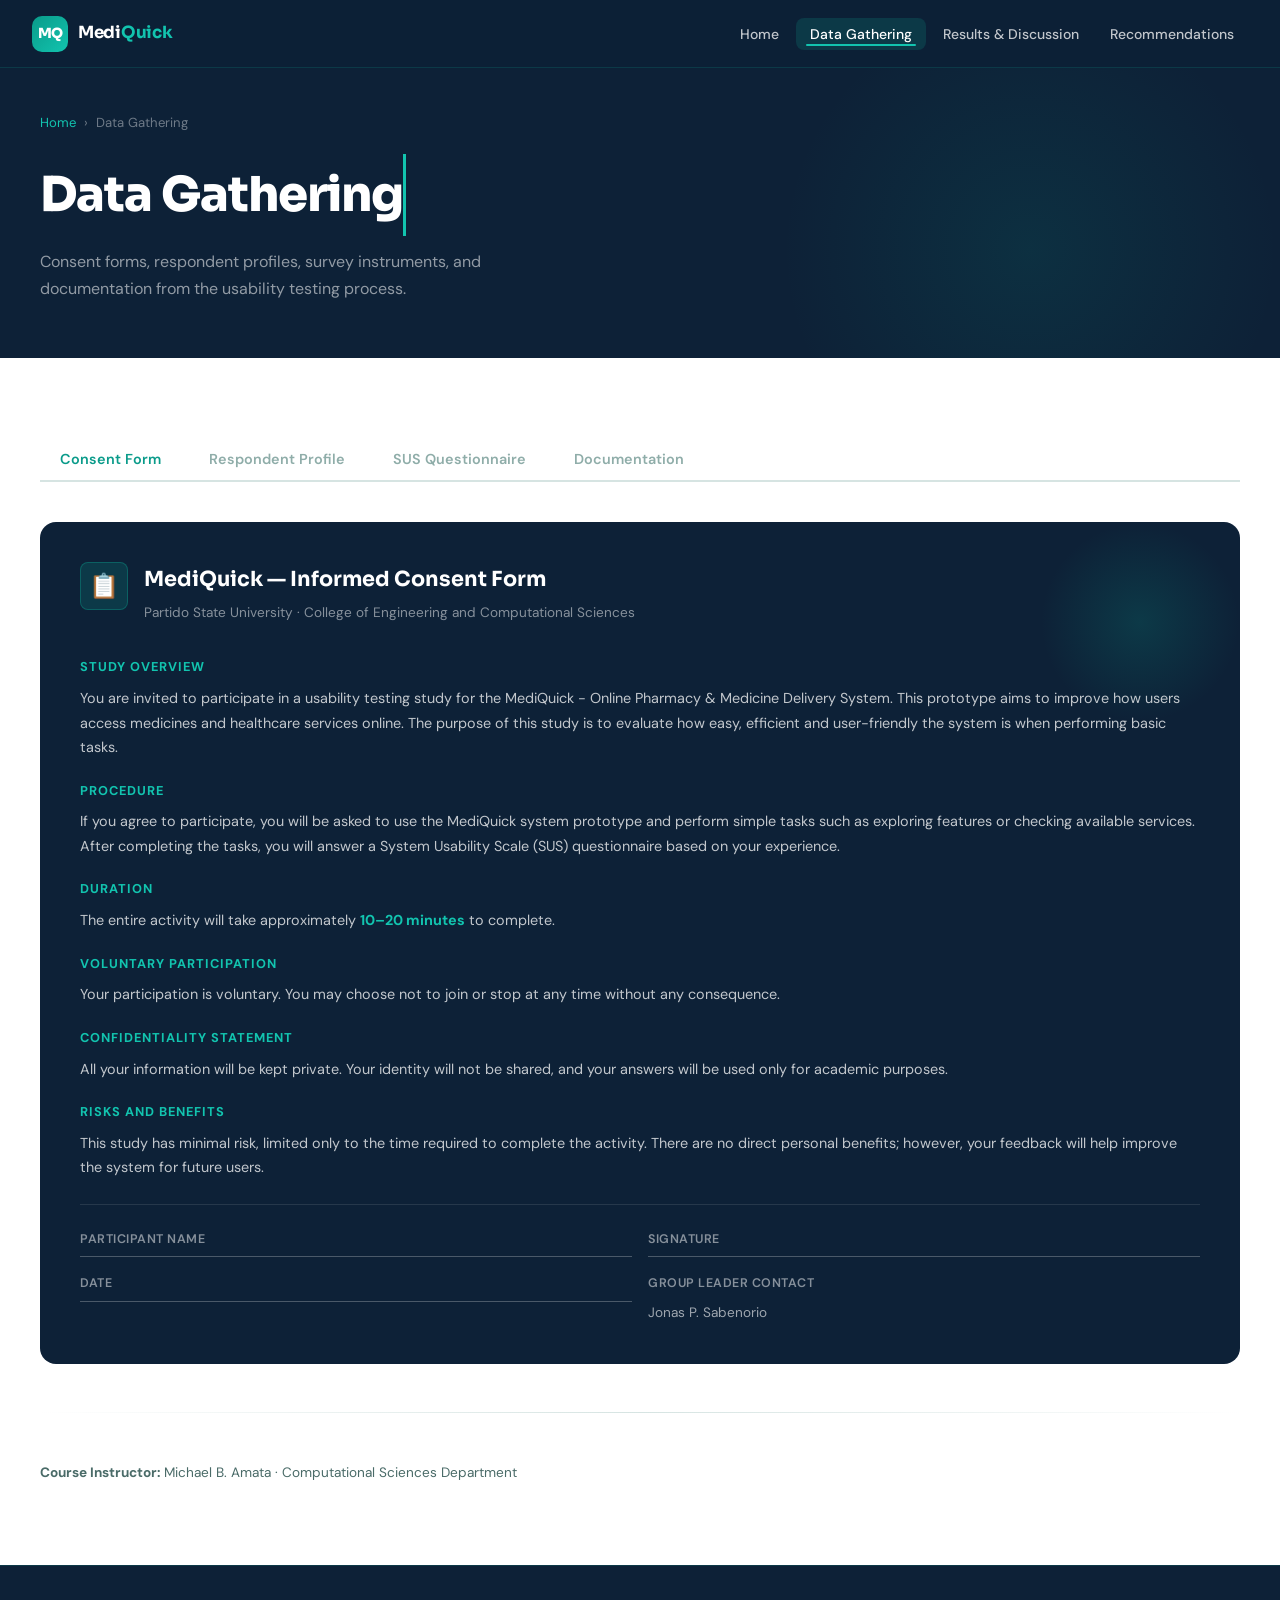
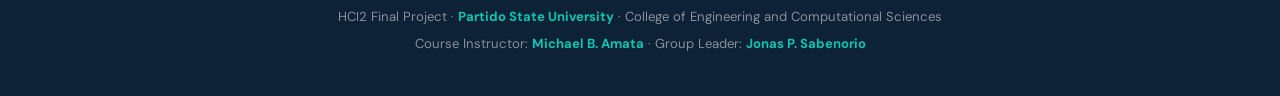
==== pages/data-gathering.html @ 3477e6f1 "file draft" ====
<!DOCTYPE html>
<html lang="en">
<head>
  <meta charset="UTF-8" />
  <meta name="viewport" content="width=device-width, initial-scale=1.0" />
  <title>Data Gathering — MediQuick HCI2 Report</title>
  <link rel="stylesheet" href="../assets/css/style.css" />
  <link rel="stylesheet" href="../assets/css/animations.css" />
  <style>
    .page-hero {
      background: var(--navy);
      padding: 7rem 2rem 3.5rem;
      position: relative;
      overflow: hidden;
    }
    .page-hero::after {
      content: '';
      position: absolute;
      top: 0; right: 0;
      width: 500px; height: 500px;
      background: radial-gradient(circle, rgba(10,155,138,0.12), transparent 70%);
    }
    .page-hero-inner {
      position: relative;
      z-index: 1;
      max-width: 1200px;
      margin: 0 auto;
    }
    .breadcrumb {
      display: flex;
      align-items: center;
      gap: 0.5rem;
      font-size: 0.82rem;
      color: rgba(255,255,255,0.4);
      margin-bottom: 1.25rem;
    }
    .breadcrumb a { color: var(--teal-light); text-decoration: none; }
    .breadcrumb a:hover { opacity: 0.8; }
    .page-hero h1 {
      font-family: 'Sora', sans-serif;
      font-size: clamp(2rem, 4vw, 3rem);
      font-weight: 800;
      color: white;
      letter-spacing: -1px;
      margin-bottom: 0.75rem;
    }
    .page-hero p { color: rgba(255,255,255,0.55); max-width: 540px; font-size: 1rem; }

    .open-ended-list { list-style: none; }
    .open-ended-list li {
      background: var(--gray-100);
      border-radius: var(--radius-sm);
      padding: 1rem 1.25rem;
      margin-bottom: 0.75rem;
      font-weight: 500;
      color: var(--gray-800);
      border-left: 3px solid var(--teal);
      font-size: 0.9rem;
    }

    .doc-card {
      background: white;
      border: 1px solid var(--gray-200);
      border-radius: var(--radius);
      padding: 1.5rem;
      display: flex;
      align-items: center;
      gap: 1rem;
      margin-bottom: 0.75rem;
      transition: var(--transition);
      text-decoration: none;
      color: inherit;
    }
    .doc-card:hover { box-shadow: var(--shadow); border-color: rgba(10,155,138,0.2); }
    .doc-icon {
      width: 46px; height: 46px;
      background: var(--gray-100);
      border-radius: var(--radius-sm);
      display: flex;
      align-items: center;
      justify-content: center;
      font-size: 1.4rem;
      flex-shrink: 0;
    }
    .doc-title { font-weight: 700; font-size: 0.9rem; color: var(--navy); }
    .doc-meta { font-size: 0.78rem; color: var(--gray-400); margin-top: 2px; }

    .photo-grid {
      display: grid;
      grid-template-columns: repeat(auto-fill, minmax(180px, 1fr));
      gap: 1rem;
    }
    .photo-placeholder {
      aspect-ratio: 4/3;
      background: var(--gray-100);
      border-radius: var(--radius-sm);
      border: 2px dashed var(--gray-200);
      display: flex;
      flex-direction: column;
      align-items: center;
      justify-content: center;
      gap: 0.5rem;
      color: var(--gray-400);
      font-size: 0.78rem;
      text-align: center;
      padding: 1rem;
    }
    .photo-placeholder span { font-size: 1.5rem; }
  </style>
</head>
<body>

<nav class="navbar">
  <a class="nav-brand" href="../index.html">
    <div class="nav-logo">MQ</div>
    <span class="nav-title">Medi<span>Quick</span></span>
  </a>
  <ul class="nav-links" id="navLinks">
    <li><a href="../index.html">Home</a></li>
    <li><a href="data-gathering.html" class="active">Data Gathering</a></li>
    <li><a href="results.html">Results & Discussion</a></li>
    <li><a href="recommendations.html">Recommendations</a></li>
  </ul>
  <button class="hamburger" id="hamburger"><span></span><span></span><span></span></button>
</nav>

<div class="page-hero">
  <div class="page-hero-inner">
    <div class="breadcrumb">
      <a href="../index.html">Home</a>
      <span>›</span>
      <span>Data Gathering</span>
    </div>
    <h1>Data Gathering</h1>
    <p>Consent forms, respondent profiles, survey instruments, and documentation from the usability testing process.</p>
  </div>
</div>

<section class="section section-alt">
  <div class="container">
    <!-- TABS -->
    <div class="tab-nav">
      <button class="tab-btn active" data-tab="tab-consent">Consent Form</button>
      <button class="tab-btn" data-tab="tab-respondents">Respondent Profile</button>
      <button class="tab-btn" data-tab="tab-sus">SUS Questionnaire</button>
      <button class="tab-btn" data-tab="tab-docs">Documentation</button>
    </div>

    <!-- TAB: Consent Form -->
    <div id="tab-consent" class="tab-panel active">
      <div class="consent-box fade-up">
        <div class="consent-header">
          <div class="consent-icon">📋</div>
          <div>
            <div class="consent-title">MediQuick — Informed Consent Form</div>
            <div class="consent-subtitle">Partido State University · College of Engineering and Computational Sciences</div>
          </div>
        </div>

        <div class="consent-section">
          <div class="consent-section-title">Study Overview</div>
          <p>You are invited to participate in a usability testing study for the MediQuick - Online Pharmacy & Medicine Delivery System. This prototype aims to improve how users access medicines and healthcare services online. The purpose of this study is to evaluate how easy, efficient and user-friendly the system is when performing basic tasks.</p>
        </div>

        <div class="consent-section">
          <div class="consent-section-title">Procedure</div>
          <p>If you agree to participate, you will be asked to use the MediQuick system prototype and perform simple tasks such as exploring features or checking available services. After completing the tasks, you will answer a System Usability Scale (SUS) questionnaire based on your experience.</p>
        </div>

        <div class="consent-section">
          <div class="consent-section-title">Duration</div>
          <p>The entire activity will take approximately <strong style="color:var(--teal-light)">10–20 minutes</strong> to complete.</p>
        </div>

        <div class="consent-section">
          <div class="consent-section-title">Voluntary Participation</div>
          <p>Your participation is voluntary. You may choose not to join or stop at any time without any consequence.</p>
        </div>

        <div class="consent-section">
          <div class="consent-section-title">Confidentiality Statement</div>
          <p>All your information will be kept private. Your identity will not be shared, and your answers will be used only for academic purposes.</p>
        </div>

        <div class="consent-section">
          <div class="consent-section-title">Risks and Benefits</div>
          <p>This study has minimal risk, limited only to the time required to complete the activity. There are no direct personal benefits; however, your feedback will help improve the system for future users.</p>
        </div>

        <div class="consent-fields">
          <div class="consent-field">
            <label>Participant Name</label>
            <div class="field-line"></div>
          </div>
          <div class="consent-field">
            <label>Signature</label>
            <div class="field-line"></div>
          </div>
          <div class="consent-field">
            <label>Date</label>
            <div class="field-line"></div>
          </div>
          <div class="consent-field">
            <label>Group Leader Contact</label>
            <div style="color:rgba(255,255,255,0.6);font-size:0.85rem;margin-top:4px;">Jonas P. Sabenorio</div>
          </div>
        </div>
      </div>

      <div class="divider"></div>
      <p style="font-size:0.85rem;color:var(--gray-600);">
        <strong>Course Instructor:</strong> Michael B. Amata · Computational Sciences Department
      </p>
    </div>

    <!-- TAB: Respondent Profile -->
    <div id="tab-respondents" class="tab-panel">
      <div class="section-eyebrow">Demographics</div>
      <h3 class="section-title" style="font-size:1.8rem;margin-bottom:1.5rem;">Respondent Profile Summary</h3>

      <div class="profile-grid fade-up" style="margin-bottom:2.5rem;">
        <div class="profile-stat">
          <div class="profile-stat-num">5</div>
          <div class="profile-stat-label">Total Respondents</div>
        </div>
        <div class="profile-stat">
          <div class="profile-stat-num">10–20</div>
          <div class="profile-stat-label">Avg. Session (mins)</div>
        </div>
        <div class="profile-stat">
          <div class="profile-stat-num">BSCS</div>
          <div class="profile-stat-label">Primary Program</div>
        </div>
        <div class="profile-stat">
          <div class="profile-stat-num">2nd–3rd</div>
          <div class="profile-stat-label">Year Level Range</div>
        </div>
      </div>

      <div style="background:var(--gray-100);border-radius:var(--radius);padding:1.5rem;font-size:0.88rem;color:var(--gray-600);">
        <strong style="color:var(--navy);display:block;margin-bottom:0.5rem;">ℹ️ Note to Group</strong>
        Replace the summary statistics above with your actual respondent data. Add a table or chart here showing the age range, gender distribution, year level, and course/program breakdown of your actual respondents.
      </div>
    </div>

    <!-- TAB: SUS -->
    <div id="tab-sus" class="tab-panel">
      <div class="section-eyebrow">Survey Instrument</div>
      <h3 class="section-title" style="font-size:1.8rem;margin-bottom:0.5rem;">System Usability Scale (SUS)</h3>
      <p style="color:var(--gray-600);margin-bottom:2rem;font-size:0.92rem;">The following questionnaire measures the usability of the prototype. Participants indicate their level of agreement with each statement based on their experience.</p>

      <div style="overflow-x:auto;" class="fade-up">
        <table class="sus-table">
          <thead>
            <tr>
              <th style="text-align:left;">Statement</th>
              <th>Strongly<br>Disagree</th>
              <th>Disagree</th>
              <th>Neutral</th>
              <th>Agree</th>
              <th>Strongly<br>Agree</th>
            </tr>
          </thead>
          <tbody>
            <tr>
              <td>1. I think that I would like to use this system frequently.</td>
              <td><div class="radio-circle"></div></td>
              <td><div class="radio-circle"></div></td>
              <td><div class="radio-circle"></div></td>
              <td><div class="radio-circle"></div></td>
              <td><div class="radio-circle"></div></td>
            </tr>
            <tr>
              <td>2. I found the system unnecessarily complex.</td>
              <td><div class="radio-circle"></div></td>
              <td><div class="radio-circle"></div></td>
              <td><div class="radio-circle"></div></td>
              <td><div class="radio-circle"></div></td>
              <td><div class="radio-circle"></div></td>
            </tr>
            <tr>
              <td>3. I thought the system was easy to use.</td>
              <td><div class="radio-circle"></div></td>
              <td><div class="radio-circle"></div></td>
              <td><div class="radio-circle"></div></td>
              <td><div class="radio-circle"></div></td>
              <td><div class="radio-circle"></div></td>
            </tr>
            <tr>
              <td>4. I think that I would need the support of a technical person to use this system.</td>
              <td><div class="radio-circle"></div></td>
              <td><div class="radio-circle"></div></td>
              <td><div class="radio-circle"></div></td>
              <td><div class="radio-circle"></div></td>
              <td><div class="radio-circle"></div></td>
            </tr>
            <tr>
              <td>5. I found the various functions in this system were well integrated.</td>
              <td><div class="radio-circle"></div></td>
              <td><div class="radio-circle"></div></td>
              <td><div class="radio-circle"></div></td>
              <td><div class="radio-circle"></div></td>
              <td><div class="radio-circle"></div></td>
            </tr>
            <tr>
              <td>6. I thought there was too much inconsistency in this system.</td>
              <td><div class="radio-circle"></div></td>
              <td><div class="radio-circle"></div></td>
              <td><div class="radio-circle"></div></td>
              <td><div class="radio-circle"></div></td>
              <td><div class="radio-circle"></div></td>
            </tr>
            <tr>
              <td>7. I would imagine that most people would learn to use this system very quickly.</td>
              <td><div class="radio-circle"></div></td>
              <td><div class="radio-circle"></div></td>
              <td><div class="radio-circle"></div></td>
              <td><div class="radio-circle"></div></td>
              <td><div class="radio-circle"></div></td>
            </tr>
            <tr>
              <td>8. I found the system very cumbersome to use.</td>
              <td><div class="radio-circle"></div></td>
              <td><div class="radio-circle"></div></td>
              <td><div class="radio-circle"></div></td>
              <td><div class="radio-circle"></div></td>
              <td><div class="radio-circle"></div></td>
            </tr>
            <tr>
              <td>9. I felt very confident using the system.</td>
              <td><div class="radio-circle"></div></td>
              <td><div class="radio-circle"></div></td>
              <td><div class="radio-circle"></div></td>
              <td><div class="radio-circle"></div></td>
              <td><div class="radio-circle"></div></td>
            </tr>
            <tr>
              <td>10. I needed to learn a lot of things before I could get going with this system.</td>
              <td><div class="radio-circle"></div></td>
              <td><div class="radio-circle"></div></td>
              <td><div class="radio-circle"></div></td>
              <td><div class="radio-circle"></div></td>
              <td><div class="radio-circle"></div></td>
            </tr>
          </tbody>
        </table>
      </div>

      <div class="divider"></div>

      <h4 style="font-family:'Sora',sans-serif;font-weight:700;color:var(--navy);margin-bottom:1rem;">Part IV — Open-Ended Questions</h4>
      <ul class="open-ended-list">
        <li>1. What improvements or suggestions can you recommend to enhance the usability of the system?</li>
        <li>2. What did you like most and least about your experience using the system?</li>
      </ul>
    </div>

    <!-- TAB: Documentation -->
    <div id="tab-docs" class="tab-panel">
      <div class="section-eyebrow">Supporting Files</div>
      <h3 class="section-title" style="font-size:1.8rem;margin-bottom:1.5rem;">Documentation & Evidence</h3>

      <h4 style="font-family:'Sora',sans-serif;font-size:1rem;font-weight:700;color:var(--navy);margin-bottom:1rem;">Attached Documents</h4>

      <div class="doc-card fade-up">
        <div class="doc-icon">📄</div>
        <div>
          <div class="doc-title">Heuristic Evaluation Workbook — Member 1 (Jonas Sabenorio)</div>
          <div class="doc-meta">PDF · Heuristic Evaluation · Replace with actual file link</div>
        </div>
      </div>
      <div class="doc-card fade-up">
        <div class="doc-icon">📄</div>
        <div>
          <div class="doc-title">Heuristic Evaluation Workbook — Member 2</div>
          <div class="doc-meta">PDF · Heuristic Evaluation · Replace with actual file link</div>
        </div>
      </div>
      <div class="doc-card fade-up">
        <div class="doc-icon">📄</div>
        <div>
          <div class="doc-title">Heuristic Evaluation Workbook — Member 3</div>
          <div class="doc-meta">PDF · Heuristic Evaluation · Replace with actual file link</div>
        </div>
      </div>
      <div class="doc-card fade-up">
        <div class="doc-icon">📋</div>
        <div>
          <div class="doc-title">Consent Form (Signed Copies)</div>
          <div class="doc-meta">PDF · Consent Documentation</div>
        </div>
      </div>
      <div class="doc-card fade-up">
        <div class="doc-icon">📊</div>
        <div>
          <div class="doc-title">SUS Questionnaire Responses — All Respondents</div>
          <div class="doc-meta">PDF/Spreadsheet · Usability Testing Data</div>
        </div>
      </div>

      <div class="divider"></div>

      <h4 style="font-family:'Sora',sans-serif;font-size:1rem;font-weight:700;color:var(--navy);margin-bottom:1rem;">📸 Photos During Testing</h4>
      <div class="photo-grid">
        <div class="photo-placeholder"><span>📷</span>Add testing photo here</div>
        <div class="photo-placeholder"><span>📷</span>Add testing photo here</div>
        <div class="photo-placeholder"><span>📷</span>Add testing photo here</div>
        <div class="photo-placeholder"><span>📷</span>Add testing photo here</div>
        <div class="photo-placeholder"><span>📷</span>Add testing photo here</div>
        <div class="photo-placeholder"><span>📷</span>Add testing photo here</div>
      </div>
    </div>

  </div>
</section>

<footer>
  <p>HCI2 Final Project · <strong>Partido State University</strong> · College of Engineering and Computational Sciences</p>
  <p style="margin-top:0.35rem;">Course Instructor: <strong>Michael B. Amata</strong> · Group Leader: <strong>Jonas P. Sabenorio</strong></p>
</footer>

<script src="../assets/js/main.js"></script>
<script src="../assets/js/animations.js"></script>
</body>
</html>
---- assets/css/style.css ----
@import url('https://fonts.googleapis.com/css2?family=Sora:wght@300;400;500;600;700;800&family=DM+Sans:ital,wght@0,300;0,400;0,500;1,300&display=swap');

:root {
  --teal: #0A9B8A;
  --teal-light: #12C4AF;
  --teal-dark: #067366;
  --navy: #0D2137;
  --navy-mid: #122840;
  --cream: #F4F9F8;
  --white: #FFFFFF;
  --gray-100: #EEF4F3;
  --gray-200: #D6E4E2;
  --gray-400: #8FADA9;
  --gray-600: #4A6B68;
  --gray-800: #243D3B;
  --accent: #FF6B6B;
  --accent-gold: #F0B429;
  --radius: 16px;
  --radius-sm: 8px;
  --shadow: 0 4px 24px rgba(10, 155, 138, 0.12);
  --shadow-lg: 0 12px 48px rgba(10, 155, 138, 0.18);
  --transition: all 0.3s cubic-bezier(0.4, 0, 0.2, 1);
}

*, *::before, *::after { box-sizing: border-box; margin: 0; padding: 0; }

html { scroll-behavior: smooth; }

body {
  font-family: 'DM Sans', sans-serif;
  background: var(--cream);
  color: var(--gray-800);
  line-height: 1.7;
  font-size: 16px;
  overflow-x: hidden;
}

/* ── NAVBAR ── */
.navbar {
  position: fixed;
  top: 0; left: 0; right: 0;
  z-index: 1000;
  background: rgba(13, 33, 55, 0.96);
  backdrop-filter: blur(12px);
  -webkit-backdrop-filter: blur(12px);
  border-bottom: 1px solid rgba(10, 155, 138, 0.2);
  padding: 0 2rem;
  height: 68px;
  display: flex;
  align-items: center;
  justify-content: space-between;
}

.nav-brand {
  display: flex;
  align-items: center;
  gap: 10px;
  text-decoration: none;
}

.nav-logo {
  width: 36px; height: 36px;
  background: linear-gradient(135deg, var(--teal), var(--teal-light));
  border-radius: 10px;
  display: flex;
  align-items: center;
  justify-content: center;
  font-family: 'Sora', sans-serif;
  font-weight: 800;
  font-size: 14px;
  color: white;
  letter-spacing: -0.5px;
}

.nav-title {
  font-family: 'Sora', sans-serif;
  font-weight: 700;
  font-size: 1.05rem;
  color: white;
  letter-spacing: -0.3px;
}

.nav-title span { color: var(--teal-light); }

.nav-links {
  display: flex;
  align-items: center;
  gap: 0.25rem;
  list-style: none;
}

.nav-links a {
  color: rgba(255,255,255,0.75);
  text-decoration: none;
  font-size: 0.875rem;
  font-weight: 500;
  padding: 0.45rem 0.85rem;
  border-radius: var(--radius-sm);
  transition: var(--transition);
  white-space: nowrap;
}

.nav-links a:hover,
.nav-links a.active {
  color: white;
  background: rgba(10, 155, 138, 0.2);
}

.hamburger {
  display: none;
  flex-direction: column;
  gap: 5px;
  cursor: pointer;
  background: none;
  border: none;
  padding: 4px;
}

.hamburger span {
  display: block;
  width: 24px;
  height: 2px;
  background: white;
  border-radius: 2px;
  transition: var(--transition);
}

/* ── HERO ── */
.hero {
  min-height: 100vh;
  background: var(--navy);
  position: relative;
  display: flex;
  align-items: center;
  overflow: hidden;
  padding: 8rem 2rem 4rem;
}

.hero-bg {
  position: absolute;
  inset: 0;
  background:
    radial-gradient(ellipse 60% 50% at 70% 40%, rgba(10,155,138,0.18) 0%, transparent 60%),
    radial-gradient(ellipse 40% 40% at 20% 80%, rgba(18,196,175,0.1) 0%, transparent 50%);
}

.hero-grid {
  position: absolute;
  inset: 0;
  background-image:
    linear-gradient(rgba(10,155,138,0.06) 1px, transparent 1px),
    linear-gradient(90deg, rgba(10,155,138,0.06) 1px, transparent 1px);
  background-size: 48px 48px;
}

.hero-container {
  position: relative;
  max-width: 1200px;
  margin: 0 auto;
  width: 100%;
  display: grid;
  grid-template-columns: 1fr 1fr;
  gap: 4rem;
  align-items: center;
}

.hero-badge {
  display: inline-flex;
  align-items: center;
  gap: 6px;
  background: rgba(10,155,138,0.15);
  border: 1px solid rgba(10,155,138,0.35);
  border-radius: 999px;
  padding: 6px 14px;
  font-size: 0.78rem;
  font-weight: 600;
  color: var(--teal-light);
  letter-spacing: 0.5px;
  text-transform: uppercase;
  margin-bottom: 1.5rem;
}

.hero-badge::before {
  content: '';
  width: 6px; height: 6px;
  background: var(--teal-light);
  border-radius: 50%;
  animation: blink 2s ease-in-out infinite;
}

@keyframes blink {
  0%, 100% { opacity: 1; }
  50% { opacity: 0.3; }
}

.hero h1 {
  font-family: 'Sora', sans-serif;
  font-size: clamp(2.2rem, 4vw, 3.4rem);
  font-weight: 800;
  color: white;
  line-height: 1.1;
  letter-spacing: -1.5px;
  margin-bottom: 1.25rem;
}

.hero h1 .highlight {
  background: linear-gradient(135deg, var(--teal-light), #4DE8D9);
  -webkit-background-clip: text;
  -webkit-text-fill-color: transparent;
  background-clip: text;
}

.hero-desc {
  color: rgba(255,255,255,0.65);
  font-size: 1.05rem;
  max-width: 480px;
  margin-bottom: 2rem;
  font-weight: 300;
}

.hero-tags {
  display: flex;
  flex-wrap: wrap;
  gap: 0.5rem;
}

.hero-tag {
  background: rgba(255,255,255,0.08);
  border: 1px solid rgba(255,255,255,0.12);
  border-radius: var(--radius-sm);
  padding: 5px 12px;
  font-size: 0.8rem;
  color: rgba(255,255,255,0.7);
  font-weight: 500;
}

.hero-card {
  background: rgba(255,255,255,0.05);
  border: 1px solid rgba(10,155,138,0.25);
  border-radius: var(--radius);
  padding: 2rem;
  backdrop-filter: blur(8px);
}

.hero-card-label {
  font-size: 0.7rem;
  text-transform: uppercase;
  letter-spacing: 1.5px;
  color: var(--teal-light);
  font-weight: 700;
  margin-bottom: 1.5rem;
}

.member-grid {
  display: grid;
  grid-template-columns: 1fr 1fr;
  gap: 1rem;
}

.member-item {
  display: flex;
  align-items: center;
  gap: 10px;
}

.member-avatar {
  width: 40px; height: 40px;
  border-radius: 50%;
  background: linear-gradient(135deg, var(--teal-dark), var(--teal-light));
  display: flex;
  align-items: center;
  justify-content: center;
  font-family: 'Sora', sans-serif;
  font-weight: 700;
  font-size: 0.85rem;
  color: white;
  flex-shrink: 0;
}

.member-info { flex: 1; min-width: 0; }

.member-name {
  font-size: 0.82rem;
  font-weight: 600;
  color: white;
  white-space: nowrap;
  overflow: hidden;
  text-overflow: ellipsis;
}

.member-role {
  font-size: 0.72rem;
  color: rgba(255,255,255,0.45);
}

.hero-prototype {
  margin-top: 1.5rem;
  padding-top: 1.5rem;
  border-top: 1px solid rgba(255,255,255,0.1);
  display: flex;
  align-items: center;
  justify-content: space-between;
}

.proto-label {
  font-size: 0.75rem;
  color: rgba(255,255,255,0.45);
}

.proto-link {
  display: flex;
  align-items: center;
  gap: 5px;
  color: var(--teal-light);
  font-size: 0.82rem;
  font-weight: 600;
  text-decoration: none;
  transition: var(--transition);
}

.proto-link:hover { opacity: 0.8; }

/* ── SECTIONS ── */
.section {
  padding: 5rem 2rem;
}

.section-alt {
  background: white;
}

.container {
  max-width: 1200px;
  margin: 0 auto;
}

.section-eyebrow {
  font-size: 0.72rem;
  text-transform: uppercase;
  letter-spacing: 2px;
  font-weight: 700;
  color: var(--teal);
  margin-bottom: 0.75rem;
}

.section-title {
  font-family: 'Sora', sans-serif;
  font-size: clamp(1.8rem, 3vw, 2.6rem);
  font-weight: 800;
  color: var(--navy);
  letter-spacing: -1px;
  line-height: 1.15;
  margin-bottom: 1rem;
}

.section-desc {
  color: var(--gray-600);
  max-width: 560px;
  margin-bottom: 3rem;
  font-size: 1rem;
}

/* ── CARDS ── */
.card {
  background: white;
  border: 1px solid var(--gray-200);
  border-radius: var(--radius);
  padding: 1.75rem;
  transition: var(--transition);
}

.card:hover {
  box-shadow: var(--shadow);
  border-color: rgba(10,155,138,0.2);
  transform: translateY(-2px);
}

.card-dark {
  background: var(--navy);
  border-color: rgba(10,155,138,0.2);
  color: white;
}

/* ── DATA GATHERING PAGE ── */
.tab-nav {
  display: flex;
  gap: 0.5rem;
  margin-bottom: 2.5rem;
  border-bottom: 2px solid var(--gray-200);
  overflow-x: auto;
  padding-bottom: 0;
}

.tab-btn {
  padding: 0.75rem 1.25rem;
  border: none;
  background: none;
  font-family: 'DM Sans', sans-serif;
  font-size: 0.9rem;
  font-weight: 600;
  color: var(--gray-400);
  cursor: pointer;
  border-bottom: 2px solid transparent;
  margin-bottom: -2px;
  transition: var(--transition);
  white-space: nowrap;
}

.tab-btn.active {
  color: var(--teal);
  border-bottom-color: var(--teal);
}

.tab-panel { display: none; }
.tab-panel.active { display: block; }

/* consent form styles */
.consent-box {
  background: var(--navy);
  border-radius: var(--radius);
  padding: 2.5rem;
  color: white;
  position: relative;
  overflow: hidden;
}

.consent-box::before {
  content: '';
  position: absolute;
  top: 0; right: 0;
  width: 200px; height: 200px;
  background: radial-gradient(circle, rgba(10,155,138,0.2), transparent 70%);
}

.consent-header {
  display: flex;
  align-items: flex-start;
  gap: 1rem;
  margin-bottom: 2rem;
}

.consent-icon {
  width: 48px; height: 48px;
  background: rgba(10,155,138,0.2);
  border: 1px solid rgba(10,155,138,0.4);
  border-radius: var(--radius-sm);
  display: flex;
  align-items: center;
  justify-content: center;
  font-size: 1.5rem;
  flex-shrink: 0;
}

.consent-title {
  font-family: 'Sora', sans-serif;
  font-size: 1.3rem;
  font-weight: 700;
  margin-bottom: 0.25rem;
}

.consent-subtitle {
  font-size: 0.85rem;
  color: rgba(255,255,255,0.5);
}

.consent-section {
  margin-bottom: 1.25rem;
}

.consent-section-title {
  font-weight: 700;
  font-size: 0.8rem;
  text-transform: uppercase;
  letter-spacing: 1px;
  color: var(--teal-light);
  margin-bottom: 0.5rem;
}

.consent-section p {
  font-size: 0.9rem;
  color: rgba(255,255,255,0.75);
  line-height: 1.7;
}

.consent-fields {
  display: grid;
  grid-template-columns: 1fr 1fr;
  gap: 1rem;
  margin-top: 1.5rem;
  padding-top: 1.5rem;
  border-top: 1px solid rgba(255,255,255,0.1);
}

.consent-field label {
  display: block;
  font-size: 0.78rem;
  font-weight: 600;
  color: rgba(255,255,255,0.5);
  margin-bottom: 0.4rem;
  text-transform: uppercase;
  letter-spacing: 0.5px;
}

.consent-field .field-line {
  height: 1px;
  background: rgba(255,255,255,0.25);
  width: 100%;
}

/* SUS questionnaire */
.sus-table {
  width: 100%;
  border-collapse: collapse;
  margin-top: 1.5rem;
  font-size: 0.9rem;
}

.sus-table thead tr {
  background: var(--navy);
  color: white;
}

.sus-table th {
  padding: 0.9rem 1rem;
  font-family: 'Sora', sans-serif;
  font-size: 0.78rem;
  font-weight: 700;
  text-align: center;
}

.sus-table th:first-child { text-align: left; }

.sus-table td {
  padding: 0.9rem 1rem;
  border-bottom: 1px solid var(--gray-100);
  vertical-align: middle;
  text-align: center;
}

.sus-table td:first-child {
  text-align: left;
  color: var(--gray-800);
  font-weight: 500;
  width: 50%;
}

.sus-table tr:hover td { background: var(--gray-100); }

.radio-circle {
  width: 18px; height: 18px;
  border: 2px solid var(--gray-200);
  border-radius: 50%;
  margin: 0 auto;
}

/* respondent profile */
.profile-grid {
  display: grid;
  grid-template-columns: repeat(auto-fit, minmax(180px, 1fr));
  gap: 1.25rem;
}

.profile-stat {
  background: var(--gray-100);
  border-radius: var(--radius-sm);
  padding: 1.5rem;
  text-align: center;
}

.profile-stat-num {
  font-family: 'Sora', sans-serif;
  font-size: 2.2rem;
  font-weight: 800;
  color: var(--teal);
  line-height: 1;
  margin-bottom: 0.4rem;
}

.profile-stat-label {
  font-size: 0.82rem;
  color: var(--gray-600);
  font-weight: 500;
}

/* ── RESULTS / HEURISTICS ── */
.heuristic-grid {
  display: grid;
  grid-template-columns: repeat(auto-fit, minmax(300px, 1fr));
  gap: 1.25rem;
}

.heuristic-card {
  background: white;
  border: 1px solid var(--gray-200);
  border-radius: var(--radius);
  padding: 1.5rem;
  position: relative;
  overflow: hidden;
  transition: var(--transition);
}

.heuristic-card:hover {
  border-color: var(--teal);
  box-shadow: var(--shadow);
  transform: translateY(-2px);
}

.heuristic-num {
  font-family: 'Sora', sans-serif;
  font-size: 3rem;
  font-weight: 800;
  color: rgba(10,155,138,0.1);
  position: absolute;
  top: 0.5rem; right: 1rem;
  line-height: 1;
}

.severity-badge {
  display: inline-block;
  padding: 3px 10px;
  border-radius: 999px;
  font-size: 0.72rem;
  font-weight: 700;
  text-transform: uppercase;
  letter-spacing: 0.5px;
  margin-bottom: 0.75rem;
}

.severity-high { background: #FFE8E8; color: #C0392B; }
.severity-medium { background: #FFF3CD; color: #B7791F; }
.severity-low { background: #E8F8F5; color: var(--teal-dark); }

.heuristic-title {
  font-family: 'Sora', sans-serif;
  font-size: 0.95rem;
  font-weight: 700;
  color: var(--navy);
  margin-bottom: 0.5rem;
}

.heuristic-desc {
  font-size: 0.85rem;
  color: var(--gray-600);
  margin-bottom: 1rem;
  line-height: 1.6;
}

.heuristic-rec {
  background: var(--gray-100);
  border-left: 3px solid var(--teal);
  padding: 0.75rem 1rem;
  border-radius: 0 var(--radius-sm) var(--radius-sm) 0;
  font-size: 0.82rem;
  color: var(--gray-800);
}

.heuristic-rec strong {
  display: block;
  font-size: 0.72rem;
  text-transform: uppercase;
  letter-spacing: 0.5px;
  color: var(--teal);
  margin-bottom: 0.25rem;
}

/* SUS score display */
.score-display {
  background: var(--navy);
  border-radius: var(--radius);
  padding: 2.5rem;
  display: flex;
  align-items: center;
  gap: 3rem;
  flex-wrap: wrap;
  margin-bottom: 2rem;
}

.score-circle {
  width: 140px; height: 140px;
  border-radius: 50%;
  background: conic-gradient(var(--teal-light) 0% 77.5%, rgba(255,255,255,0.1) 77.5% 100%);
  display: flex;
  align-items: center;
  justify-content: center;
  position: relative;
  flex-shrink: 0;
}

.score-circle::after {
  content: '';
  width: 110px; height: 110px;
  background: var(--navy);
  border-radius: 50%;
  position: absolute;
}

.score-value {
  position: relative;
  z-index: 1;
  text-align: center;
}

.score-num {
  font-family: 'Sora', sans-serif;
  font-size: 2rem;
  font-weight: 800;
  color: white;
  line-height: 1;
}

.score-unit {
  font-size: 0.7rem;
  color: rgba(255,255,255,0.5);
}

.score-info { flex: 1; }

.score-grade {
  font-family: 'Sora', sans-serif;
  font-size: 1.6rem;
  font-weight: 800;
  color: var(--teal-light);
  margin-bottom: 0.5rem;
}

.score-detail {
  color: rgba(255,255,255,0.6);
  font-size: 0.9rem;
  margin-bottom: 1rem;
}

.score-breakdown {
  display: flex;
  gap: 1.5rem;
  flex-wrap: wrap;
}

.score-item { text-align: center; }

.score-item-val {
  font-family: 'Sora', sans-serif;
  font-size: 1.3rem;
  font-weight: 700;
  color: white;
}

.score-item-label {
  font-size: 0.72rem;
  color: rgba(255,255,255,0.45);
}

/* recommendation cards */
.rec-grid {
  display: grid;
  grid-template-columns: repeat(auto-fit, minmax(260px, 1fr));
  gap: 1.25rem;
}

.rec-card {
  background: white;
  border: 1px solid var(--gray-200);
  border-radius: var(--radius);
  padding: 1.5rem;
  border-top: 3px solid var(--teal);
  transition: var(--transition);
}

.rec-card:hover {
  box-shadow: var(--shadow);
  transform: translateY(-2px);
}

.rec-icon {
  font-size: 1.75rem;
  margin-bottom: 0.75rem;
}

.rec-title {
  font-family: 'Sora', sans-serif;
  font-size: 0.95rem;
  font-weight: 700;
  color: var(--navy);
  margin-bottom: 0.5rem;
}

.rec-desc {
  font-size: 0.85rem;
  color: var(--gray-600);
  line-height: 1.6;
}

/* ── FOOTER ── */
footer {
  background: var(--navy);
  color: rgba(255,255,255,0.5);
  text-align: center;
  padding: 2.5rem 2rem;
  font-size: 0.82rem;
  border-top: 1px solid rgba(10,155,138,0.2);
}

footer strong { color: var(--teal-light); }

/* ── DIVIDER ── */
.divider {
  height: 1px;
  background: linear-gradient(90deg, transparent, var(--gray-200), transparent);
  margin: 3rem 0;
}

/* ── ANIMATIONS ── */
.fade-up {
  opacity: 0;
  transform: translateY(24px);
  transition: opacity 0.6s ease, transform 0.6s ease;
}

.fade-up.visible {
  opacity: 1;
  transform: translateY(0);
}

/* ── RESPONSIVE ── */
@media (max-width: 768px) {
  .nav-links { display: none; }
  .nav-links.open {
    display: flex;
    flex-direction: column;
    position: absolute;
    top: 68px; left: 0; right: 0;
    background: var(--navy-mid);
    padding: 1rem;
    border-bottom: 1px solid rgba(10,155,138,0.2);
  }
  .hamburger { display: flex; }
  .hero-container { grid-template-columns: 1fr; gap: 2rem; }
  .hero-card { display: none; }
  .member-grid { grid-template-columns: 1fr; }
  .consent-fields { grid-template-columns: 1fr; }
  .score-display { flex-direction: column; gap: 1.5rem; }
}
---- assets/css/animations.css ----
/* ============================================================
   MEDIQUICK — animations.css
   Add <link rel="stylesheet" href="assets/css/animations.css">
   (or ../assets/css/animations.css from /pages/) AFTER style.css
   ============================================================ */

/* ── 1. KEYFRAME LIBRARY ────────────────────────────────────── */

@keyframes fadeUp {
  from { opacity: 0; transform: translateY(32px); }
  to   { opacity: 1; transform: translateY(0); }
}

@keyframes fadeDown {
  from { opacity: 0; transform: translateY(-24px); }
  to   { opacity: 1; transform: translateY(0); }
}

@keyframes fadeIn {
  from { opacity: 0; }
  to   { opacity: 1; }
}

@keyframes scaleIn {
  from { opacity: 0; transform: scale(0.88); }
  to   { opacity: 1; transform: scale(1); }
}

@keyframes slideInLeft {
  from { opacity: 0; transform: translateX(-40px); }
  to   { opacity: 1; transform: translateX(0); }
}

@keyframes slideInRight {
  from { opacity: 0; transform: translateX(40px); }
  to   { opacity: 1; transform: translateX(0); }
}

@keyframes floatY {
  0%, 100% { transform: translateY(0); }
  50%       { transform: translateY(-10px); }
}

@keyframes pulseGlow {
  0%, 100% { box-shadow: 0 0 0 0 rgba(10,155,138,0); }
  50%       { box-shadow: 0 0 0 10px rgba(10,155,138,0.15); }
}

@keyframes spinSlow {
  from { transform: rotate(0deg); }
  to   { transform: rotate(360deg); }
}

@keyframes blink {
  0%, 100% { opacity: 1; }
  50%       { opacity: 0.25; }
}

@keyframes shimmer {
  0%   { background-position: -400px 0; }
  100% { background-position: 400px 0; }
}

@keyframes borderPulse {
  0%, 100% { border-color: rgba(10,155,138,0.2); }
  50%       { border-color: rgba(10,155,138,0.6); }
}

@keyframes countUp {
  from { opacity: 0; transform: translateY(12px); }
  to   { opacity: 1; transform: translateY(0); }
}

@keyframes dashDraw {
  from { stroke-dashoffset: 1000; }
  to   { stroke-dashoffset: 0; }
}

@keyframes navSlideDown {
  from { opacity: 0; transform: translateY(-100%); }
  to   { opacity: 1; transform: translateY(0); }
}

@keyframes ripple {
  0%   { transform: scale(0); opacity: 0.5; }
  100% { transform: scale(3); opacity: 0; }
}

@keyframes progressFill {
  from { width: 0%; }
  to   { width: var(--target-width, 100%); }
}

@keyframes tabIndicatorSlide {
  from { opacity: 0; transform: scaleX(0); }
  to   { opacity: 1; transform: scaleX(1); }
}

@keyframes heroTextReveal {
  from { opacity: 0; transform: translateY(20px) skewY(1deg); }
  to   { opacity: 1; transform: translateY(0) skewY(0deg); }
}

@keyframes cardFlip {
  0%   { transform: perspective(600px) rotateY(15deg) scale(0.96); opacity: 0; }
  100% { transform: perspective(600px) rotateY(0deg) scale(1);    opacity: 1; }
}

@keyframes timelineDotPop {
  0%   { transform: scale(0); opacity: 0; }
  70%  { transform: scale(1.3); opacity: 1; }
  100% { transform: scale(1); }
}

@keyframes gradientShift {
  0%, 100% { background-position: 0% 50%; }
  50%       { background-position: 100% 50%; }
}


/* ── 2. SCROLL-TRIGGERED ENTRANCE CLASSES ───────────────────── */
/* Applied by JS when element enters viewport */

.anim-fade-up {
  opacity: 0;
  transform: translateY(32px);
  transition: opacity 0.65s cubic-bezier(0.22,1,0.36,1),
              transform 0.65s cubic-bezier(0.22,1,0.36,1);
}
.anim-fade-up.is-visible {
  opacity: 1;
  transform: translateY(0);
}

.anim-fade-down {
  opacity: 0;
  transform: translateY(-24px);
  transition: opacity 0.6s ease, transform 0.6s ease;
}
.anim-fade-down.is-visible { opacity: 1; transform: translateY(0); }

.anim-fade-in {
  opacity: 0;
  transition: opacity 0.7s ease;
}
.anim-fade-in.is-visible { opacity: 1; }

.anim-scale-in {
  opacity: 0;
  transform: scale(0.9);
  transition: opacity 0.5s ease, transform 0.5s cubic-bezier(0.34,1.56,0.64,1);
}
.anim-scale-in.is-visible { opacity: 1; transform: scale(1); }

.anim-slide-left {
  opacity: 0;
  transform: translateX(-40px);
  transition: opacity 0.6s ease, transform 0.6s cubic-bezier(0.22,1,0.36,1);
}
.anim-slide-left.is-visible { opacity: 1; transform: translateX(0); }

.anim-slide-right {
  opacity: 0;
  transform: translateX(40px);
  transition: opacity 0.6s ease, transform 0.6s cubic-bezier(0.22,1,0.36,1);
}
.anim-slide-right.is-visible { opacity: 1; transform: translateX(0); }

.anim-flip-in {
  opacity: 0;
  transform: perspective(600px) rotateY(15deg) scale(0.96);
  transition: opacity 0.6s ease, transform 0.6s cubic-bezier(0.22,1,0.36,1);
}
.anim-flip-in.is-visible { opacity: 1; transform: perspective(600px) rotateY(0deg) scale(1); }

/* Stagger delay helpers — add alongside any anim- class */
.delay-100 { transition-delay: 0.1s !important; }
.delay-200 { transition-delay: 0.2s !important; }
.delay-300 { transition-delay: 0.3s !important; }
.delay-400 { transition-delay: 0.4s !important; }
.delay-500 { transition-delay: 0.5s !important; }
.delay-600 { transition-delay: 0.6s !important; }
.delay-700 { transition-delay: 0.7s !important; }
.delay-800 { transition-delay: 0.8s !important; }


/* ── 3. NAVBAR ANIMATION ────────────────────────────────────── */

.navbar {
  animation: navSlideDown 0.5s cubic-bezier(0.22,1,0.36,1) both;
}

.nav-brand {
  animation: fadeIn 0.6s 0.3s ease both;
}

.nav-links li {
  animation: fadeDown 0.4s ease both;
}
.nav-links li:nth-child(1) { animation-delay: 0.35s; }
.nav-links li:nth-child(2) { animation-delay: 0.42s; }
.nav-links li:nth-child(3) { animation-delay: 0.49s; }
.nav-links li:nth-child(4) { animation-delay: 0.56s; }

/* nav link hover underline sweep */
.nav-links a {
  position: relative;
  overflow: hidden;
}
.nav-links a::after {
  content: '';
  position: absolute;
  bottom: 4px; left: 50%; right: 50%;
  height: 2px;
  background: var(--teal-light);
  border-radius: 2px;
  transition: left 0.25s ease, right 0.25s ease;
}
.nav-links a:hover::after,
.nav-links a.active::after {
  left: 10px;
  right: 10px;
}


/* ── 4. HERO SECTION ────────────────────────────────────────── */

.hero-badge {
  animation: fadeIn 0.6s 0.4s ease both;
}

.hero h1 {
  animation: heroTextReveal 0.8s 0.55s cubic-bezier(0.22,1,0.36,1) both;
}

.hero-desc {
  animation: fadeUp 0.7s 0.75s ease both;
}

.hero-tags {
  animation: fadeUp 0.7s 0.9s ease both;
}

.hero-card {
  animation: slideInRight 0.8s 0.6s cubic-bezier(0.22,1,0.36,1) both;
}

/* floating effect on hero card */
.hero-card {
  animation: slideInRight 0.8s 0.6s cubic-bezier(0.22,1,0.36,1) both,
             floatY 5s 1.5s ease-in-out infinite;
}

/* member avatar pulse on hover */
.member-avatar {
  transition: transform 0.3s cubic-bezier(0.34,1.56,0.64,1),
              box-shadow 0.3s ease;
}
.member-avatar:hover {
  transform: scale(1.15);
  box-shadow: 0 0 0 6px rgba(10,155,138,0.2);
}

/* hero background grid parallax hint */
.hero-grid {
  animation: fadeIn 1.2s 0.2s ease both;
}

/* blink dot already defined in keyframes, used in .hero-badge::before via style.css */


/* ── 5. CARDS ───────────────────────────────────────────────── */

/* Generic card hover lift & glow */
.card {
  transition: transform 0.3s cubic-bezier(0.22,1,0.36,1),
              box-shadow 0.3s ease,
              border-color 0.3s ease;
}
.card:hover {
  transform: translateY(-5px);
  box-shadow: 0 12px 36px rgba(10,155,138,0.16);
}

/* Heuristic cards — flip entrance */
.heuristic-card {
  transition: transform 0.35s cubic-bezier(0.22,1,0.36,1),
              box-shadow 0.35s ease,
              border-color 0.35s ease;
}
.heuristic-card:hover {
  transform: translateY(-6px) scale(1.01);
  box-shadow: 0 16px 40px rgba(10,155,138,0.18);
  border-color: var(--teal);
}

/* heuristic number morphs on hover */
.heuristic-card:hover .heuristic-num {
  color: rgba(10,155,138,0.22);
  transition: color 0.3s ease;
}

/* rec cards */
.rec-card {
  transition: transform 0.3s cubic-bezier(0.22,1,0.36,1),
              box-shadow 0.3s ease;
}
.rec-card:hover {
  transform: translateY(-5px);
  box-shadow: 0 12px 32px rgba(10,155,138,0.14);
}

/* design cards */
.design-card {
  transition: transform 0.3s cubic-bezier(0.22,1,0.36,1),
              box-shadow 0.3s ease;
}
.design-card:hover {
  transform: translateY(-5px) scale(1.01);
  box-shadow: 0 14px 38px rgba(10,155,138,0.16);
}

/* issue items */
.issue-item {
  transition: transform 0.3s ease, box-shadow 0.3s ease, border-color 0.3s ease;
}
.issue-item:hover {
  transform: translateX(5px);
  border-color: rgba(10,155,138,0.3);
  box-shadow: 0 4px 20px rgba(10,155,138,0.1);
}

/* doc cards */
.doc-card {
  transition: transform 0.3s ease, box-shadow 0.3s ease, border-color 0.3s ease;
}
.doc-card:hover {
  transform: translateX(4px);
  border-color: rgba(10,155,138,0.3);
  box-shadow: var(--shadow);
}

/* timeline cards */
.timeline-card {
  transition: transform 0.3s ease, box-shadow 0.3s ease, border-color 0.3s ease;
}
.timeline-card:hover {
  transform: translateX(6px);
  border-color: rgba(10,155,138,0.25);
  box-shadow: 0 6px 24px rgba(10,155,138,0.1);
}


/* ── 6. BUTTONS & INTERACTIVE ELEMENTS ──────────────────────── */

/* ripple effect base — JS adds .ripple-container class */
.ripple-container {
  position: relative;
  overflow: hidden;
}
.ripple-wave {
  position: absolute;
  border-radius: 50%;
  background: rgba(255,255,255,0.3);
  transform: scale(0);
  animation: ripple 0.6s linear;
  pointer-events: none;
}

/* proto link arrow bounce */
.proto-link svg,
.proto-link::after {
  transition: transform 0.25s ease;
}
.proto-link:hover {
  letter-spacing: 0.5px;
  transition: letter-spacing 0.2s ease, opacity 0.2s ease;
}

/* nav brand logo spin-on-hover */
.nav-logo {
  transition: transform 0.5s cubic-bezier(0.34,1.56,0.64,1);
}
.nav-logo:hover {
  transform: rotate(15deg) scale(1.1);
}

/* tab buttons */
.tab-btn {
  transition: color 0.25s ease, background 0.25s ease;
  position: relative;
}
.tab-btn::after {
  content: '';
  position: absolute;
  bottom: -2px; left: 0; right: 100%;
  height: 2px;
  background: var(--teal);
  transition: right 0.3s cubic-bezier(0.22,1,0.36,1);
  border-radius: 2px;
}
.tab-btn.active::after { right: 0; }
.tab-btn:hover { color: var(--teal); }


/* ── 7. SUS BAR CHART ANIMATION ─────────────────────────────── */

.sus-bar-fill {
  width: 0%;
  transition: width 1.2s cubic-bezier(0.22,1,0.36,1);
}

/* JS triggers .animated class when bar enters viewport */
.sus-bar-fill.animated {
  width: var(--target-width, 0%);
}

/* bar track shimmer while loading */
.sus-bar-track {
  position: relative;
  overflow: hidden;
}
.sus-bar-track::after {
  content: '';
  position: absolute;
  inset: 0;
  background: linear-gradient(90deg, transparent 0%, rgba(255,255,255,0.4) 50%, transparent 100%);
  background-size: 400px 100%;
  animation: shimmer 2s infinite;
  pointer-events: none;
  opacity: 0;
  transition: opacity 0.3s ease;
}
/* hide shimmer once bar is animated */
.sus-bar-fill.animated ~ .sus-bar-track::after { opacity: 0; }


/* ── 8. SCORE CIRCLE ANIMATION ──────────────────────────────── */

.score-circle {
  animation: scaleIn 0.7s 0.2s cubic-bezier(0.34,1.56,0.64,1) both;
}

.score-num {
  animation: countUp 0.5s 0.6s ease both;
}

/* rotating border glow on score circle */
.score-circle::before {
  content: '';
  position: absolute;
  inset: -3px;
  border-radius: 50%;
  background: conic-gradient(var(--teal-light) 0% 77.5%, transparent 77.5%);
  animation: spinSlow 8s linear infinite;
  opacity: 0.25;
}


/* ── 9. CONSENT BOX ─────────────────────────────────────────── */

.consent-box {
  animation: scaleIn 0.6s cubic-bezier(0.22,1,0.36,1) both;
}

/* pulsing border on consent box */
.consent-box {
  animation: scaleIn 0.6s cubic-bezier(0.22,1,0.36,1) both,
             borderPulse 4s 1s ease-in-out infinite;
}

.consent-section {
  opacity: 0;
  transform: translateX(-12px);
  transition: opacity 0.5s ease, transform 0.5s ease;
}
.consent-section.is-visible {
  opacity: 1;
  transform: translateX(0);
}


/* ── 10. TIMELINE DOTS ──────────────────────────────────────── */

.timeline-dot {
  transition: background 0.3s ease, transform 0.3s cubic-bezier(0.34,1.56,0.64,1),
              border-color 0.3s ease;
}
.timeline-item:hover .timeline-dot {
  background: var(--teal) !important;
  transform: scale(1.4);
  border-color: var(--teal-light);
}

/* stagger dots appearing */
.timeline-item {
  opacity: 0;
  transform: translateX(-20px);
  transition: opacity 0.5s ease, transform 0.5s cubic-bezier(0.22,1,0.36,1);
}
.timeline-item.is-visible { opacity: 1; transform: translateX(0); }


/* ── 11. SEVERITY BADGES ────────────────────────────────────── */

.severity-badge {
  transition: transform 0.2s ease, box-shadow 0.2s ease;
}
.severity-badge:hover {
  transform: scale(1.08);
  box-shadow: 0 2px 10px rgba(0,0,0,0.1);
}


/* ── 12. PROFILE STATS ──────────────────────────────────────── */

.profile-stat {
  transition: transform 0.3s cubic-bezier(0.34,1.56,0.64,1), box-shadow 0.3s ease;
}
.profile-stat:hover {
  transform: translateY(-4px) scale(1.03);
  box-shadow: var(--shadow);
}

.profile-stat-num {
  display: inline-block;
  animation: countUp 0.6s ease both;
}


/* ── 13. PHOTO PLACEHOLDERS ─────────────────────────────────── */

.photo-placeholder {
  transition: background 0.3s ease, border-color 0.3s ease, transform 0.3s ease;
}
.photo-placeholder:hover {
  background: var(--gray-200);
  border-color: var(--teal);
  transform: scale(1.03);
}
.photo-placeholder span {
  display: inline-block;
  transition: transform 0.3s cubic-bezier(0.34,1.56,0.64,1);
}
.photo-placeholder:hover span {
  transform: scale(1.3) rotate(8deg);
}


/* ── 14. HERO BACKGROUND GRID PULSE ─────────────────────────── */

.hero-bg {
  animation: gradientShift 8s ease infinite;
  background-size: 200% 200%;
}


/* ── 15. PAGE HERO (inner pages) ────────────────────────────── */

.page-hero h1 {
  animation: heroTextReveal 0.75s 0.4s cubic-bezier(0.22,1,0.36,1) both;
}
.page-hero p {
  animation: fadeUp 0.6s 0.6s ease both;
}
.breadcrumb {
  animation: fadeIn 0.5s 0.25s ease both;
}


/* ── 16. FOOTER ENTRANCE ────────────────────────────────────── */

footer {
  opacity: 0;
  animation: fadeIn 0.6s ease forwards;
  animation-play-state: paused;
}
footer.is-visible { animation-play-state: running; }


/* ── 17. SUS TABLE ROWS ─────────────────────────────────────── */

.sus-table tbody tr {
  transition: background 0.2s ease, transform 0.2s ease;
}
.sus-table tbody tr:hover {
  background: var(--gray-100);
  transform: scale(1.005);
}
.sus-table tbody tr td:first-child {
  transition: color 0.2s ease;
}
.sus-table tbody tr:hover td:first-child {
  color: var(--teal-dark);
}

/* radio circles pulse on row hover */
.radio-circle {
  transition: border-color 0.2s ease, background 0.2s ease, transform 0.2s ease;
}
.sus-table tbody tr:hover .radio-circle {
  border-color: var(--teal);
  transform: scale(1.15);
}


/* ── 18. SUMMARY TABLE ROWS ─────────────────────────────────── */

.summary-table tbody tr {
  transition: background 0.2s ease;
}
.summary-table tbody tr:hover td {
  background: rgba(10,155,138,0.04);
}
.priority-dot {
  transition: transform 0.2s ease;
}
.summary-table tbody tr:hover .priority-dot {
  transform: scale(1.5);
}


/* ── 19. SECTION EYEBROW ANIMATION ──────────────────────────── */

.section-eyebrow {
  position: relative;
  display: inline-block;
}
.section-eyebrow::after {
  content: '';
  position: absolute;
  left: 0; bottom: -3px;
  width: 0; height: 2px;
  background: var(--teal);
  border-radius: 2px;
  transition: width 0.5s cubic-bezier(0.22,1,0.36,1);
}
.section-eyebrow.is-visible::after { width: 100%; }


/* ── 20. BEFORE/AFTER BOX REVEAL ───────────────────────────── */

.ba-box {
  transition: transform 0.3s ease, box-shadow 0.3s ease;
}
.ba-box:hover {
  transform: scale(1.03);
  box-shadow: 0 4px 16px rgba(0,0,0,0.08);
}


/* ── 21. OPEN-ENDED LIST ITEMS ──────────────────────────────── */

.open-ended-list li {
  transition: transform 0.25s ease, box-shadow 0.25s ease, border-color 0.25s ease;
}
.open-ended-list li:hover {
  transform: translateX(6px);
  box-shadow: 0 4px 14px rgba(10,155,138,0.1);
  border-left-color: var(--teal-dark);
}


/* ── 22. SCORE BREAKDOWN ITEMS ──────────────────────────────── */

.score-item {
  transition: transform 0.3s cubic-bezier(0.34,1.56,0.64,1);
}
.score-item:hover { transform: translateY(-4px) scale(1.05); }


/* ── 23. CALLOUT BOX ────────────────────────────────────────── */

.callout {
  border-left-width: 4px;
  transition: border-color 0.4s ease, transform 0.3s ease;
  animation: fadeUp 0.6s ease both;
}
.callout:hover {
  border-color: var(--teal-light);
  transform: translateX(4px);
}


/* ── REDUCED MOTION OVERRIDE ────────────────────────────────── */
@media (prefers-reduced-motion: reduce) {
  *,
  *::before,
  *::after {
    animation-duration: 0.01ms !important;
    animation-iteration-count: 1 !important;
    transition-duration: 0.01ms !important;
  }
}
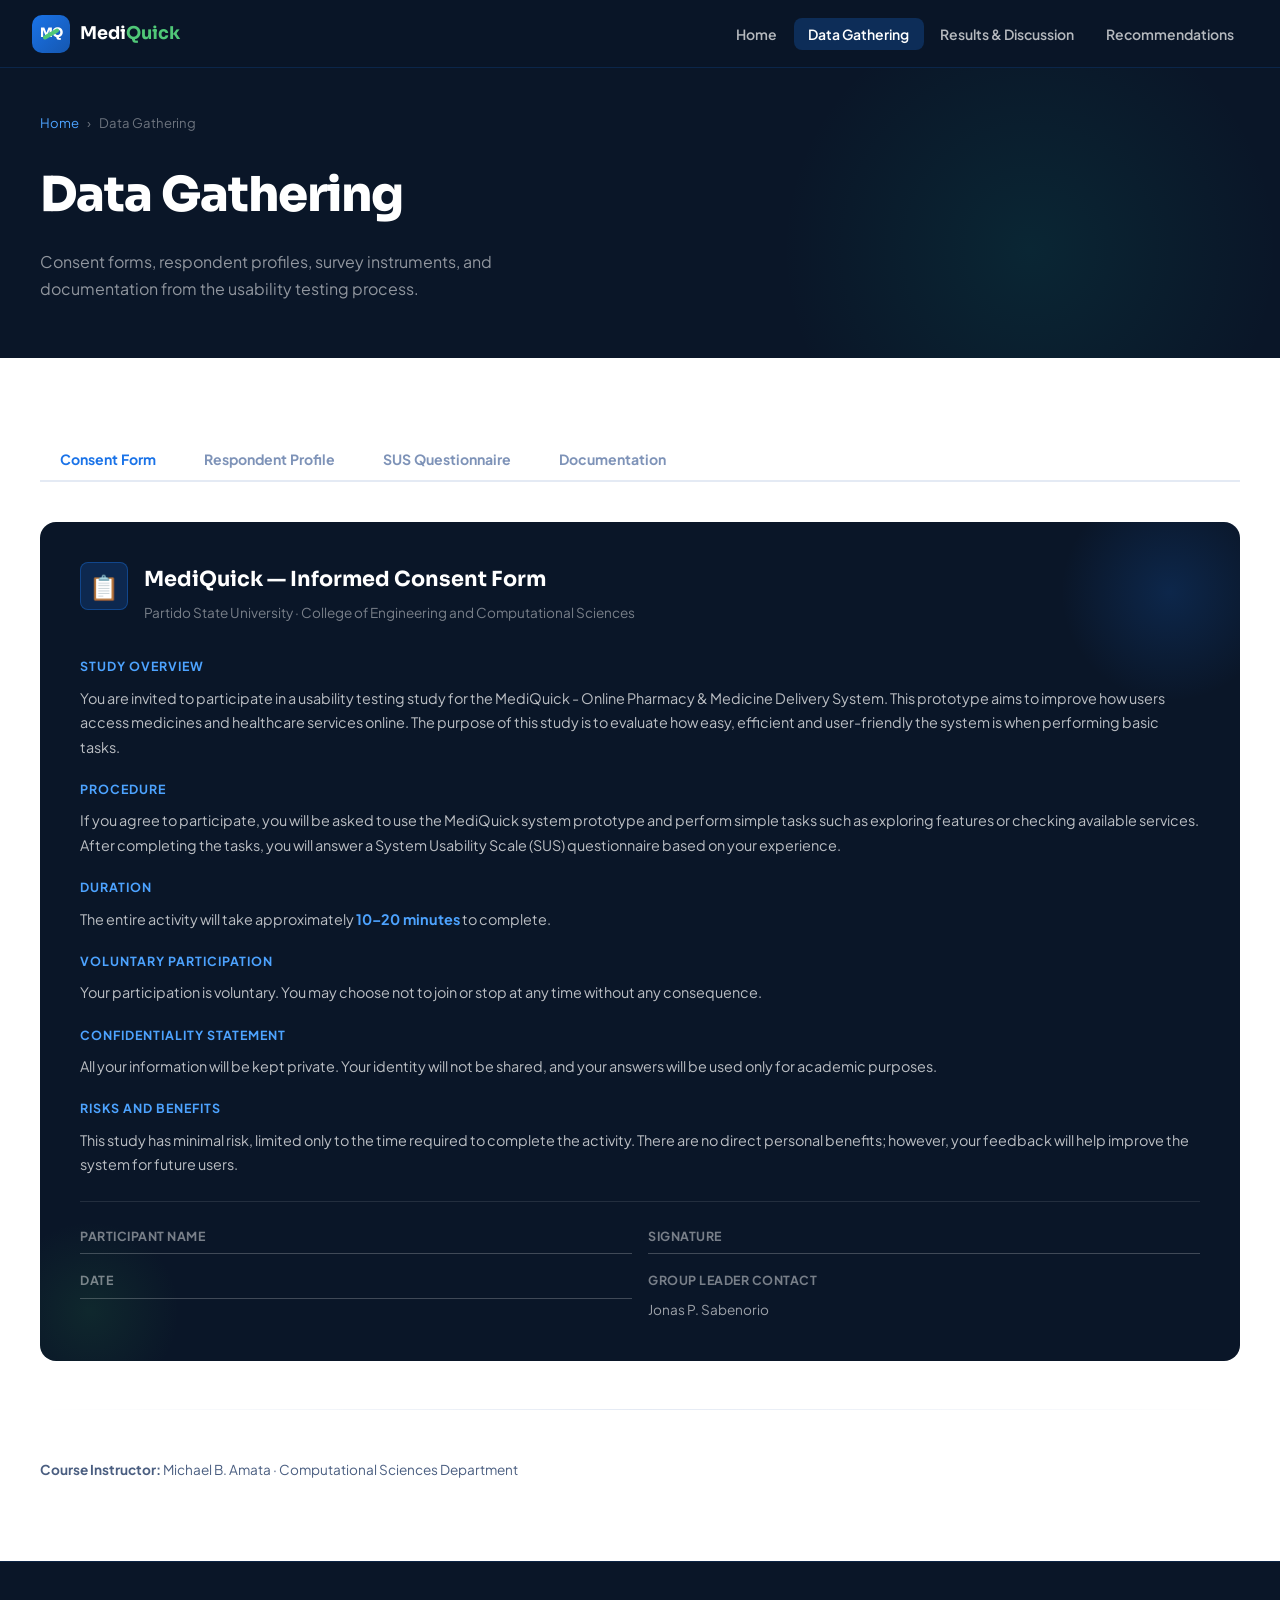
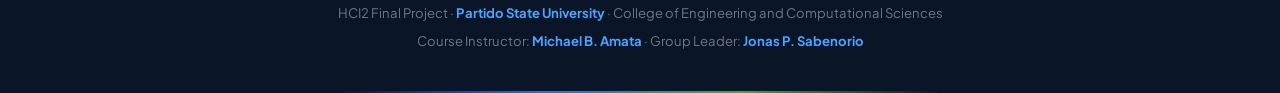
==== commit c731fd38: "overall improvement" ====
--- a/pages/data-gathering.html
+++ b/pages/data-gathering.html
@@ -34,7 +34,7 @@
       color: rgba(255,255,255,0.4);
       margin-bottom: 1.25rem;
     }
-    .breadcrumb a { color: var(--teal-light); text-decoration: none; }
+    .breadcrumb a { color: var(--blue-light); text-decoration: none; }
     .breadcrumb a:hover { opacity: 0.8; }
     .page-hero h1 {
       font-family: 'Sora', sans-serif;
@@ -54,7 +54,7 @@
       margin-bottom: 0.75rem;
       font-weight: 500;
       color: var(--gray-800);
-      border-left: 3px solid var(--teal);
+      border-left: 3px solid var(--blue);
       font-size: 0.9rem;
     }
 
@@ -113,7 +113,7 @@
 <nav class="navbar">
   <a class="nav-brand" href="../index.html">
     <div class="nav-logo">MQ</div>
-    <span class="nav-title">Medi<span>Quick</span></span>
+    <span class="nav-title">Medi<span class="green">Quick</span></span>
   </a>
   <ul class="nav-links" id="navLinks">
     <li><a href="../index.html">Home</a></li>
@@ -169,7 +169,7 @@
 
         <div class="consent-section">
           <div class="consent-section-title">Duration</div>
-          <p>The entire activity will take approximately <strong style="color:var(--teal-light)">10–20 minutes</strong> to complete.</p>
+          <p>The entire activity will take approximately <strong style="color:var(--blue-light)">10–20 minutes</strong> to complete.</p>
         </div>
 
         <div class="consent-section">
--- a/assets/css/style.css
+++ b/assets/css/style.css
@@ -1,841 +1,307 @@
-@import url('https://fonts.googleapis.com/css2?family=Sora:wght@300;400;500;600;700;800&family=DM+Sans:ital,wght@0,300;0,400;0,500;1,300&display=swap');
+@import url('https://fonts.googleapis.com/css2?family=Plus+Jakarta+Sans:ital,wght@0,300;0,400;0,500;0,600;0,700;0,800;1,400&family=Sora:wght@600;700;800&display=swap');
 
 :root {
-  --teal: #0A9B8A;
-  --teal-light: #12C4AF;
-  --teal-dark: #067366;
-  --navy: #0D2137;
-  --navy-mid: #122840;
-  --cream: #F4F9F8;
-  --white: #FFFFFF;
-  --gray-100: #EEF4F3;
-  --gray-200: #D6E4E2;
-  --gray-400: #8FADA9;
-  --gray-600: #4A6B68;
-  --gray-800: #243D3B;
-  --accent: #FF6B6B;
-  --accent-gold: #F0B429;
-  --radius: 16px;
-  --radius-sm: 8px;
-  --shadow: 0 4px 24px rgba(10, 155, 138, 0.12);
-  --shadow-lg: 0 12px 48px rgba(10, 155, 138, 0.18);
-  --transition: all 0.3s cubic-bezier(0.4, 0, 0.2, 1);
+  --blue:        #1A73E8;
+  --blue-dark:   #1557B0;
+  --blue-light:  #4DA3FF;
+  --blue-pale:   #EBF3FF;
+
+  --green:       #34A853;
+  --green-dark:  #1E7A38;
+  --green-light: #50C878;
+  --green-pale:  #E8F5EC;
+
+  --navy:        #0A1628;
+  --navy-mid:    #0E1F3D;
+  --navy-card:   #112244;
+  --white:       #FFFFFF;
+  --surface:     #F7F9FC;
+
+  --gray-50:     #F0F4FA;
+  --gray-100:    #E4EAF4;
+  --gray-200:    #C8D3E8;
+  --gray-400:    #7E93B8;
+  --gray-600:    #4A5E80;
+  --gray-800:    #1C2B45;
+
+  --accent-red:  #E53935;
+  --accent-gold: #F9A825;
+
+  --radius:      16px;
+  --radius-sm:   8px;
+  --shadow:      0 4px 24px rgba(26,115,232,0.10);
+  --shadow-lg:   0 12px 48px rgba(26,115,232,0.16);
+  --transition:  all 0.3s cubic-bezier(0.4, 0, 0.2, 1);
 }
 
 *, *::before, *::after { box-sizing: border-box; margin: 0; padding: 0; }
-
 html { scroll-behavior: smooth; }
-
-body {
-  font-family: 'DM Sans', sans-serif;
-  background: var(--cream);
-  color: var(--gray-800);
-  line-height: 1.7;
-  font-size: 16px;
-  overflow-x: hidden;
-}
-
-/* ── NAVBAR ── */
-.navbar {
-  position: fixed;
-  top: 0; left: 0; right: 0;
-  z-index: 1000;
-  background: rgba(13, 33, 55, 0.96);
-  backdrop-filter: blur(12px);
-  -webkit-backdrop-filter: blur(12px);
-  border-bottom: 1px solid rgba(10, 155, 138, 0.2);
-  padding: 0 2rem;
-  height: 68px;
-  display: flex;
-  align-items: center;
-  justify-content: space-between;
-}
-
-.nav-brand {
-  display: flex;
-  align-items: center;
-  gap: 10px;
-  text-decoration: none;
-}
-
-.nav-logo {
-  width: 36px; height: 36px;
-  background: linear-gradient(135deg, var(--teal), var(--teal-light));
-  border-radius: 10px;
-  display: flex;
-  align-items: center;
-  justify-content: center;
-  font-family: 'Sora', sans-serif;
-  font-weight: 800;
-  font-size: 14px;
-  color: white;
-  letter-spacing: -0.5px;
-}
-
-.nav-title {
-  font-family: 'Sora', sans-serif;
-  font-weight: 700;
-  font-size: 1.05rem;
-  color: white;
-  letter-spacing: -0.3px;
-}
-
-.nav-title span { color: var(--teal-light); }
-
-.nav-links {
-  display: flex;
-  align-items: center;
-  gap: 0.25rem;
-  list-style: none;
-}
-
-.nav-links a {
-  color: rgba(255,255,255,0.75);
-  text-decoration: none;
-  font-size: 0.875rem;
-  font-weight: 500;
-  padding: 0.45rem 0.85rem;
-  border-radius: var(--radius-sm);
-  transition: var(--transition);
-  white-space: nowrap;
-}
-
-.nav-links a:hover,
-.nav-links a.active {
-  color: white;
-  background: rgba(10, 155, 138, 0.2);
-}
-
-.hamburger {
-  display: none;
-  flex-direction: column;
-  gap: 5px;
-  cursor: pointer;
-  background: none;
-  border: none;
-  padding: 4px;
-}
-
-.hamburger span {
-  display: block;
-  width: 24px;
-  height: 2px;
-  background: white;
-  border-radius: 2px;
-  transition: var(--transition);
-}
-
-/* ── HERO ── */
-.hero {
-  min-height: 100vh;
-  background: var(--navy);
-  position: relative;
-  display: flex;
-  align-items: center;
-  overflow: hidden;
-  padding: 8rem 2rem 4rem;
-}
-
-.hero-bg {
-  position: absolute;
-  inset: 0;
-  background:
-    radial-gradient(ellipse 60% 50% at 70% 40%, rgba(10,155,138,0.18) 0%, transparent 60%),
-    radial-gradient(ellipse 40% 40% at 20% 80%, rgba(18,196,175,0.1) 0%, transparent 50%);
-}
-
-.hero-grid {
-  position: absolute;
-  inset: 0;
-  background-image:
-    linear-gradient(rgba(10,155,138,0.06) 1px, transparent 1px),
-    linear-gradient(90deg, rgba(10,155,138,0.06) 1px, transparent 1px);
-  background-size: 48px 48px;
-}
-
-.hero-container {
-  position: relative;
-  max-width: 1200px;
-  margin: 0 auto;
-  width: 100%;
-  display: grid;
-  grid-template-columns: 1fr 1fr;
-  gap: 4rem;
-  align-items: center;
-}
-
-.hero-badge {
-  display: inline-flex;
-  align-items: center;
-  gap: 6px;
-  background: rgba(10,155,138,0.15);
-  border: 1px solid rgba(10,155,138,0.35);
-  border-radius: 999px;
-  padding: 6px 14px;
-  font-size: 0.78rem;
-  font-weight: 600;
-  color: var(--teal-light);
-  letter-spacing: 0.5px;
-  text-transform: uppercase;
-  margin-bottom: 1.5rem;
-}
-
-.hero-badge::before {
-  content: '';
-  width: 6px; height: 6px;
-  background: var(--teal-light);
-  border-radius: 50%;
-  animation: blink 2s ease-in-out infinite;
-}
-
-@keyframes blink {
-  0%, 100% { opacity: 1; }
-  50% { opacity: 0.3; }
-}
-
-.hero h1 {
-  font-family: 'Sora', sans-serif;
-  font-size: clamp(2.2rem, 4vw, 3.4rem);
-  font-weight: 800;
-  color: white;
-  line-height: 1.1;
-  letter-spacing: -1.5px;
-  margin-bottom: 1.25rem;
-}
-
-.hero h1 .highlight {
-  background: linear-gradient(135deg, var(--teal-light), #4DE8D9);
-  -webkit-background-clip: text;
-  -webkit-text-fill-color: transparent;
-  background-clip: text;
-}
-
-.hero-desc {
-  color: rgba(255,255,255,0.65);
-  font-size: 1.05rem;
-  max-width: 480px;
-  margin-bottom: 2rem;
-  font-weight: 300;
-}
-
-.hero-tags {
-  display: flex;
-  flex-wrap: wrap;
-  gap: 0.5rem;
-}
-
-.hero-tag {
-  background: rgba(255,255,255,0.08);
-  border: 1px solid rgba(255,255,255,0.12);
-  border-radius: var(--radius-sm);
-  padding: 5px 12px;
-  font-size: 0.8rem;
-  color: rgba(255,255,255,0.7);
-  font-weight: 500;
-}
-
-.hero-card {
-  background: rgba(255,255,255,0.05);
-  border: 1px solid rgba(10,155,138,0.25);
-  border-radius: var(--radius);
-  padding: 2rem;
-  backdrop-filter: blur(8px);
-}
-
-.hero-card-label {
-  font-size: 0.7rem;
-  text-transform: uppercase;
-  letter-spacing: 1.5px;
-  color: var(--teal-light);
-  font-weight: 700;
-  margin-bottom: 1.5rem;
-}
-
-.member-grid {
-  display: grid;
-  grid-template-columns: 1fr 1fr;
-  gap: 1rem;
-}
-
-.member-item {
-  display: flex;
-  align-items: center;
-  gap: 10px;
-}
-
-.member-avatar {
-  width: 40px; height: 40px;
-  border-radius: 50%;
-  background: linear-gradient(135deg, var(--teal-dark), var(--teal-light));
-  display: flex;
-  align-items: center;
-  justify-content: center;
-  font-family: 'Sora', sans-serif;
-  font-weight: 700;
-  font-size: 0.85rem;
-  color: white;
-  flex-shrink: 0;
-}
-
+body { font-family: 'Plus Jakarta Sans', sans-serif; background: var(--surface); color: var(--gray-800); line-height: 1.7; font-size: 16px; overflow-x: hidden; }
+
+/* NAVBAR */
+.navbar { position: fixed; top: 0; left: 0; right: 0; z-index: 1000; background: rgba(10,22,40,0.97); backdrop-filter: blur(16px); -webkit-backdrop-filter: blur(16px); border-bottom: 1px solid rgba(26,115,232,0.18); padding: 0 2rem; height: 68px; display: flex; align-items: center; justify-content: space-between; }
+.nav-brand { display: flex; align-items: center; gap: 10px; text-decoration: none; }
+.nav-logo { width: 38px; height: 38px; background: linear-gradient(135deg, var(--blue), var(--blue-dark)); border-radius: 10px; display: flex; align-items: center; justify-content: center; font-family: 'Sora', sans-serif; font-weight: 800; font-size: 13px; color: white; letter-spacing: -0.5px; position: relative; overflow: hidden; }
+.nav-logo::after { content: ''; position: absolute; width: 18px; height: 4px; background: var(--green-light); border-radius: 2px; transform: rotate(-30deg); }
+.nav-title { font-family: 'Sora', sans-serif; font-weight: 700; font-size: 1.1rem; color: white; }
+.nav-title .green { color: var(--green-light); }
+.nav-links { display: flex; align-items: center; gap: 0.15rem; list-style: none; }
+.nav-links a { color: rgba(255,255,255,0.7); text-decoration: none; font-size: 0.875rem; font-weight: 600; padding: 0.45rem 0.9rem; border-radius: var(--radius-sm); transition: var(--transition); white-space: nowrap; }
+.nav-links a:hover { color: white; background: rgba(26,115,232,0.18); }
+.nav-links a.active { color: white; background: rgba(26,115,232,0.25); }
+.hamburger { display: none; flex-direction: column; gap: 5px; cursor: pointer; background: none; border: none; padding: 4px; }
+.hamburger span { display: block; width: 24px; height: 2px; background: white; border-radius: 2px; transition: var(--transition); }
+
+/* HERO */
+.hero { min-height: 100vh; background: var(--navy); position: relative; display: flex; align-items: center; overflow: hidden; padding: 8rem 2rem 6rem; }
+.hero-bg { position: absolute; inset: 0; background: radial-gradient(ellipse 55% 60% at 75% 35%, rgba(26,115,232,0.20) 0%, transparent 65%), radial-gradient(ellipse 40% 40% at 15% 75%, rgba(52,168,83,0.14) 0%, transparent 55%); }
+.hero-grid { position: absolute; inset: 0; background-image: linear-gradient(rgba(26,115,232,0.05) 1px, transparent 1px), linear-gradient(90deg, rgba(26,115,232,0.05) 1px, transparent 1px); background-size: 52px 52px; }
+.hero-container { position: relative; max-width: 1200px; margin: 0 auto; width: 100%; display: grid; grid-template-columns: 1fr 1fr; gap: 4rem; align-items: center; }
+.hero-badge { display: inline-flex; align-items: center; gap: 6px; background: rgba(52,168,83,0.14); border: 1px solid rgba(52,168,83,0.35); border-radius: 999px; padding: 6px 16px; font-size: 0.78rem; font-weight: 700; color: var(--green-light); letter-spacing: 0.5px; text-transform: uppercase; margin-bottom: 1.5rem; }
+.hero-badge::before { content: ''; width: 6px; height: 6px; background: var(--green-light); border-radius: 50%; animation: blink 2s ease-in-out infinite; }
+@keyframes blink { 0%, 100% { opacity: 1; } 50% { opacity: 0.3; } }
+.hero h1 { font-family: 'Sora', sans-serif; font-size: clamp(2.2rem, 4vw, 3.5rem); font-weight: 800; color: white; line-height: 1.1; letter-spacing: -1.5px; margin-bottom: 1.25rem; }
+.hero h1 .highlight-blue { background: linear-gradient(135deg, var(--blue-light), #81C1FF); -webkit-background-clip: text; -webkit-text-fill-color: transparent; background-clip: text; }
+.hero h1 .highlight-green { background: linear-gradient(135deg, var(--green-light), #7DEFA0); -webkit-background-clip: text; -webkit-text-fill-color: transparent; background-clip: text; }
+.hero-desc { color: rgba(255,255,255,0.62); font-size: 1.05rem; max-width: 480px; margin-bottom: 2rem; line-height: 1.75; }
+.hero-cta-row { display: flex; gap: 0.75rem; flex-wrap: wrap; margin-bottom: 2rem; }
+.btn-primary { display: inline-flex; align-items: center; gap: 8px; background: linear-gradient(135deg, var(--blue), var(--blue-dark)); color: white; padding: 0.7rem 1.5rem; border-radius: var(--radius-sm); font-weight: 700; font-size: 0.9rem; text-decoration: none; transition: var(--transition); box-shadow: 0 4px 16px rgba(26,115,232,0.35); }
+.btn-primary:hover { transform: translateY(-2px); box-shadow: 0 8px 24px rgba(26,115,232,0.45); }
+.btn-secondary { display: inline-flex; align-items: center; gap: 8px; background: rgba(255,255,255,0.07); border: 1px solid rgba(255,255,255,0.15); color: rgba(255,255,255,0.85); padding: 0.7rem 1.5rem; border-radius: var(--radius-sm); font-weight: 600; font-size: 0.9rem; text-decoration: none; transition: var(--transition); }
+.btn-secondary:hover { background: rgba(255,255,255,0.12); color: white; }
+.hero-tags { display: flex; flex-wrap: wrap; gap: 0.5rem; }
+.hero-tag { background: rgba(255,255,255,0.07); border: 1px solid rgba(255,255,255,0.11); border-radius: var(--radius-sm); padding: 5px 12px; font-size: 0.78rem; color: rgba(255,255,255,0.65); font-weight: 500; }
+
+/* Hero card */
+.hero-card { background: rgba(255,255,255,0.04); border: 1px solid rgba(26,115,232,0.22); border-radius: var(--radius); padding: 2rem; backdrop-filter: blur(10px); }
+.hero-card-label { font-size: 0.68rem; text-transform: uppercase; letter-spacing: 2px; color: var(--blue-light); font-weight: 700; margin-bottom: 1.5rem; }
+.member-grid { display: grid; grid-template-columns: 1fr 1fr; gap: 1rem; }
+.member-item { display: flex; align-items: center; gap: 10px; }
+.member-avatar { width: 40px; height: 40px; border-radius: 50%; background: linear-gradient(135deg, var(--blue-dark), var(--blue-light)); display: flex; align-items: center; justify-content: center; font-family: 'Sora', sans-serif; font-weight: 700; font-size: 0.85rem; color: white; flex-shrink: 0; }
+.member-avatar.green { background: linear-gradient(135deg, var(--green-dark), var(--green-light)); }
 .member-info { flex: 1; min-width: 0; }
-
-.member-name {
-  font-size: 0.82rem;
-  font-weight: 600;
-  color: white;
-  white-space: nowrap;
-  overflow: hidden;
-  text-overflow: ellipsis;
-}
-
-.member-role {
-  font-size: 0.72rem;
-  color: rgba(255,255,255,0.45);
-}
-
-.hero-prototype {
-  margin-top: 1.5rem;
-  padding-top: 1.5rem;
-  border-top: 1px solid rgba(255,255,255,0.1);
-  display: flex;
-  align-items: center;
-  justify-content: space-between;
-}
-
-.proto-label {
-  font-size: 0.75rem;
-  color: rgba(255,255,255,0.45);
-}
-
-.proto-link {
-  display: flex;
-  align-items: center;
-  gap: 5px;
-  color: var(--teal-light);
-  font-size: 0.82rem;
-  font-weight: 600;
-  text-decoration: none;
-  transition: var(--transition);
-}
-
+.member-name { font-size: 0.82rem; font-weight: 700; color: white; white-space: nowrap; overflow: hidden; text-overflow: ellipsis; }
+.member-role { font-size: 0.72rem; color: rgba(255,255,255,0.42); }
+.hero-prototype { margin-top: 1.5rem; padding-top: 1.5rem; border-top: 1px solid rgba(255,255,255,0.08); display: flex; align-items: center; justify-content: space-between; }
+.proto-label { font-size: 0.75rem; color: rgba(255,255,255,0.38); }
+.proto-link { display: flex; align-items: center; gap: 5px; color: var(--green-light); font-size: 0.82rem; font-weight: 700; text-decoration: none; transition: var(--transition); }
 .proto-link:hover { opacity: 0.8; }
 
-/* ── SECTIONS ── */
-.section {
-  padding: 5rem 2rem;
-}
-
-.section-alt {
-  background: white;
-}
-
-.container {
-  max-width: 1200px;
-  margin: 0 auto;
-}
-
-.section-eyebrow {
-  font-size: 0.72rem;
-  text-transform: uppercase;
-  letter-spacing: 2px;
-  font-weight: 700;
-  color: var(--teal);
-  margin-bottom: 0.75rem;
-}
-
-.section-title {
-  font-family: 'Sora', sans-serif;
-  font-size: clamp(1.8rem, 3vw, 2.6rem);
-  font-weight: 800;
-  color: var(--navy);
-  letter-spacing: -1px;
-  line-height: 1.15;
-  margin-bottom: 1rem;
-}
-
-.section-desc {
-  color: var(--gray-600);
-  max-width: 560px;
-  margin-bottom: 3rem;
-  font-size: 1rem;
-}
-
-/* ── CARDS ── */
-.card {
-  background: white;
-  border: 1px solid var(--gray-200);
-  border-radius: var(--radius);
-  padding: 1.75rem;
-  transition: var(--transition);
-}
-
-.card:hover {
-  box-shadow: var(--shadow);
-  border-color: rgba(10,155,138,0.2);
-  transform: translateY(-2px);
-}
-
-.card-dark {
-  background: var(--navy);
-  border-color: rgba(10,155,138,0.2);
-  color: white;
-}
-
-/* ── DATA GATHERING PAGE ── */
-.tab-nav {
-  display: flex;
-  gap: 0.5rem;
-  margin-bottom: 2.5rem;
-  border-bottom: 2px solid var(--gray-200);
-  overflow-x: auto;
-  padding-bottom: 0;
-}
-
-.tab-btn {
-  padding: 0.75rem 1.25rem;
-  border: none;
-  background: none;
-  font-family: 'DM Sans', sans-serif;
-  font-size: 0.9rem;
-  font-weight: 600;
-  color: var(--gray-400);
-  cursor: pointer;
-  border-bottom: 2px solid transparent;
-  margin-bottom: -2px;
-  transition: var(--transition);
-  white-space: nowrap;
-}
-
-.tab-btn.active {
-  color: var(--teal);
-  border-bottom-color: var(--teal);
-}
-
+/* SECTIONS */
+.section { padding: 5rem 2rem; }
+.section-alt { background: white; }
+.container { max-width: 1200px; margin: 0 auto; }
+.section-eyebrow { font-size: 0.7rem; text-transform: uppercase; letter-spacing: 2.5px; font-weight: 800; color: var(--blue); margin-bottom: 0.65rem; display: flex; align-items: center; gap: 8px; }
+.section-eyebrow::before { content: ''; display: inline-block; width: 20px; height: 2px; background: linear-gradient(90deg, var(--blue), var(--green)); border-radius: 2px; }
+.section-title { font-family: 'Sora', sans-serif; font-size: clamp(1.8rem, 3vw, 2.6rem); font-weight: 800; color: var(--navy); letter-spacing: -1px; line-height: 1.15; margin-bottom: 1rem; }
+.section-desc { color: var(--gray-600); max-width: 560px; margin-bottom: 3rem; font-size: 0.97rem; line-height: 1.75; }
+
+/* CARDS */
+.card { background: white; border: 1px solid var(--gray-100); border-radius: var(--radius); padding: 1.75rem; transition: var(--transition); }
+.card:hover { box-shadow: var(--shadow); border-color: rgba(26,115,232,0.2); transform: translateY(-2px); }
+
+/* TABS */
+.tab-nav { display: flex; gap: 0.5rem; margin-bottom: 2.5rem; border-bottom: 2px solid var(--gray-100); overflow-x: auto; }
+.tab-btn { padding: 0.75rem 1.25rem; border: none; background: none; font-family: 'Plus Jakarta Sans', sans-serif; font-size: 0.88rem; font-weight: 700; color: var(--gray-400); cursor: pointer; border-bottom: 2px solid transparent; margin-bottom: -2px; transition: var(--transition); white-space: nowrap; }
+.tab-btn.active { color: var(--blue); border-bottom-color: var(--blue); }
 .tab-panel { display: none; }
 .tab-panel.active { display: block; }
 
-/* consent form styles */
-.consent-box {
-  background: var(--navy);
-  border-radius: var(--radius);
-  padding: 2.5rem;
-  color: white;
-  position: relative;
-  overflow: hidden;
-}
-
-.consent-box::before {
-  content: '';
-  position: absolute;
-  top: 0; right: 0;
-  width: 200px; height: 200px;
-  background: radial-gradient(circle, rgba(10,155,138,0.2), transparent 70%);
-}
-
-.consent-header {
-  display: flex;
-  align-items: flex-start;
-  gap: 1rem;
-  margin-bottom: 2rem;
-}
-
-.consent-icon {
-  width: 48px; height: 48px;
-  background: rgba(10,155,138,0.2);
-  border: 1px solid rgba(10,155,138,0.4);
-  border-radius: var(--radius-sm);
-  display: flex;
-  align-items: center;
-  justify-content: center;
-  font-size: 1.5rem;
-  flex-shrink: 0;
-}
-
-.consent-title {
-  font-family: 'Sora', sans-serif;
-  font-size: 1.3rem;
-  font-weight: 700;
-  margin-bottom: 0.25rem;
-}
-
-.consent-subtitle {
-  font-size: 0.85rem;
-  color: rgba(255,255,255,0.5);
-}
-
-.consent-section {
-  margin-bottom: 1.25rem;
-}
-
-.consent-section-title {
-  font-weight: 700;
-  font-size: 0.8rem;
-  text-transform: uppercase;
-  letter-spacing: 1px;
-  color: var(--teal-light);
-  margin-bottom: 0.5rem;
-}
-
-.consent-section p {
-  font-size: 0.9rem;
-  color: rgba(255,255,255,0.75);
-  line-height: 1.7;
-}
-
-.consent-fields {
-  display: grid;
-  grid-template-columns: 1fr 1fr;
-  gap: 1rem;
-  margin-top: 1.5rem;
-  padding-top: 1.5rem;
-  border-top: 1px solid rgba(255,255,255,0.1);
-}
-
-.consent-field label {
-  display: block;
-  font-size: 0.78rem;
-  font-weight: 600;
-  color: rgba(255,255,255,0.5);
-  margin-bottom: 0.4rem;
-  text-transform: uppercase;
-  letter-spacing: 0.5px;
-}
-
-.consent-field .field-line {
-  height: 1px;
-  background: rgba(255,255,255,0.25);
-  width: 100%;
-}
-
-/* SUS questionnaire */
-.sus-table {
-  width: 100%;
-  border-collapse: collapse;
-  margin-top: 1.5rem;
-  font-size: 0.9rem;
-}
-
-.sus-table thead tr {
-  background: var(--navy);
-  color: white;
-}
-
-.sus-table th {
-  padding: 0.9rem 1rem;
-  font-family: 'Sora', sans-serif;
-  font-size: 0.78rem;
-  font-weight: 700;
-  text-align: center;
-}
-
+/* CONSENT */
+.consent-box { background: var(--navy); border-radius: var(--radius); padding: 2.5rem; color: white; position: relative; overflow: hidden; }
+.consent-box::before { content: ''; position: absolute; top: -40px; right: -40px; width: 220px; height: 220px; background: radial-gradient(circle, rgba(26,115,232,0.18), transparent 70%); }
+.consent-box::after { content: ''; position: absolute; bottom: -40px; left: -40px; width: 180px; height: 180px; background: radial-gradient(circle, rgba(52,168,83,0.12), transparent 70%); }
+.consent-header { display: flex; align-items: flex-start; gap: 1rem; margin-bottom: 2rem; position: relative; z-index: 1; }
+.consent-icon { width: 48px; height: 48px; background: rgba(26,115,232,0.2); border: 1px solid rgba(26,115,232,0.4); border-radius: var(--radius-sm); display: flex; align-items: center; justify-content: center; font-size: 1.5rem; flex-shrink: 0; }
+.consent-title { font-family: 'Sora', sans-serif; font-size: 1.3rem; font-weight: 700; margin-bottom: 0.25rem; }
+.consent-subtitle { font-size: 0.85rem; color: rgba(255,255,255,0.45); }
+.consent-section { margin-bottom: 1.25rem; position: relative; z-index: 1; }
+.consent-section-title { font-weight: 700; font-size: 0.78rem; text-transform: uppercase; letter-spacing: 1px; color: var(--blue-light); margin-bottom: 0.5rem; }
+.consent-section p { font-size: 0.9rem; color: rgba(255,255,255,0.72); line-height: 1.7; }
+.consent-fields { display: grid; grid-template-columns: 1fr 1fr; gap: 1rem; margin-top: 1.5rem; padding-top: 1.5rem; border-top: 1px solid rgba(255,255,255,0.1); position: relative; z-index: 1; }
+.consent-field label { display: block; font-size: 0.78rem; font-weight: 700; color: rgba(255,255,255,0.45); margin-bottom: 0.4rem; text-transform: uppercase; letter-spacing: 0.5px; }
+.consent-field .field-line { height: 1px; background: rgba(255,255,255,0.22); width: 100%; }
+
+/* SUS TABLE */
+.sus-table { width: 100%; border-collapse: collapse; margin-top: 1.5rem; font-size: 0.9rem; }
+.sus-table thead tr { background: var(--navy); color: white; }
+.sus-table th { padding: 0.9rem 1rem; font-family: 'Sora', sans-serif; font-size: 0.78rem; font-weight: 700; text-align: center; }
 .sus-table th:first-child { text-align: left; }
-
-.sus-table td {
-  padding: 0.9rem 1rem;
-  border-bottom: 1px solid var(--gray-100);
-  vertical-align: middle;
-  text-align: center;
-}
-
-.sus-table td:first-child {
-  text-align: left;
-  color: var(--gray-800);
-  font-weight: 500;
-  width: 50%;
-}
-
-.sus-table tr:hover td { background: var(--gray-100); }
-
-.radio-circle {
-  width: 18px; height: 18px;
-  border: 2px solid var(--gray-200);
-  border-radius: 50%;
-  margin: 0 auto;
-}
-
-/* respondent profile */
-.profile-grid {
-  display: grid;
-  grid-template-columns: repeat(auto-fit, minmax(180px, 1fr));
-  gap: 1.25rem;
-}
-
-.profile-stat {
-  background: var(--gray-100);
-  border-radius: var(--radius-sm);
-  padding: 1.5rem;
-  text-align: center;
-}
-
-.profile-stat-num {
-  font-family: 'Sora', sans-serif;
-  font-size: 2.2rem;
-  font-weight: 800;
-  color: var(--teal);
-  line-height: 1;
-  margin-bottom: 0.4rem;
-}
-
-.profile-stat-label {
-  font-size: 0.82rem;
-  color: var(--gray-600);
-  font-weight: 500;
-}
-
-/* ── RESULTS / HEURISTICS ── */
-.heuristic-grid {
-  display: grid;
-  grid-template-columns: repeat(auto-fit, minmax(300px, 1fr));
-  gap: 1.25rem;
-}
-
-.heuristic-card {
-  background: white;
-  border: 1px solid var(--gray-200);
-  border-radius: var(--radius);
-  padding: 1.5rem;
-  position: relative;
-  overflow: hidden;
-  transition: var(--transition);
-}
-
-.heuristic-card:hover {
-  border-color: var(--teal);
-  box-shadow: var(--shadow);
-  transform: translateY(-2px);
-}
-
-.heuristic-num {
-  font-family: 'Sora', sans-serif;
-  font-size: 3rem;
-  font-weight: 800;
-  color: rgba(10,155,138,0.1);
-  position: absolute;
-  top: 0.5rem; right: 1rem;
-  line-height: 1;
-}
-
-.severity-badge {
-  display: inline-block;
-  padding: 3px 10px;
-  border-radius: 999px;
-  font-size: 0.72rem;
-  font-weight: 700;
-  text-transform: uppercase;
-  letter-spacing: 0.5px;
-  margin-bottom: 0.75rem;
-}
-
-.severity-high { background: #FFE8E8; color: #C0392B; }
-.severity-medium { background: #FFF3CD; color: #B7791F; }
-.severity-low { background: #E8F8F5; color: var(--teal-dark); }
-
-.heuristic-title {
-  font-family: 'Sora', sans-serif;
-  font-size: 0.95rem;
-  font-weight: 700;
-  color: var(--navy);
-  margin-bottom: 0.5rem;
-}
-
-.heuristic-desc {
-  font-size: 0.85rem;
-  color: var(--gray-600);
-  margin-bottom: 1rem;
-  line-height: 1.6;
-}
-
-.heuristic-rec {
-  background: var(--gray-100);
-  border-left: 3px solid var(--teal);
-  padding: 0.75rem 1rem;
-  border-radius: 0 var(--radius-sm) var(--radius-sm) 0;
-  font-size: 0.82rem;
-  color: var(--gray-800);
-}
-
-.heuristic-rec strong {
-  display: block;
-  font-size: 0.72rem;
-  text-transform: uppercase;
-  letter-spacing: 0.5px;
-  color: var(--teal);
-  margin-bottom: 0.25rem;
-}
-
-/* SUS score display */
-.score-display {
-  background: var(--navy);
-  border-radius: var(--radius);
-  padding: 2.5rem;
-  display: flex;
-  align-items: center;
-  gap: 3rem;
-  flex-wrap: wrap;
-  margin-bottom: 2rem;
-}
-
-.score-circle {
-  width: 140px; height: 140px;
-  border-radius: 50%;
-  background: conic-gradient(var(--teal-light) 0% 77.5%, rgba(255,255,255,0.1) 77.5% 100%);
-  display: flex;
-  align-items: center;
-  justify-content: center;
-  position: relative;
-  flex-shrink: 0;
-}
-
-.score-circle::after {
-  content: '';
-  width: 110px; height: 110px;
-  background: var(--navy);
-  border-radius: 50%;
-  position: absolute;
-}
-
-.score-value {
-  position: relative;
-  z-index: 1;
-  text-align: center;
-}
-
-.score-num {
-  font-family: 'Sora', sans-serif;
-  font-size: 2rem;
-  font-weight: 800;
-  color: white;
-  line-height: 1;
-}
-
-.score-unit {
-  font-size: 0.7rem;
-  color: rgba(255,255,255,0.5);
-}
-
-.score-info { flex: 1; }
-
-.score-grade {
-  font-family: 'Sora', sans-serif;
-  font-size: 1.6rem;
-  font-weight: 800;
-  color: var(--teal-light);
-  margin-bottom: 0.5rem;
-}
-
-.score-detail {
-  color: rgba(255,255,255,0.6);
-  font-size: 0.9rem;
-  margin-bottom: 1rem;
-}
-
-.score-breakdown {
-  display: flex;
-  gap: 1.5rem;
-  flex-wrap: wrap;
-}
-
+.sus-table td { padding: 0.9rem 1rem; border-bottom: 1px solid var(--gray-50); vertical-align: middle; text-align: center; }
+.sus-table td:first-child { text-align: left; color: var(--gray-800); font-weight: 500; width: 50%; }
+.sus-table tr:hover td { background: var(--gray-50); }
+.radio-circle { width: 18px; height: 18px; border: 2px solid var(--gray-200); border-radius: 50%; margin: 0 auto; }
+
+/* PROFILE */
+.profile-grid { display: grid; grid-template-columns: repeat(auto-fit, minmax(180px, 1fr)); gap: 1.25rem; }
+.profile-stat { background: linear-gradient(135deg, var(--blue-pale), white); border: 1px solid var(--gray-100); border-radius: var(--radius-sm); padding: 1.5rem; text-align: center; }
+.profile-stat-num { font-family: 'Sora', sans-serif; font-size: 2.2rem; font-weight: 800; color: var(--blue); line-height: 1; margin-bottom: 0.4rem; }
+.profile-stat-label { font-size: 0.82rem; color: var(--gray-600); font-weight: 600; }
+
+/* HEURISTIC CARDS */
+.heuristic-grid { display: grid; grid-template-columns: repeat(auto-fit, minmax(300px, 1fr)); gap: 1.25rem; }
+.heuristic-card { background: white; border: 1px solid var(--gray-100); border-radius: var(--radius); padding: 1.5rem; position: relative; overflow: hidden; transition: var(--transition); }
+.heuristic-card:hover { border-color: var(--blue); box-shadow: var(--shadow); transform: translateY(-2px); }
+.heuristic-card::before { content: ''; position: absolute; top: 0; left: 0; right: 0; height: 3px; background: linear-gradient(90deg, var(--blue), var(--green)); opacity: 0; transition: opacity 0.3s; }
+.heuristic-card:hover::before { opacity: 1; }
+.heuristic-num { font-family: 'Sora', sans-serif; font-size: 3rem; font-weight: 800; color: rgba(26,115,232,0.08); position: absolute; top: 0.5rem; right: 1rem; line-height: 1; }
+.severity-badge { display: inline-block; padding: 3px 10px; border-radius: 999px; font-size: 0.72rem; font-weight: 700; text-transform: uppercase; letter-spacing: 0.5px; margin-bottom: 0.75rem; }
+.severity-high { background: #FFEBEE; color: var(--accent-red); }
+.severity-medium { background: #FFF8E1; color: #E65100; }
+.severity-low { background: var(--green-pale); color: var(--green-dark); }
+.heuristic-title { font-family: 'Sora', sans-serif; font-size: 0.95rem; font-weight: 700; color: var(--navy); margin-bottom: 0.5rem; }
+.heuristic-desc { font-size: 0.85rem; color: var(--gray-600); margin-bottom: 1rem; line-height: 1.65; }
+.heuristic-rec { background: var(--gray-50); border-left: 3px solid var(--blue); padding: 0.75rem 1rem; border-radius: 0 var(--radius-sm) var(--radius-sm) 0; font-size: 0.82rem; color: var(--gray-800); }
+.heuristic-rec strong { display: block; font-size: 0.72rem; text-transform: uppercase; letter-spacing: 0.5px; color: var(--blue); margin-bottom: 0.25rem; }
+
+/* SCORE DISPLAY */
+.score-display { background: var(--navy); border-radius: var(--radius); padding: 2.5rem; display: flex; align-items: center; gap: 3rem; flex-wrap: wrap; margin-bottom: 2rem; position: relative; overflow: hidden; }
+.score-display::before { content: ''; position: absolute; inset: 0; background: radial-gradient(ellipse 50% 60% at 80% 50%, rgba(26,115,232,0.15) 0%, transparent 60%), radial-gradient(ellipse 30% 40% at 10% 80%, rgba(52,168,83,0.10) 0%, transparent 50%); }
+.score-circle { width: 140px; height: 140px; border-radius: 50%; background: conic-gradient(var(--blue-light) 0% 77.5%, rgba(255,255,255,0.08) 77.5% 100%); display: flex; align-items: center; justify-content: center; position: relative; flex-shrink: 0; z-index: 1; }
+.score-circle::after { content: ''; width: 110px; height: 110px; background: var(--navy); border-radius: 50%; position: absolute; }
+.score-value { position: relative; z-index: 1; text-align: center; }
+.score-num { font-family: 'Sora', sans-serif; font-size: 2rem; font-weight: 800; color: white; line-height: 1; }
+.score-unit { font-size: 0.7rem; color: rgba(255,255,255,0.45); }
+.score-info { flex: 1; position: relative; z-index: 1; }
+.score-grade { font-family: 'Sora', sans-serif; font-size: 1.6rem; font-weight: 800; color: var(--green-light); margin-bottom: 0.5rem; }
+.score-detail { color: rgba(255,255,255,0.58); font-size: 0.9rem; margin-bottom: 1rem; line-height: 1.6; }
+.score-breakdown { display: flex; gap: 1.5rem; flex-wrap: wrap; }
 .score-item { text-align: center; }
-
-.score-item-val {
-  font-family: 'Sora', sans-serif;
-  font-size: 1.3rem;
-  font-weight: 700;
-  color: white;
-}
-
-.score-item-label {
-  font-size: 0.72rem;
-  color: rgba(255,255,255,0.45);
-}
-
-/* recommendation cards */
-.rec-grid {
-  display: grid;
-  grid-template-columns: repeat(auto-fit, minmax(260px, 1fr));
-  gap: 1.25rem;
-}
-
-.rec-card {
-  background: white;
-  border: 1px solid var(--gray-200);
-  border-radius: var(--radius);
-  padding: 1.5rem;
-  border-top: 3px solid var(--teal);
-  transition: var(--transition);
-}
-
-.rec-card:hover {
-  box-shadow: var(--shadow);
-  transform: translateY(-2px);
-}
-
-.rec-icon {
-  font-size: 1.75rem;
-  margin-bottom: 0.75rem;
-}
-
-.rec-title {
-  font-family: 'Sora', sans-serif;
-  font-size: 0.95rem;
-  font-weight: 700;
-  color: var(--navy);
-  margin-bottom: 0.5rem;
-}
-
-.rec-desc {
-  font-size: 0.85rem;
-  color: var(--gray-600);
-  line-height: 1.6;
-}
-
-/* ── FOOTER ── */
-footer {
-  background: var(--navy);
-  color: rgba(255,255,255,0.5);
-  text-align: center;
-  padding: 2.5rem 2rem;
-  font-size: 0.82rem;
-  border-top: 1px solid rgba(10,155,138,0.2);
-}
-
-footer strong { color: var(--teal-light); }
-
-/* ── DIVIDER ── */
-.divider {
-  height: 1px;
-  background: linear-gradient(90deg, transparent, var(--gray-200), transparent);
-  margin: 3rem 0;
-}
-
-/* ── ANIMATIONS ── */
-.fade-up {
-  opacity: 0;
-  transform: translateY(24px);
-  transition: opacity 0.6s ease, transform 0.6s ease;
-}
-
-.fade-up.visible {
-  opacity: 1;
-  transform: translateY(0);
-}
-
-/* ── RESPONSIVE ── */
+.score-item-val { font-family: 'Sora', sans-serif; font-size: 1.3rem; font-weight: 700; color: white; }
+.score-item-label { font-size: 0.72rem; color: rgba(255,255,255,0.38); }
+
+/* SUS BAR */
+.sus-bar-wrap { margin-bottom: 2.5rem; }
+.sus-bar-item { margin-bottom: 1.1rem; }
+.sus-bar-label { display: flex; justify-content: space-between; font-size: 0.82rem; font-weight: 600; color: var(--gray-800); margin-bottom: 0.35rem; }
+.sus-bar-label span { color: var(--gray-400); font-weight: 400; }
+.sus-bar-track { height: 8px; background: var(--gray-100); border-radius: 99px; overflow: hidden; }
+.sus-bar-fill { height: 100%; border-radius: 99px; background: linear-gradient(90deg, var(--blue-dark), var(--blue-light)); transition: width 1.2s cubic-bezier(0.4,0,0.2,1); width: 0; }
+.sus-bar-fill.animated { width: var(--target-width); }
+
+/* ISSUE LIST */
+.issue-list { list-style: none; }
+.issue-item { display: flex; gap: 1rem; padding: 1.25rem; border-radius: var(--radius-sm); border: 1px solid var(--gray-100); background: white; margin-bottom: 0.75rem; transition: var(--transition); }
+.issue-item:hover { box-shadow: var(--shadow); border-color: rgba(26,115,232,0.2); }
+.issue-num { width: 32px; height: 32px; background: var(--navy); color: white; border-radius: 50%; display: flex; align-items: center; justify-content: center; font-family: 'Sora', sans-serif; font-size: 0.78rem; font-weight: 700; flex-shrink: 0; }
+.issue-body { flex: 1; }
+.issue-title { font-weight: 700; color: var(--navy); font-size: 0.92rem; margin-bottom: 0.25rem; }
+.issue-desc { font-size: 0.85rem; color: var(--gray-600); line-height: 1.6; }
+.issue-heuristic { display: inline-block; margin-top: 0.4rem; font-size: 0.72rem; font-weight: 700; color: var(--blue-dark); background: var(--blue-pale); padding: 2px 8px; border-radius: 4px; }
+
+.callout { background: linear-gradient(135deg, var(--navy), var(--navy-card)); border-left: 4px solid var(--blue-light); border-radius: 0 var(--radius-sm) var(--radius-sm) 0; padding: 1.25rem 1.5rem; color: rgba(255,255,255,0.82); font-size: 0.9rem; margin: 1.5rem 0; font-style: italic; }
+.prose { color: var(--gray-800); line-height: 1.85; font-size: 0.95rem; }
+.prose p { margin-bottom: 1.1rem; }
+.prose strong { color: var(--navy); }
+.two-col { display: grid; grid-template-columns: 1fr 1fr; gap: 2rem; }
+
+/* RECOMMENDATIONS */
+.rec-grid { display: grid; grid-template-columns: repeat(auto-fit, minmax(260px, 1fr)); gap: 1.25rem; }
+.rec-card { background: white; border: 1px solid var(--gray-100); border-radius: var(--radius); padding: 1.5rem; border-top: 3px solid var(--blue); transition: var(--transition); }
+.rec-card:nth-child(even) { border-top-color: var(--green); }
+.rec-card:hover { box-shadow: var(--shadow); transform: translateY(-2px); }
+.rec-icon { font-size: 1.75rem; margin-bottom: 0.75rem; }
+.rec-title { font-family: 'Sora', sans-serif; font-size: 0.95rem; font-weight: 700; color: var(--navy); margin-bottom: 0.5rem; }
+.rec-desc { font-size: 0.85rem; color: var(--gray-600); line-height: 1.65; }
+
+/* TIMELINE */
+.timeline { position: relative; padding-left: 2rem; }
+.timeline::before { content: ''; position: absolute; left: 0; top: 0; bottom: 0; width: 2px; background: linear-gradient(to bottom, var(--blue), var(--green), rgba(52,168,83,0.1)); }
+.timeline-item { position: relative; margin-bottom: 2rem; padding-left: 1.5rem; }
+.timeline-dot { position: absolute; left: -2.45rem; top: 0.35rem; width: 14px; height: 14px; border-radius: 50%; border: 2px solid var(--blue); background: white; }
+.timeline-dot.filled { background: var(--blue); }
+.timeline-label { font-size: 0.72rem; text-transform: uppercase; letter-spacing: 1px; font-weight: 700; margin-bottom: 0.4rem; }
+.label-immediate { color: var(--accent-red); }
+.label-short { color: var(--accent-gold); }
+.label-long { color: var(--green); }
+.timeline-card { background: white; border: 1px solid var(--gray-100); border-radius: var(--radius); padding: 1.25rem 1.5rem; transition: var(--transition); }
+.timeline-card:hover { box-shadow: var(--shadow); border-color: rgba(26,115,232,0.2); }
+.timeline-title { font-family: 'Sora', sans-serif; font-size: 0.95rem; font-weight: 700; color: var(--navy); margin-bottom: 0.4rem; }
+.timeline-desc { font-size: 0.87rem; color: var(--gray-600); line-height: 1.65; }
+
+/* DESIGN CARDS */
+.design-grid { display: grid; grid-template-columns: repeat(auto-fit, minmax(280px, 1fr)); gap: 1.25rem; }
+.design-card { background: white; border: 1px solid var(--gray-100); border-radius: var(--radius); overflow: hidden; transition: var(--transition); }
+.design-card:hover { box-shadow: var(--shadow); transform: translateY(-2px); }
+.design-card-header { background: var(--navy); padding: 1.25rem 1.5rem; display: flex; align-items: center; gap: 0.75rem; }
+.design-card-icon { width: 40px; height: 40px; background: rgba(26,115,232,0.15); border: 1px solid rgba(26,115,232,0.3); border-radius: var(--radius-sm); display: flex; align-items: center; justify-content: center; font-size: 1.2rem; }
+.design-card-title { font-family: 'Sora', sans-serif; font-weight: 700; color: white; font-size: 0.92rem; }
+.design-card-body { padding: 1.25rem 1.5rem; }
+.design-card-body p { font-size: 0.87rem; color: var(--gray-600); margin-bottom: 0.75rem; line-height: 1.65; }
+.before-after { display: grid; grid-template-columns: 1fr 1fr; gap: 0.5rem; margin-top: 0.75rem; }
+.ba-box { border-radius: var(--radius-sm); padding: 0.65rem 0.75rem; font-size: 0.78rem; }
+.ba-before { background: #FFEBEE; border: 1px solid #FFCDD2; color: #B71C1C; }
+.ba-after { background: var(--green-pale); border: 1px solid #A5D6A7; color: var(--green-dark); }
+.ba-label { font-weight: 700; font-size: 0.68rem; text-transform: uppercase; letter-spacing: 0.5px; margin-bottom: 0.25rem; opacity: 0.7; }
+
+/* SUMMARY TABLE */
+.summary-table { width: 100%; border-collapse: collapse; font-size: 0.88rem; }
+.summary-table th { background: var(--navy); color: white; padding: 0.85rem 1rem; text-align: left; font-family: 'Sora', sans-serif; font-size: 0.78rem; font-weight: 700; }
+.summary-table td { padding: 0.85rem 1rem; border-bottom: 1px solid var(--gray-50); vertical-align: top; color: var(--gray-800); }
+.summary-table tr:hover td { background: var(--gray-50); }
+.priority-dot { display: inline-block; width: 8px; height: 8px; border-radius: 50%; margin-right: 6px; }
+.dot-high { background: var(--accent-red); }
+.dot-medium { background: var(--accent-gold); }
+.dot-low { background: var(--green); }
+
+/* DOC CARDS */
+.doc-card { background: white; border: 1px solid var(--gray-100); border-radius: var(--radius); padding: 1.5rem; display: flex; align-items: center; gap: 1rem; margin-bottom: 0.75rem; transition: var(--transition); text-decoration: none; color: inherit; }
+.doc-card:hover { box-shadow: var(--shadow); border-color: rgba(26,115,232,0.2); }
+.doc-icon { width: 46px; height: 46px; background: var(--blue-pale); border-radius: var(--radius-sm); display: flex; align-items: center; justify-content: center; font-size: 1.4rem; flex-shrink: 0; }
+.doc-title { font-weight: 700; font-size: 0.9rem; color: var(--navy); }
+.doc-meta { font-size: 0.78rem; color: var(--gray-400); margin-top: 2px; }
+
+/* PHOTO GRID */
+.photo-grid { display: grid; grid-template-columns: repeat(auto-fill, minmax(180px, 1fr)); gap: 1rem; }
+.photo-placeholder { aspect-ratio: 4/3; background: var(--gray-50); border-radius: var(--radius-sm); border: 2px dashed var(--gray-200); display: flex; flex-direction: column; align-items: center; justify-content: center; color: var(--gray-400); font-size: 0.78rem; gap: 0.5rem; }
+.photo-placeholder .ph-icon { font-size: 1.5rem; }
+
+/* PAGE HERO */
+.page-hero { background: var(--navy); padding: 7rem 2rem 3.5rem; position: relative; overflow: hidden; }
+.page-hero-inner { position: relative; z-index: 1; max-width: 1200px; margin: 0 auto; }
+.breadcrumb { display: flex; align-items: center; gap: 0.5rem; font-size: 0.82rem; color: rgba(255,255,255,0.35); margin-bottom: 1.25rem; }
+.breadcrumb a { color: var(--blue-light); text-decoration: none; }
+.page-hero h1 { font-family: 'Sora', sans-serif; font-size: clamp(2rem, 4vw, 3rem); font-weight: 800; color: white; letter-spacing: -1px; margin-bottom: 0.75rem; }
+.page-hero p { color: rgba(255,255,255,0.52); max-width: 540px; font-size: 1rem; }
+
+/* OPEN ENDED */
+.open-ended-list { list-style: none; }
+.open-ended-list li { background: var(--gray-50); border-radius: var(--radius-sm); padding: 1rem 1.25rem; margin-bottom: 0.75rem; font-weight: 600; color: var(--gray-800); border-left: 3px solid var(--blue); font-size: 0.9rem; }
+
+/* FOOTER */
+footer { background: var(--navy); color: rgba(255,255,255,0.42); text-align: center; padding: 2.5rem 2rem; font-size: 0.82rem; border-top: 1px solid rgba(26,115,232,0.15); position: relative; overflow: hidden; }
+footer::before { content: ''; position: absolute; bottom: 0; left: 50%; transform: translateX(-50%); width: 600px; height: 2px; background: linear-gradient(90deg, transparent, var(--blue), var(--green), transparent); }
+footer strong { color: var(--blue-light); }
+footer .green { color: var(--green-light); }
+
+/* DIVIDER */
+.divider { height: 1px; background: linear-gradient(90deg, transparent, var(--gray-100), transparent); margin: 3rem 0; }
+
+/* ANIMATIONS */
+.fade-up { opacity: 0; transform: translateY(24px); transition: opacity 0.6s ease, transform 0.6s ease; }
+.fade-up.visible { opacity: 1; transform: translateY(0); }
+.anim-fade-up { opacity: 0; transform: translateY(28px); transition: opacity 0.55s ease, transform 0.55s ease; }
+.anim-fade-down { opacity: 0; transform: translateY(-20px); transition: opacity 0.55s ease, transform 0.55s ease; }
+.anim-fade-in { opacity: 0; transition: opacity 0.6s ease; }
+.anim-scale-in { opacity: 0; transform: scale(0.94); transition: opacity 0.5s ease, transform 0.5s cubic-bezier(0.34,1.56,0.64,1); }
+.anim-slide-left { opacity: 0; transform: translateX(-24px); transition: opacity 0.55s ease, transform 0.55s ease; }
+.anim-slide-right { opacity: 0; transform: translateX(24px); transition: opacity 0.55s ease, transform 0.55s ease; }
+.anim-flip-in { opacity: 0; transform: perspective(600px) rotateX(12deg); transition: opacity 0.5s ease, transform 0.5s ease; }
+.anim-fade-up.is-visible, .anim-fade-down.is-visible, .anim-fade-in.is-visible, .anim-scale-in.is-visible, .anim-slide-left.is-visible, .anim-slide-right.is-visible, .anim-flip-in.is-visible { opacity: 1; transform: none; }
+.ripple-container { position: relative; overflow: hidden; }
+.ripple-wave { position: absolute; border-radius: 50%; background: rgba(26,115,232,0.18); transform: scale(0); animation: ripple 0.6s ease-out; pointer-events: none; }
+@keyframes ripple { to { transform: scale(2.5); opacity: 0; } }
+
+/* RESPONSIVE */
 @media (max-width: 768px) {
   .nav-links { display: none; }
-  .nav-links.open {
-    display: flex;
-    flex-direction: column;
-    position: absolute;
-    top: 68px; left: 0; right: 0;
-    background: var(--navy-mid);
-    padding: 1rem;
-    border-bottom: 1px solid rgba(10,155,138,0.2);
-  }
+  .nav-links.open { display: flex; flex-direction: column; position: absolute; top: 68px; left: 0; right: 0; background: var(--navy-mid); padding: 1rem; border-bottom: 1px solid rgba(26,115,232,0.18); }
   .hamburger { display: flex; }
   .hero-container { grid-template-columns: 1fr; gap: 2rem; }
   .hero-card { display: none; }
   .member-grid { grid-template-columns: 1fr; }
   .consent-fields { grid-template-columns: 1fr; }
   .score-display { flex-direction: column; gap: 1.5rem; }
+  .two-col { grid-template-columns: 1fr; }
+  .before-after { grid-template-columns: 1fr; }
 }
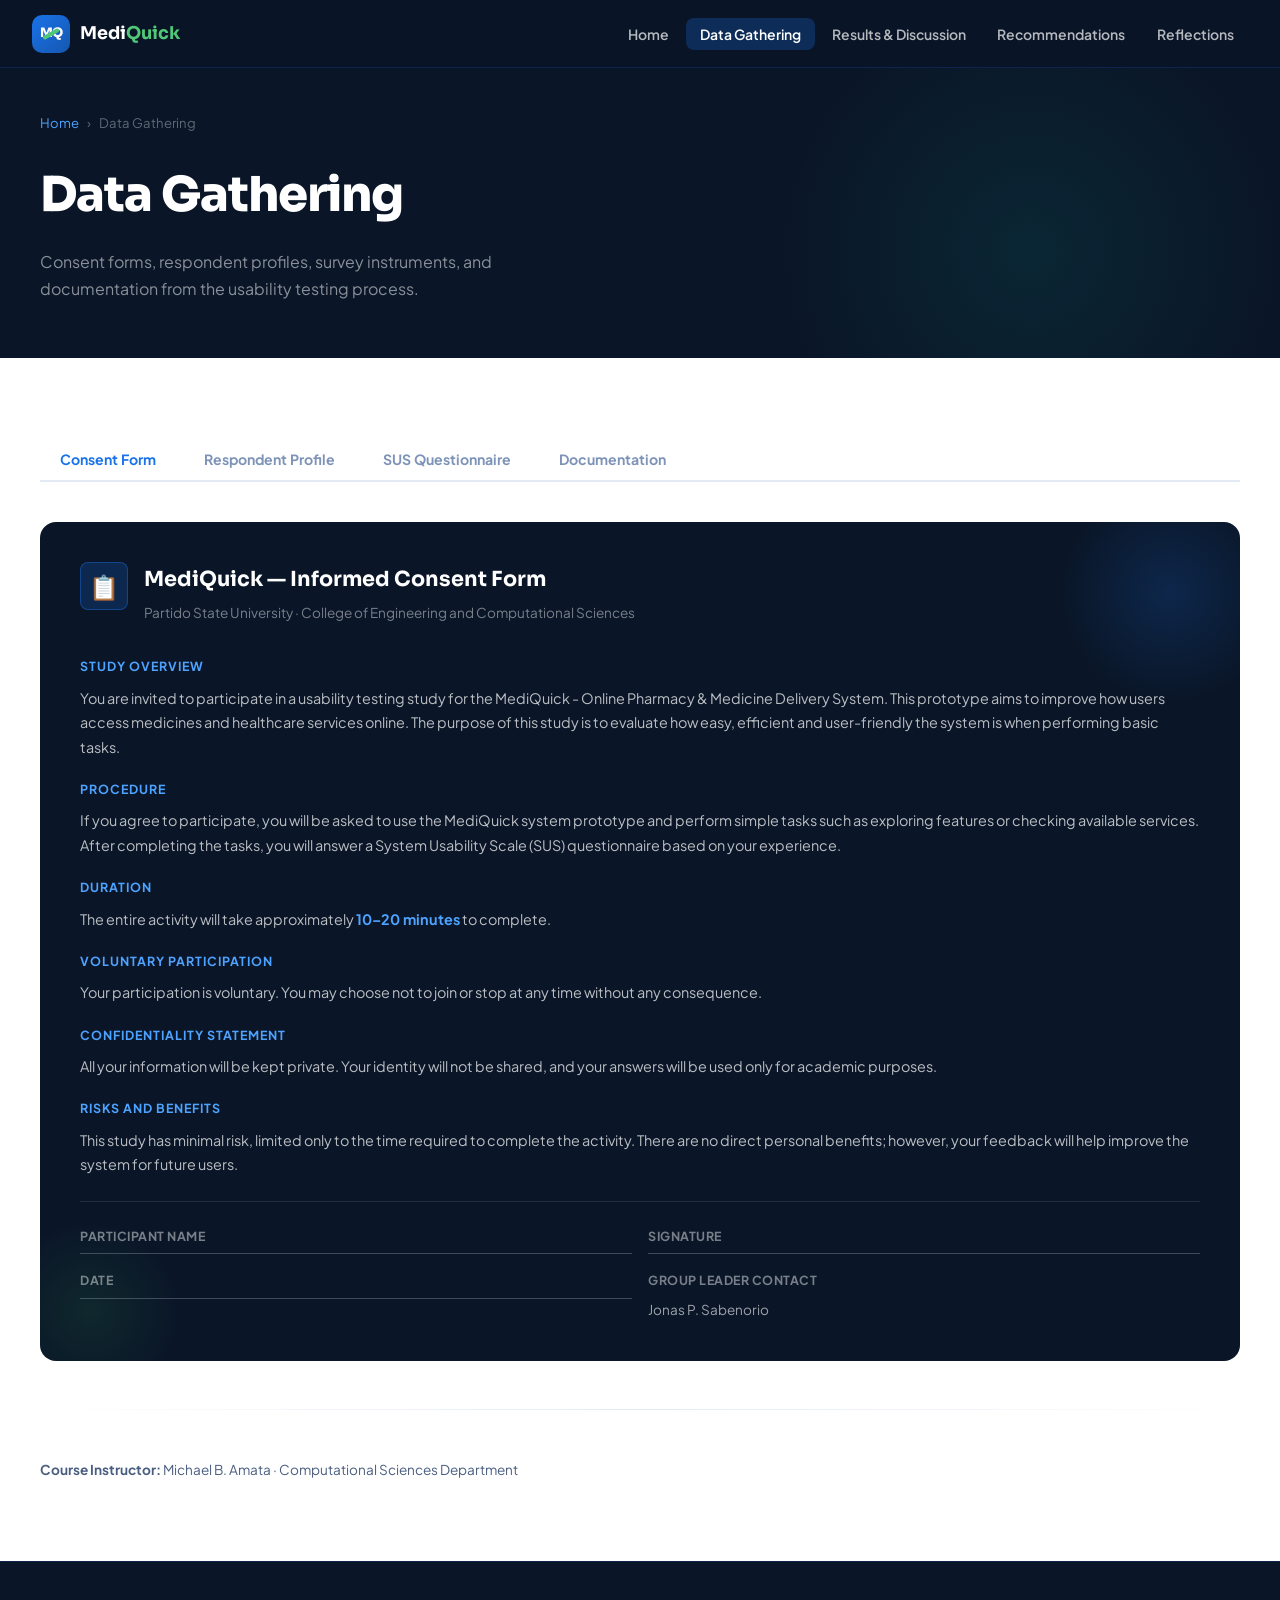
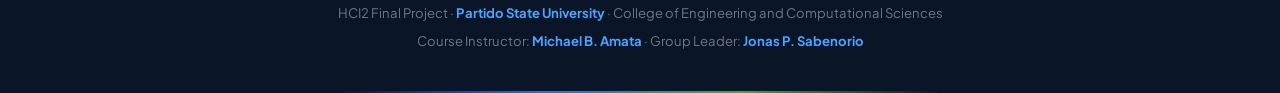
==== commit 7b02f7c9: "Added final pages and assets" ====
--- a/pages/data-gathering.html
+++ b/pages/data-gathering.html
@@ -107,6 +107,1011 @@
     }
     .photo-placeholder span { font-size: 1.5rem; }
   </style>
+<style>
+@import url('https://fonts.googleapis.com/css2?family=Plus+Jakarta+Sans:ital,wght@0,300;0,400;0,500;0,600;0,700;0,800;1,400&family=Sora:wght@600;700;800&display=swap');
+
+:root {
+  --blue:        #1A73E8;
+  --blue-dark:   #1557B0;
+  --blue-light:  #4DA3FF;
+  --blue-pale:   #EBF3FF;
+
+  --green:       #34A853;
+  --green-dark:  #1E7A38;
+  --green-light: #50C878;
+  --green-pale:  #E8F5EC;
+
+  --navy:        #0A1628;
+  --navy-mid:    #0E1F3D;
+  --navy-card:   #112244;
+  --white:       #FFFFFF;
+  --surface:     #F7F9FC;
+
+  --gray-50:     #F0F4FA;
+  --gray-100:    #E4EAF4;
+  --gray-200:    #C8D3E8;
+  --gray-400:    #7E93B8;
+  --gray-600:    #4A5E80;
+  --gray-800:    #1C2B45;
+
+  --accent-red:  #E53935;
+  --accent-gold: #F9A825;
+
+  --radius:      16px;
+  --radius-sm:   8px;
+  --shadow:      0 4px 24px rgba(26,115,232,0.10);
+  --shadow-lg:   0 12px 48px rgba(26,115,232,0.16);
+  --transition:  all 0.3s cubic-bezier(0.4, 0, 0.2, 1);
+}
+
+*, *::before, *::after { box-sizing: border-box; margin: 0; padding: 0; }
+html { scroll-behavior: smooth; }
+body { font-family: 'Plus Jakarta Sans', sans-serif; background: var(--surface); color: var(--gray-800); line-height: 1.7; font-size: 16px; overflow-x: hidden; }
+
+/* NAVBAR */
+.navbar { position: fixed; top: 0; left: 0; right: 0; z-index: 1000; background: rgba(10,22,40,0.97); backdrop-filter: blur(16px); -webkit-backdrop-filter: blur(16px); border-bottom: 1px solid rgba(26,115,232,0.18); padding: 0 2rem; height: 68px; display: flex; align-items: center; justify-content: space-between; }
+.nav-brand { display: flex; align-items: center; gap: 10px; text-decoration: none; }
+.nav-logo { width: 38px; height: 38px; background: linear-gradient(135deg, var(--blue), var(--blue-dark)); border-radius: 10px; display: flex; align-items: center; justify-content: center; font-family: 'Sora', sans-serif; font-weight: 800; font-size: 13px; color: white; letter-spacing: -0.5px; position: relative; overflow: hidden; }
+.nav-logo::after { content: ''; position: absolute; width: 18px; height: 4px; background: var(--green-light); border-radius: 2px; transform: rotate(-30deg); }
+.nav-title { font-family: 'Sora', sans-serif; font-weight: 700; font-size: 1.1rem; color: white; }
+.nav-title .green { color: var(--green-light); }
+.nav-links { display: flex; align-items: center; gap: 0.15rem; list-style: none; }
+.nav-links a { color: rgba(255,255,255,0.7); text-decoration: none; font-size: 0.875rem; font-weight: 600; padding: 0.45rem 0.9rem; border-radius: var(--radius-sm); transition: var(--transition); white-space: nowrap; }
+.nav-links a:hover { color: white; background: rgba(26,115,232,0.18); }
+.nav-links a.active { color: white; background: rgba(26,115,232,0.25); }
+.hamburger { display: none; flex-direction: column; gap: 5px; cursor: pointer; background: none; border: none; padding: 4px; }
+.hamburger span { display: block; width: 24px; height: 2px; background: white; border-radius: 2px; transition: var(--transition); }
+
+/* HERO */
+.hero { min-height: 100vh; background: var(--navy); position: relative; display: flex; align-items: center; overflow: hidden; padding: 8rem 2rem 6rem; }
+.hero-bg { position: absolute; inset: 0; background: radial-gradient(ellipse 55% 60% at 75% 35%, rgba(26,115,232,0.20) 0%, transparent 65%), radial-gradient(ellipse 40% 40% at 15% 75%, rgba(52,168,83,0.14) 0%, transparent 55%); }
+.hero-grid { position: absolute; inset: 0; background-image: linear-gradient(rgba(26,115,232,0.05) 1px, transparent 1px), linear-gradient(90deg, rgba(26,115,232,0.05) 1px, transparent 1px); background-size: 52px 52px; }
+.hero-container { position: relative; max-width: 1200px; margin: 0 auto; width: 100%; display: grid; grid-template-columns: 1fr 1fr; gap: 4rem; align-items: center; }
+.hero-badge { display: inline-flex; align-items: center; gap: 6px; background: rgba(52,168,83,0.14); border: 1px solid rgba(52,168,83,0.35); border-radius: 999px; padding: 6px 16px; font-size: 0.78rem; font-weight: 700; color: var(--green-light); letter-spacing: 0.5px; text-transform: uppercase; margin-bottom: 1.5rem; }
+.hero-badge::before { content: ''; width: 6px; height: 6px; background: var(--green-light); border-radius: 50%; animation: blink 2s ease-in-out infinite; }
+@keyframes blink { 0%, 100% { opacity: 1; } 50% { opacity: 0.3; } }
+.hero h1 { font-family: 'Sora', sans-serif; font-size: clamp(2.2rem, 4vw, 3.5rem); font-weight: 800; color: white; line-height: 1.1; letter-spacing: -1.5px; margin-bottom: 1.25rem; }
+.hero h1 .highlight-blue { background: linear-gradient(135deg, var(--blue-light), #81C1FF); -webkit-background-clip: text; -webkit-text-fill-color: transparent; background-clip: text; }
+.hero h1 .highlight-green { background: linear-gradient(135deg, var(--green-light), #7DEFA0); -webkit-background-clip: text; -webkit-text-fill-color: transparent; background-clip: text; }
+.hero-desc { color: rgba(255,255,255,0.62); font-size: 1.05rem; max-width: 480px; margin-bottom: 2rem; line-height: 1.75; }
+.hero-cta-row { display: flex; gap: 0.75rem; flex-wrap: wrap; margin-bottom: 2rem; }
+.btn-primary { display: inline-flex; align-items: center; gap: 8px; background: linear-gradient(135deg, var(--blue), var(--blue-dark)); color: white; padding: 0.7rem 1.5rem; border-radius: var(--radius-sm); font-weight: 700; font-size: 0.9rem; text-decoration: none; transition: var(--transition); box-shadow: 0 4px 16px rgba(26,115,232,0.35); }
+.btn-primary:hover { transform: translateY(-2px); box-shadow: 0 8px 24px rgba(26,115,232,0.45); }
+.btn-secondary { display: inline-flex; align-items: center; gap: 8px; background: rgba(255,255,255,0.07); border: 1px solid rgba(255,255,255,0.15); color: rgba(255,255,255,0.85); padding: 0.7rem 1.5rem; border-radius: var(--radius-sm); font-weight: 600; font-size: 0.9rem; text-decoration: none; transition: var(--transition); }
+.btn-secondary:hover { background: rgba(255,255,255,0.12); color: white; }
+.hero-tags { display: flex; flex-wrap: wrap; gap: 0.5rem; }
+.hero-tag { background: rgba(255,255,255,0.07); border: 1px solid rgba(255,255,255,0.11); border-radius: var(--radius-sm); padding: 5px 12px; font-size: 0.78rem; color: rgba(255,255,255,0.65); font-weight: 500; }
+
+/* Hero card */
+.hero-card { background: rgba(255,255,255,0.04); border: 1px solid rgba(26,115,232,0.22); border-radius: var(--radius); padding: 2rem; backdrop-filter: blur(10px); }
+.hero-card-label { font-size: 0.68rem; text-transform: uppercase; letter-spacing: 2px; color: var(--blue-light); font-weight: 700; margin-bottom: 1.5rem; }
+.member-grid { display: grid; grid-template-columns: 1fr 1fr; gap: 1rem; }
+.member-item { display: flex; align-items: center; gap: 10px; }
+.member-avatar { width: 40px; height: 40px; border-radius: 50%; background: linear-gradient(135deg, var(--blue-dark), var(--blue-light)); display: flex; align-items: center; justify-content: center; font-family: 'Sora', sans-serif; font-weight: 700; font-size: 0.85rem; color: white; flex-shrink: 0; }
+.member-avatar.green { background: linear-gradient(135deg, var(--green-dark), var(--green-light)); }
+.member-info { flex: 1; min-width: 0; }
+.member-name { font-size: 0.82rem; font-weight: 700; color: white; white-space: nowrap; overflow: hidden; text-overflow: ellipsis; }
+.member-role { font-size: 0.72rem; color: rgba(255,255,255,0.42); }
+.hero-prototype { margin-top: 1.5rem; padding-top: 1.5rem; border-top: 1px solid rgba(255,255,255,0.08); display: flex; align-items: center; justify-content: space-between; }
+.proto-label { font-size: 0.75rem; color: rgba(255,255,255,0.38); }
+.proto-link { display: flex; align-items: center; gap: 5px; color: var(--green-light); font-size: 0.82rem; font-weight: 700; text-decoration: none; transition: var(--transition); }
+.proto-link:hover { opacity: 0.8; }
+
+/* SECTIONS */
+.section { padding: 5rem 2rem; }
+.section-alt { background: white; }
+.container { max-width: 1200px; margin: 0 auto; }
+.section-eyebrow { font-size: 0.7rem; text-transform: uppercase; letter-spacing: 2.5px; font-weight: 800; color: var(--blue); margin-bottom: 0.65rem; display: flex; align-items: center; gap: 8px; }
+.section-eyebrow::before { content: ''; display: inline-block; width: 20px; height: 2px; background: linear-gradient(90deg, var(--blue), var(--green)); border-radius: 2px; }
+.section-title { font-family: 'Sora', sans-serif; font-size: clamp(1.8rem, 3vw, 2.6rem); font-weight: 800; color: var(--navy); letter-spacing: -1px; line-height: 1.15; margin-bottom: 1rem; }
+.section-desc { color: var(--gray-600); max-width: 560px; margin-bottom: 3rem; font-size: 0.97rem; line-height: 1.75; }
+
+/* CARDS */
+.card { background: white; border: 1px solid var(--gray-100); border-radius: var(--radius); padding: 1.75rem; transition: var(--transition); }
+.card:hover { box-shadow: var(--shadow); border-color: rgba(26,115,232,0.2); transform: translateY(-2px); }
+
+/* TABS */
+.tab-nav { display: flex; gap: 0.5rem; margin-bottom: 2.5rem; border-bottom: 2px solid var(--gray-100); overflow-x: auto; }
+.tab-btn { padding: 0.75rem 1.25rem; border: none; background: none; font-family: 'Plus Jakarta Sans', sans-serif; font-size: 0.88rem; font-weight: 700; color: var(--gray-400); cursor: pointer; border-bottom: 2px solid transparent; margin-bottom: -2px; transition: var(--transition); white-space: nowrap; }
+.tab-btn.active { color: var(--blue); border-bottom-color: var(--blue); }
+.tab-panel { display: none; }
+.tab-panel.active { display: block; }
+
+/* CONSENT */
+.consent-box { background: var(--navy); border-radius: var(--radius); padding: 2.5rem; color: white; position: relative; overflow: hidden; }
+.consent-box::before { content: ''; position: absolute; top: -40px; right: -40px; width: 220px; height: 220px; background: radial-gradient(circle, rgba(26,115,232,0.18), transparent 70%); }
+.consent-box::after { content: ''; position: absolute; bottom: -40px; left: -40px; width: 180px; height: 180px; background: radial-gradient(circle, rgba(52,168,83,0.12), transparent 70%); }
+.consent-header { display: flex; align-items: flex-start; gap: 1rem; margin-bottom: 2rem; position: relative; z-index: 1; }
+.consent-icon { width: 48px; height: 48px; background: rgba(26,115,232,0.2); border: 1px solid rgba(26,115,232,0.4); border-radius: var(--radius-sm); display: flex; align-items: center; justify-content: center; font-size: 1.5rem; flex-shrink: 0; }
+.consent-title { font-family: 'Sora', sans-serif; font-size: 1.3rem; font-weight: 700; margin-bottom: 0.25rem; }
+.consent-subtitle { font-size: 0.85rem; color: rgba(255,255,255,0.45); }
+.consent-section { margin-bottom: 1.25rem; position: relative; z-index: 1; }
+.consent-section-title { font-weight: 700; font-size: 0.78rem; text-transform: uppercase; letter-spacing: 1px; color: var(--blue-light); margin-bottom: 0.5rem; }
+.consent-section p { font-size: 0.9rem; color: rgba(255,255,255,0.72); line-height: 1.7; }
+.consent-fields { display: grid; grid-template-columns: 1fr 1fr; gap: 1rem; margin-top: 1.5rem; padding-top: 1.5rem; border-top: 1px solid rgba(255,255,255,0.1); position: relative; z-index: 1; }
+.consent-field label { display: block; font-size: 0.78rem; font-weight: 700; color: rgba(255,255,255,0.45); margin-bottom: 0.4rem; text-transform: uppercase; letter-spacing: 0.5px; }
+.consent-field .field-line { height: 1px; background: rgba(255,255,255,0.22); width: 100%; }
+
+/* SUS TABLE */
+.sus-table { width: 100%; border-collapse: collapse; margin-top: 1.5rem; font-size: 0.9rem; }
+.sus-table thead tr { background: var(--navy); color: white; }
+.sus-table th { padding: 0.9rem 1rem; font-family: 'Sora', sans-serif; font-size: 0.78rem; font-weight: 700; text-align: center; }
+.sus-table th:first-child { text-align: left; }
+.sus-table td { padding: 0.9rem 1rem; border-bottom: 1px solid var(--gray-50); vertical-align: middle; text-align: center; }
+.sus-table td:first-child { text-align: left; color: var(--gray-800); font-weight: 500; width: 50%; }
+.sus-table tr:hover td { background: var(--gray-50); }
+.radio-circle { width: 18px; height: 18px; border: 2px solid var(--gray-200); border-radius: 50%; margin: 0 auto; }
+
+/* PROFILE */
+.profile-grid { display: grid; grid-template-columns: repeat(auto-fit, minmax(180px, 1fr)); gap: 1.25rem; }
+.profile-stat { background: linear-gradient(135deg, var(--blue-pale), white); border: 1px solid var(--gray-100); border-radius: var(--radius-sm); padding: 1.5rem; text-align: center; }
+.profile-stat-num { font-family: 'Sora', sans-serif; font-size: 2.2rem; font-weight: 800; color: var(--blue); line-height: 1; margin-bottom: 0.4rem; }
+.profile-stat-label { font-size: 0.82rem; color: var(--gray-600); font-weight: 600; }
+
+/* HEURISTIC CARDS */
+.heuristic-grid { display: grid; grid-template-columns: repeat(auto-fit, minmax(300px, 1fr)); gap: 1.25rem; }
+.heuristic-card { background: white; border: 1px solid var(--gray-100); border-radius: var(--radius); padding: 1.5rem; position: relative; overflow: hidden; transition: var(--transition); }
+.heuristic-card:hover { border-color: var(--blue); box-shadow: var(--shadow); transform: translateY(-2px); }
+.heuristic-card::before { content: ''; position: absolute; top: 0; left: 0; right: 0; height: 3px; background: linear-gradient(90deg, var(--blue), var(--green)); opacity: 0; transition: opacity 0.3s; }
+.heuristic-card:hover::before { opacity: 1; }
+.heuristic-num { font-family: 'Sora', sans-serif; font-size: 3rem; font-weight: 800; color: rgba(26,115,232,0.08); position: absolute; top: 0.5rem; right: 1rem; line-height: 1; }
+.severity-badge { display: inline-block; padding: 3px 10px; border-radius: 999px; font-size: 0.72rem; font-weight: 700; text-transform: uppercase; letter-spacing: 0.5px; margin-bottom: 0.75rem; }
+.severity-high { background: #FFEBEE; color: var(--accent-red); }
+.severity-medium { background: #FFF8E1; color: #E65100; }
+.severity-low { background: var(--green-pale); color: var(--green-dark); }
+.heuristic-title { font-family: 'Sora', sans-serif; font-size: 0.95rem; font-weight: 700; color: var(--navy); margin-bottom: 0.5rem; }
+.heuristic-desc { font-size: 0.85rem; color: var(--gray-600); margin-bottom: 1rem; line-height: 1.65; }
+.heuristic-rec { background: var(--gray-50); border-left: 3px solid var(--blue); padding: 0.75rem 1rem; border-radius: 0 var(--radius-sm) var(--radius-sm) 0; font-size: 0.82rem; color: var(--gray-800); }
+.heuristic-rec strong { display: block; font-size: 0.72rem; text-transform: uppercase; letter-spacing: 0.5px; color: var(--blue); margin-bottom: 0.25rem; }
+
+/* SCORE DISPLAY */
+.score-display { background: var(--navy); border-radius: var(--radius); padding: 2.5rem; display: flex; align-items: center; gap: 3rem; flex-wrap: wrap; margin-bottom: 2rem; position: relative; overflow: hidden; }
+.score-display::before { content: ''; position: absolute; inset: 0; background: radial-gradient(ellipse 50% 60% at 80% 50%, rgba(26,115,232,0.15) 0%, transparent 60%), radial-gradient(ellipse 30% 40% at 10% 80%, rgba(52,168,83,0.10) 0%, transparent 50%); }
+.score-circle { width: 140px; height: 140px; border-radius: 50%; background: conic-gradient(var(--blue-light) 0% 77.5%, rgba(255,255,255,0.08) 77.5% 100%); display: flex; align-items: center; justify-content: center; position: relative; flex-shrink: 0; z-index: 1; }
+.score-circle::after { content: ''; width: 110px; height: 110px; background: var(--navy); border-radius: 50%; position: absolute; }
+.score-value { position: relative; z-index: 1; text-align: center; }
+.score-num { font-family: 'Sora', sans-serif; font-size: 2rem; font-weight: 800; color: white; line-height: 1; }
+.score-unit { font-size: 0.7rem; color: rgba(255,255,255,0.45); }
+.score-info { flex: 1; position: relative; z-index: 1; }
+.score-grade { font-family: 'Sora', sans-serif; font-size: 1.6rem; font-weight: 800; color: var(--green-light); margin-bottom: 0.5rem; }
+.score-detail { color: rgba(255,255,255,0.58); font-size: 0.9rem; margin-bottom: 1rem; line-height: 1.6; }
+.score-breakdown { display: flex; gap: 1.5rem; flex-wrap: wrap; }
+.score-item { text-align: center; }
+.score-item-val { font-family: 'Sora', sans-serif; font-size: 1.3rem; font-weight: 700; color: white; }
+.score-item-label { font-size: 0.72rem; color: rgba(255,255,255,0.38); }
+
+/* SUS BAR */
+.sus-bar-wrap { margin-bottom: 2.5rem; }
+.sus-bar-item { margin-bottom: 1.1rem; }
+.sus-bar-label { display: flex; justify-content: space-between; font-size: 0.82rem; font-weight: 600; color: var(--gray-800); margin-bottom: 0.35rem; }
+.sus-bar-label span { color: var(--gray-400); font-weight: 400; }
+.sus-bar-track { height: 8px; background: var(--gray-100); border-radius: 99px; overflow: hidden; }
+.sus-bar-fill { height: 100%; border-radius: 99px; background: linear-gradient(90deg, var(--blue-dark), var(--blue-light)); transition: width 1.2s cubic-bezier(0.4,0,0.2,1); width: 0; }
+.sus-bar-fill.animated { width: var(--target-width); }
+
+/* ISSUE LIST */
+.issue-list { list-style: none; }
+.issue-item { display: flex; gap: 1rem; padding: 1.25rem; border-radius: var(--radius-sm); border: 1px solid var(--gray-100); background: white; margin-bottom: 0.75rem; transition: var(--transition); }
+.issue-item:hover { box-shadow: var(--shadow); border-color: rgba(26,115,232,0.2); }
+.issue-num { width: 32px; height: 32px; background: var(--navy); color: white; border-radius: 50%; display: flex; align-items: center; justify-content: center; font-family: 'Sora', sans-serif; font-size: 0.78rem; font-weight: 700; flex-shrink: 0; }
+.issue-body { flex: 1; }
+.issue-title { font-weight: 700; color: var(--navy); font-size: 0.92rem; margin-bottom: 0.25rem; }
+.issue-desc { font-size: 0.85rem; color: var(--gray-600); line-height: 1.6; }
+.issue-heuristic { display: inline-block; margin-top: 0.4rem; font-size: 0.72rem; font-weight: 700; color: var(--blue-dark); background: var(--blue-pale); padding: 2px 8px; border-radius: 4px; }
+
+.callout { background: linear-gradient(135deg, var(--navy), var(--navy-card)); border-left: 4px solid var(--blue-light); border-radius: 0 var(--radius-sm) var(--radius-sm) 0; padding: 1.25rem 1.5rem; color: rgba(255,255,255,0.82); font-size: 0.9rem; margin: 1.5rem 0; font-style: italic; }
+.prose { color: var(--gray-800); line-height: 1.85; font-size: 0.95rem; }
+.prose p { margin-bottom: 1.1rem; }
+.prose strong { color: var(--navy); }
+.two-col { display: grid; grid-template-columns: 1fr 1fr; gap: 2rem; }
+
+/* RECOMMENDATIONS */
+.rec-grid { display: grid; grid-template-columns: repeat(auto-fit, minmax(260px, 1fr)); gap: 1.25rem; }
+.rec-card { background: white; border: 1px solid var(--gray-100); border-radius: var(--radius); padding: 1.5rem; border-top: 3px solid var(--blue); transition: var(--transition); }
+.rec-card:nth-child(even) { border-top-color: var(--green); }
+.rec-card:hover { box-shadow: var(--shadow); transform: translateY(-2px); }
+.rec-icon { font-size: 1.75rem; margin-bottom: 0.75rem; }
+.rec-title { font-family: 'Sora', sans-serif; font-size: 0.95rem; font-weight: 700; color: var(--navy); margin-bottom: 0.5rem; }
+.rec-desc { font-size: 0.85rem; color: var(--gray-600); line-height: 1.65; }
+
+/* TIMELINE */
+.timeline { position: relative; padding-left: 2rem; }
+.timeline::before { content: ''; position: absolute; left: 0; top: 0; bottom: 0; width: 2px; background: linear-gradient(to bottom, var(--blue), var(--green), rgba(52,168,83,0.1)); }
+.timeline-item { position: relative; margin-bottom: 2rem; padding-left: 1.5rem; }
+.timeline-dot { position: absolute; left: -2.45rem; top: 0.35rem; width: 14px; height: 14px; border-radius: 50%; border: 2px solid var(--blue); background: white; }
+.timeline-dot.filled { background: var(--blue); }
+.timeline-label { font-size: 0.72rem; text-transform: uppercase; letter-spacing: 1px; font-weight: 700; margin-bottom: 0.4rem; }
+.label-immediate { color: var(--accent-red); }
+.label-short { color: var(--accent-gold); }
+.label-long { color: var(--green); }
+.timeline-card { background: white; border: 1px solid var(--gray-100); border-radius: var(--radius); padding: 1.25rem 1.5rem; transition: var(--transition); }
+.timeline-card:hover { box-shadow: var(--shadow); border-color: rgba(26,115,232,0.2); }
+.timeline-title { font-family: 'Sora', sans-serif; font-size: 0.95rem; font-weight: 700; color: var(--navy); margin-bottom: 0.4rem; }
+.timeline-desc { font-size: 0.87rem; color: var(--gray-600); line-height: 1.65; }
+
+/* DESIGN CARDS */
+.design-grid { display: grid; grid-template-columns: repeat(auto-fit, minmax(280px, 1fr)); gap: 1.25rem; }
+.design-card { background: white; border: 1px solid var(--gray-100); border-radius: var(--radius); overflow: hidden; transition: var(--transition); }
+.design-card:hover { box-shadow: var(--shadow); transform: translateY(-2px); }
+.design-card-header { background: var(--navy); padding: 1.25rem 1.5rem; display: flex; align-items: center; gap: 0.75rem; }
+.design-card-icon { width: 40px; height: 40px; background: rgba(26,115,232,0.15); border: 1px solid rgba(26,115,232,0.3); border-radius: var(--radius-sm); display: flex; align-items: center; justify-content: center; font-size: 1.2rem; }
+.design-card-title { font-family: 'Sora', sans-serif; font-weight: 700; color: white; font-size: 0.92rem; }
+.design-card-body { padding: 1.25rem 1.5rem; }
+.design-card-body p { font-size: 0.87rem; color: var(--gray-600); margin-bottom: 0.75rem; line-height: 1.65; }
+.before-after { display: grid; grid-template-columns: 1fr 1fr; gap: 0.5rem; margin-top: 0.75rem; }
+.ba-box { border-radius: var(--radius-sm); padding: 0.65rem 0.75rem; font-size: 0.78rem; }
+.ba-before { background: #FFEBEE; border: 1px solid #FFCDD2; color: #B71C1C; }
+.ba-after { background: var(--green-pale); border: 1px solid #A5D6A7; color: var(--green-dark); }
+.ba-label { font-weight: 700; font-size: 0.68rem; text-transform: uppercase; letter-spacing: 0.5px; margin-bottom: 0.25rem; opacity: 0.7; }
+
+/* SUMMARY TABLE */
+.summary-table { width: 100%; border-collapse: collapse; font-size: 0.88rem; }
+.summary-table th { background: var(--navy); color: white; padding: 0.85rem 1rem; text-align: left; font-family: 'Sora', sans-serif; font-size: 0.78rem; font-weight: 700; }
+.summary-table td { padding: 0.85rem 1rem; border-bottom: 1px solid var(--gray-50); vertical-align: top; color: var(--gray-800); }
+.summary-table tr:hover td { background: var(--gray-50); }
+.priority-dot { display: inline-block; width: 8px; height: 8px; border-radius: 50%; margin-right: 6px; }
+.dot-high { background: var(--accent-red); }
+.dot-medium { background: var(--accent-gold); }
+.dot-low { background: var(--green); }
+
+/* DOC CARDS */
+.doc-card { background: white; border: 1px solid var(--gray-100); border-radius: var(--radius); padding: 1.5rem; display: flex; align-items: center; gap: 1rem; margin-bottom: 0.75rem; transition: var(--transition); text-decoration: none; color: inherit; }
+.doc-card:hover { box-shadow: var(--shadow); border-color: rgba(26,115,232,0.2); }
+.doc-icon { width: 46px; height: 46px; background: var(--blue-pale); border-radius: var(--radius-sm); display: flex; align-items: center; justify-content: center; font-size: 1.4rem; flex-shrink: 0; }
+.doc-title { font-weight: 700; font-size: 0.9rem; color: var(--navy); }
+.doc-meta { font-size: 0.78rem; color: var(--gray-400); margin-top: 2px; }
+
+/* PHOTO GRID */
+.photo-grid { display: grid; grid-template-columns: repeat(auto-fill, minmax(180px, 1fr)); gap: 1rem; }
+.photo-placeholder { aspect-ratio: 4/3; background: var(--gray-50); border-radius: var(--radius-sm); border: 2px dashed var(--gray-200); display: flex; flex-direction: column; align-items: center; justify-content: center; color: var(--gray-400); font-size: 0.78rem; gap: 0.5rem; }
+.photo-placeholder .ph-icon { font-size: 1.5rem; }
+
+/* PAGE HERO */
+.page-hero { background: var(--navy); padding: 7rem 2rem 3.5rem; position: relative; overflow: hidden; }
+.page-hero-inner { position: relative; z-index: 1; max-width: 1200px; margin: 0 auto; }
+.breadcrumb { display: flex; align-items: center; gap: 0.5rem; font-size: 0.82rem; color: rgba(255,255,255,0.35); margin-bottom: 1.25rem; }
+.breadcrumb a { color: var(--blue-light); text-decoration: none; }
+.page-hero h1 { font-family: 'Sora', sans-serif; font-size: clamp(2rem, 4vw, 3rem); font-weight: 800; color: white; letter-spacing: -1px; margin-bottom: 0.75rem; }
+.page-hero p { color: rgba(255,255,255,0.52); max-width: 540px; font-size: 1rem; }
+
+/* OPEN ENDED */
+.open-ended-list { list-style: none; }
+.open-ended-list li { background: var(--gray-50); border-radius: var(--radius-sm); padding: 1rem 1.25rem; margin-bottom: 0.75rem; font-weight: 600; color: var(--gray-800); border-left: 3px solid var(--blue); font-size: 0.9rem; }
+
+/* FOOTER */
+footer { background: var(--navy); color: rgba(255,255,255,0.42); text-align: center; padding: 2.5rem 2rem; font-size: 0.82rem; border-top: 1px solid rgba(26,115,232,0.15); position: relative; overflow: hidden; }
+footer::before { content: ''; position: absolute; bottom: 0; left: 50%; transform: translateX(-50%); width: 600px; height: 2px; background: linear-gradient(90deg, transparent, var(--blue), var(--green), transparent); }
+footer strong { color: var(--blue-light); }
+footer .green { color: var(--green-light); }
+
+/* DIVIDER */
+.divider { height: 1px; background: linear-gradient(90deg, transparent, var(--gray-100), transparent); margin: 3rem 0; }
+
+/* ANIMATIONS */
+.fade-up { opacity: 0; transform: translateY(24px); transition: opacity 0.6s ease, transform 0.6s ease; }
+.fade-up.visible { opacity: 1; transform: translateY(0); }
+.anim-fade-up { opacity: 0; transform: translateY(28px); transition: opacity 0.55s ease, transform 0.55s ease; }
+.anim-fade-down { opacity: 0; transform: translateY(-20px); transition: opacity 0.55s ease, transform 0.55s ease; }
+.anim-fade-in { opacity: 0; transition: opacity 0.6s ease; }
+.anim-scale-in { opacity: 0; transform: scale(0.94); transition: opacity 0.5s ease, transform 0.5s cubic-bezier(0.34,1.56,0.64,1); }
+.anim-slide-left { opacity: 0; transform: translateX(-24px); transition: opacity 0.55s ease, transform 0.55s ease; }
+.anim-slide-right { opacity: 0; transform: translateX(24px); transition: opacity 0.55s ease, transform 0.55s ease; }
+.anim-flip-in { opacity: 0; transform: perspective(600px) rotateX(12deg); transition: opacity 0.5s ease, transform 0.5s ease; }
+.anim-fade-up.is-visible, .anim-fade-down.is-visible, .anim-fade-in.is-visible, .anim-scale-in.is-visible, .anim-slide-left.is-visible, .anim-slide-right.is-visible, .anim-flip-in.is-visible { opacity: 1; transform: none; }
+.ripple-container { position: relative; overflow: hidden; }
+.ripple-wave { position: absolute; border-radius: 50%; background: rgba(26,115,232,0.18); transform: scale(0); animation: ripple 0.6s ease-out; pointer-events: none; }
+@keyframes ripple { to { transform: scale(2.5); opacity: 0; } }
+
+/* RESPONSIVE */
+@media (max-width: 768px) {
+  .nav-links { display: none; }
+  .nav-links.open { display: flex; flex-direction: column; position: absolute; top: 68px; left: 0; right: 0; background: var(--navy-mid); padding: 1rem; border-bottom: 1px solid rgba(26,115,232,0.18); }
+  .hamburger { display: flex; }
+  .hero-container { grid-template-columns: 1fr; gap: 2rem; }
+  .hero-card { display: none; }
+  .member-grid { grid-template-columns: 1fr; }
+  .consent-fields { grid-template-columns: 1fr; }
+  .score-display { flex-direction: column; gap: 1.5rem; }
+  .two-col { grid-template-columns: 1fr; }
+  .before-after { grid-template-columns: 1fr; }
+}
+
+/* ============================================================
+   MEDIQUICK — animations.css
+   Add <link rel="stylesheet" href="assets/css/animations.css">
+   (or ../assets/css/animations.css from /pages/) AFTER style.css
+   ============================================================ */
+
+/* ── 1. KEYFRAME LIBRARY ────────────────────────────────────── */
+
+@keyframes fadeUp {
+  from { opacity: 0; transform: translateY(32px); }
+  to   { opacity: 1; transform: translateY(0); }
+}
+
+@keyframes fadeDown {
+  from { opacity: 0; transform: translateY(-24px); }
+  to   { opacity: 1; transform: translateY(0); }
+}
+
+@keyframes fadeIn {
+  from { opacity: 0; }
+  to   { opacity: 1; }
+}
+
+@keyframes scaleIn {
+  from { opacity: 0; transform: scale(0.88); }
+  to   { opacity: 1; transform: scale(1); }
+}
+
+@keyframes slideInLeft {
+  from { opacity: 0; transform: translateX(-40px); }
+  to   { opacity: 1; transform: translateX(0); }
+}
+
+@keyframes slideInRight {
+  from { opacity: 0; transform: translateX(40px); }
+  to   { opacity: 1; transform: translateX(0); }
+}
+
+@keyframes floatY {
+  0%, 100% { transform: translateY(0); }
+  50%       { transform: translateY(-10px); }
+}
+
+@keyframes pulseGlow {
+  0%, 100% { box-shadow: 0 0 0 0 rgba(10,155,138,0); }
+  50%       { box-shadow: 0 0 0 10px rgba(10,155,138,0.15); }
+}
+
+@keyframes spinSlow {
+  from { transform: rotate(0deg); }
+  to   { transform: rotate(360deg); }
+}
+
+@keyframes blink {
+  0%, 100% { opacity: 1; }
+  50%       { opacity: 0.25; }
+}
+
+@keyframes shimmer {
+  0%   { background-position: -400px 0; }
+  100% { background-position: 400px 0; }
+}
+
+@keyframes borderPulse {
+  0%, 100% { border-color: rgba(10,155,138,0.2); }
+  50%       { border-color: rgba(10,155,138,0.6); }
+}
+
+@keyframes countUp {
+  from { opacity: 0; transform: translateY(12px); }
+  to   { opacity: 1; transform: translateY(0); }
+}
+
+@keyframes dashDraw {
+  from { stroke-dashoffset: 1000; }
+  to   { stroke-dashoffset: 0; }
+}
+
+@keyframes navSlideDown {
+  from { opacity: 0; transform: translateY(-100%); }
+  to   { opacity: 1; transform: translateY(0); }
+}
+
+@keyframes ripple {
+  0%   { transform: scale(0); opacity: 0.5; }
+  100% { transform: scale(3); opacity: 0; }
+}
+
+@keyframes progressFill {
+  from { width: 0%; }
+  to   { width: var(--target-width, 100%); }
+}
+
+@keyframes tabIndicatorSlide {
+  from { opacity: 0; transform: scaleX(0); }
+  to   { opacity: 1; transform: scaleX(1); }
+}
+
+@keyframes heroTextReveal {
+  from { opacity: 0; transform: translateY(20px) skewY(1deg); }
+  to   { opacity: 1; transform: translateY(0) skewY(0deg); }
+}
+
+@keyframes cardFlip {
+  0%   { transform: perspective(600px) rotateY(15deg) scale(0.96); opacity: 0; }
+  100% { transform: perspective(600px) rotateY(0deg) scale(1);    opacity: 1; }
+}
+
+@keyframes timelineDotPop {
+  0%   { transform: scale(0); opacity: 0; }
+  70%  { transform: scale(1.3); opacity: 1; }
+  100% { transform: scale(1); }
+}
+
+@keyframes gradientShift {
+  0%, 100% { background-position: 0% 50%; }
+  50%       { background-position: 100% 50%; }
+}
+
+
+/* ── 2. SCROLL-TRIGGERED ENTRANCE CLASSES ───────────────────── */
+/* Applied by JS when element enters viewport */
+
+.anim-fade-up {
+  opacity: 0;
+  transform: translateY(32px);
+  transition: opacity 0.65s cubic-bezier(0.22,1,0.36,1),
+              transform 0.65s cubic-bezier(0.22,1,0.36,1);
+}
+.anim-fade-up.is-visible {
+  opacity: 1;
+  transform: translateY(0);
+}
+
+.anim-fade-down {
+  opacity: 0;
+  transform: translateY(-24px);
+  transition: opacity 0.6s ease, transform 0.6s ease;
+}
+.anim-fade-down.is-visible { opacity: 1; transform: translateY(0); }
+
+.anim-fade-in {
+  opacity: 0;
+  transition: opacity 0.7s ease;
+}
+.anim-fade-in.is-visible { opacity: 1; }
+
+.anim-scale-in {
+  opacity: 0;
+  transform: scale(0.9);
+  transition: opacity 0.5s ease, transform 0.5s cubic-bezier(0.34,1.56,0.64,1);
+}
+.anim-scale-in.is-visible { opacity: 1; transform: scale(1); }
+
+.anim-slide-left {
+  opacity: 0;
+  transform: translateX(-40px);
+  transition: opacity 0.6s ease, transform 0.6s cubic-bezier(0.22,1,0.36,1);
+}
+.anim-slide-left.is-visible { opacity: 1; transform: translateX(0); }
+
+.anim-slide-right {
+  opacity: 0;
+  transform: translateX(40px);
+  transition: opacity 0.6s ease, transform 0.6s cubic-bezier(0.22,1,0.36,1);
+}
+.anim-slide-right.is-visible { opacity: 1; transform: translateX(0); }
+
+.anim-flip-in {
+  opacity: 0;
+  transform: perspective(600px) rotateY(15deg) scale(0.96);
+  transition: opacity 0.6s ease, transform 0.6s cubic-bezier(0.22,1,0.36,1);
+}
+.anim-flip-in.is-visible { opacity: 1; transform: perspective(600px) rotateY(0deg) scale(1); }
+
+/* Stagger delay helpers — add alongside any anim- class */
+.delay-100 { transition-delay: 0.1s !important; }
+.delay-200 { transition-delay: 0.2s !important; }
+.delay-300 { transition-delay: 0.3s !important; }
+.delay-400 { transition-delay: 0.4s !important; }
+.delay-500 { transition-delay: 0.5s !important; }
+.delay-600 { transition-delay: 0.6s !important; }
+.delay-700 { transition-delay: 0.7s !important; }
+.delay-800 { transition-delay: 0.8s !important; }
+
+
+/* ── 3. NAVBAR ANIMATION ────────────────────────────────────── */
+
+.navbar {
+  animation: navSlideDown 0.5s cubic-bezier(0.22,1,0.36,1) both;
+}
+
+.nav-brand {
+  animation: fadeIn 0.6s 0.3s ease both;
+}
+
+.nav-links li {
+  animation: fadeDown 0.4s ease both;
+}
+.nav-links li:nth-child(1) { animation-delay: 0.35s; }
+.nav-links li:nth-child(2) { animation-delay: 0.42s; }
+.nav-links li:nth-child(3) { animation-delay: 0.49s; }
+.nav-links li:nth-child(4) { animation-delay: 0.56s; }
+
+/* nav link hover underline sweep */
+.nav-links a {
+  position: relative;
+  overflow: hidden;
+}
+.nav-links a::after {
+  content: '';
+  position: absolute;
+  bottom: 4px; left: 50%; right: 50%;
+  height: 2px;
+  background: var(--teal-light);
+  border-radius: 2px;
+  transition: left 0.25s ease, right 0.25s ease;
+}
+.nav-links a:hover::after,
+.nav-links a.active::after {
+  left: 10px;
+  right: 10px;
+}
+
+
+/* ── 4. HERO SECTION ────────────────────────────────────────── */
+
+.hero-badge {
+  animation: fadeIn 0.6s 0.4s ease both;
+}
+
+.hero h1 {
+  animation: heroTextReveal 0.8s 0.55s cubic-bezier(0.22,1,0.36,1) both;
+}
+
+.hero-desc {
+  animation: fadeUp 0.7s 0.75s ease both;
+}
+
+.hero-tags {
+  animation: fadeUp 0.7s 0.9s ease both;
+}
+
+.hero-card {
+  animation: slideInRight 0.8s 0.6s cubic-bezier(0.22,1,0.36,1) both;
+}
+
+/* floating effect on hero card */
+.hero-card {
+  animation: slideInRight 0.8s 0.6s cubic-bezier(0.22,1,0.36,1) both,
+             floatY 5s 1.5s ease-in-out infinite;
+}
+
+/* member avatar pulse on hover */
+.member-avatar {
+  transition: transform 0.3s cubic-bezier(0.34,1.56,0.64,1),
+              box-shadow 0.3s ease;
+}
+.member-avatar:hover {
+  transform: scale(1.15);
+  box-shadow: 0 0 0 6px rgba(10,155,138,0.2);
+}
+
+/* hero background grid parallax hint */
+.hero-grid {
+  animation: fadeIn 1.2s 0.2s ease both;
+}
+
+/* blink dot already defined in keyframes, used in .hero-badge::before via style.css */
+
+
+/* ── 5. CARDS ───────────────────────────────────────────────── */
+
+/* Generic card hover lift & glow */
+.card {
+  transition: transform 0.3s cubic-bezier(0.22,1,0.36,1),
+              box-shadow 0.3s ease,
+              border-color 0.3s ease;
+}
+.card:hover {
+  transform: translateY(-5px);
+  box-shadow: 0 12px 36px rgba(10,155,138,0.16);
+}
+
+/* Heuristic cards — flip entrance */
+.heuristic-card {
+  transition: transform 0.35s cubic-bezier(0.22,1,0.36,1),
+              box-shadow 0.35s ease,
+              border-color 0.35s ease;
+}
+.heuristic-card:hover {
+  transform: translateY(-6px) scale(1.01);
+  box-shadow: 0 16px 40px rgba(10,155,138,0.18);
+  border-color: var(--teal);
+}
+
+/* heuristic number morphs on hover */
+.heuristic-card:hover .heuristic-num {
+  color: rgba(10,155,138,0.22);
+  transition: color 0.3s ease;
+}
+
+/* rec cards */
+.rec-card {
+  transition: transform 0.3s cubic-bezier(0.22,1,0.36,1),
+              box-shadow 0.3s ease;
+}
+.rec-card:hover {
+  transform: translateY(-5px);
+  box-shadow: 0 12px 32px rgba(10,155,138,0.14);
+}
+
+/* design cards */
+.design-card {
+  transition: transform 0.3s cubic-bezier(0.22,1,0.36,1),
+              box-shadow 0.3s ease;
+}
+.design-card:hover {
+  transform: translateY(-5px) scale(1.01);
+  box-shadow: 0 14px 38px rgba(10,155,138,0.16);
+}
+
+/* issue items */
+.issue-item {
+  transition: transform 0.3s ease, box-shadow 0.3s ease, border-color 0.3s ease;
+}
+.issue-item:hover {
+  transform: translateX(5px);
+  border-color: rgba(10,155,138,0.3);
+  box-shadow: 0 4px 20px rgba(10,155,138,0.1);
+}
+
+/* doc cards */
+.doc-card {
+  transition: transform 0.3s ease, box-shadow 0.3s ease, border-color 0.3s ease;
+}
+.doc-card:hover {
+  transform: translateX(4px);
+  border-color: rgba(10,155,138,0.3);
+  box-shadow: var(--shadow);
+}
+
+/* timeline cards */
+.timeline-card {
+  transition: transform 0.3s ease, box-shadow 0.3s ease, border-color 0.3s ease;
+}
+.timeline-card:hover {
+  transform: translateX(6px);
+  border-color: rgba(10,155,138,0.25);
+  box-shadow: 0 6px 24px rgba(10,155,138,0.1);
+}
+
+
+/* ── 6. BUTTONS & INTERACTIVE ELEMENTS ──────────────────────── */
+
+/* ripple effect base — JS adds .ripple-container class */
+.ripple-container {
+  position: relative;
+  overflow: hidden;
+}
+.ripple-wave {
+  position: absolute;
+  border-radius: 50%;
+  background: rgba(255,255,255,0.3);
+  transform: scale(0);
+  animation: ripple 0.6s linear;
+  pointer-events: none;
+}
+
+/* proto link arrow bounce */
+.proto-link svg,
+.proto-link::after {
+  transition: transform 0.25s ease;
+}
+.proto-link:hover {
+  letter-spacing: 0.5px;
+  transition: letter-spacing 0.2s ease, opacity 0.2s ease;
+}
+
+/* nav brand logo spin-on-hover */
+.nav-logo {
+  transition: transform 0.5s cubic-bezier(0.34,1.56,0.64,1);
+}
+.nav-logo:hover {
+  transform: rotate(15deg) scale(1.1);
+}
+
+/* tab buttons */
+.tab-btn {
+  transition: color 0.25s ease, background 0.25s ease;
+  position: relative;
+}
+.tab-btn::after {
+  content: '';
+  position: absolute;
+  bottom: -2px; left: 0; right: 100%;
+  height: 2px;
+  background: var(--teal);
+  transition: right 0.3s cubic-bezier(0.22,1,0.36,1);
+  border-radius: 2px;
+}
+.tab-btn.active::after { right: 0; }
+.tab-btn:hover { color: var(--teal); }
+
+
+/* ── 7. SUS BAR CHART ANIMATION ─────────────────────────────── */
+
+.sus-bar-fill {
+  width: 0%;
+  transition: width 1.2s cubic-bezier(0.22,1,0.36,1);
+}
+
+/* JS triggers .animated class when bar enters viewport */
+.sus-bar-fill.animated {
+  width: var(--target-width, 0%);
+}
+
+/* bar track shimmer while loading */
+.sus-bar-track {
+  position: relative;
+  overflow: hidden;
+}
+.sus-bar-track::after {
+  content: '';
+  position: absolute;
+  inset: 0;
+  background: linear-gradient(90deg, transparent 0%, rgba(255,255,255,0.4) 50%, transparent 100%);
+  background-size: 400px 100%;
+  animation: shimmer 2s infinite;
+  pointer-events: none;
+  opacity: 0;
+  transition: opacity 0.3s ease;
+}
+/* hide shimmer once bar is animated */
+.sus-bar-fill.animated ~ .sus-bar-track::after { opacity: 0; }
+
+
+/* ── 8. SCORE CIRCLE ANIMATION ──────────────────────────────── */
+
+.score-circle {
+  animation: scaleIn 0.7s 0.2s cubic-bezier(0.34,1.56,0.64,1) both;
+}
+
+.score-num {
+  animation: countUp 0.5s 0.6s ease both;
+}
+
+/* rotating border glow on score circle */
+.score-circle::before {
+  content: '';
+  position: absolute;
+  inset: -3px;
+  border-radius: 50%;
+  background: conic-gradient(var(--teal-light) 0% 77.5%, transparent 77.5%);
+  animation: spinSlow 8s linear infinite;
+  opacity: 0.25;
+}
+
+
+/* ── 9. CONSENT BOX ─────────────────────────────────────────── */
+
+.consent-box {
+  animation: scaleIn 0.6s cubic-bezier(0.22,1,0.36,1) both;
+}
+
+/* pulsing border on consent box */
+.consent-box {
+  animation: scaleIn 0.6s cubic-bezier(0.22,1,0.36,1) both,
+             borderPulse 4s 1s ease-in-out infinite;
+}
+
+.consent-section {
+  opacity: 0;
+  transform: translateX(-12px);
+  transition: opacity 0.5s ease, transform 0.5s ease;
+}
+.consent-section.is-visible {
+  opacity: 1;
+  transform: translateX(0);
+}
+
+
+/* ── 10. TIMELINE DOTS ──────────────────────────────────────── */
+
+.timeline-dot {
+  transition: background 0.3s ease, transform 0.3s cubic-bezier(0.34,1.56,0.64,1),
+              border-color 0.3s ease;
+}
+.timeline-item:hover .timeline-dot {
+  background: var(--teal) !important;
+  transform: scale(1.4);
+  border-color: var(--teal-light);
+}
+
+/* stagger dots appearing */
+.timeline-item {
+  opacity: 0;
+  transform: translateX(-20px);
+  transition: opacity 0.5s ease, transform 0.5s cubic-bezier(0.22,1,0.36,1);
+}
+.timeline-item.is-visible { opacity: 1; transform: translateX(0); }
+
+
+/* ── 11. SEVERITY BADGES ────────────────────────────────────── */
+
+.severity-badge {
+  transition: transform 0.2s ease, box-shadow 0.2s ease;
+}
+.severity-badge:hover {
+  transform: scale(1.08);
+  box-shadow: 0 2px 10px rgba(0,0,0,0.1);
+}
+
+
+/* ── 12. PROFILE STATS ──────────────────────────────────────── */
+
+.profile-stat {
+  transition: transform 0.3s cubic-bezier(0.34,1.56,0.64,1), box-shadow 0.3s ease;
+}
+.profile-stat:hover {
+  transform: translateY(-4px) scale(1.03);
+  box-shadow: var(--shadow);
+}
+
+.profile-stat-num {
+  display: inline-block;
+  animation: countUp 0.6s ease both;
+}
+
+
+/* ── 13. PHOTO PLACEHOLDERS ─────────────────────────────────── */
+
+.photo-placeholder {
+  transition: background 0.3s ease, border-color 0.3s ease, transform 0.3s ease;
+}
+.photo-placeholder:hover {
+  background: var(--gray-200);
+  border-color: var(--teal);
+  transform: scale(1.03);
+}
+.photo-placeholder span {
+  display: inline-block;
+  transition: transform 0.3s cubic-bezier(0.34,1.56,0.64,1);
+}
+.photo-placeholder:hover span {
+  transform: scale(1.3) rotate(8deg);
+}
+
+
+/* ── 14. HERO BACKGROUND GRID PULSE ─────────────────────────── */
+
+.hero-bg {
+  animation: gradientShift 8s ease infinite;
+  background-size: 200% 200%;
+}
+
+
+/* ── 15. PAGE HERO (inner pages) ────────────────────────────── */
+
+.page-hero h1 {
+  animation: heroTextReveal 0.75s 0.4s cubic-bezier(0.22,1,0.36,1) both;
+}
+.page-hero p {
+  animation: fadeUp 0.6s 0.6s ease both;
+}
+.breadcrumb {
+  animation: fadeIn 0.5s 0.25s ease both;
+}
+
+
+/* ── 16. FOOTER ENTRANCE ────────────────────────────────────── */
+
+footer {
+  opacity: 0;
+  animation: fadeIn 0.6s ease forwards;
+  animation-play-state: paused;
+}
+footer.is-visible { animation-play-state: running; }
+
+
+/* ── 17. SUS TABLE ROWS ─────────────────────────────────────── */
+
+.sus-table tbody tr {
+  transition: background 0.2s ease, transform 0.2s ease;
+}
+.sus-table tbody tr:hover {
+  background: var(--gray-100);
+  transform: scale(1.005);
+}
+.sus-table tbody tr td:first-child {
+  transition: color 0.2s ease;
+}
+.sus-table tbody tr:hover td:first-child {
+  color: var(--teal-dark);
+}
+
+/* radio circles pulse on row hover */
+.radio-circle {
+  transition: border-color 0.2s ease, background 0.2s ease, transform 0.2s ease;
+}
+.sus-table tbody tr:hover .radio-circle {
+  border-color: var(--teal);
+  transform: scale(1.15);
+}
+
+
+/* ── 18. SUMMARY TABLE ROWS ─────────────────────────────────── */
+
+.summary-table tbody tr {
+  transition: background 0.2s ease;
+}
+.summary-table tbody tr:hover td {
+  background: rgba(10,155,138,0.04);
+}
+.priority-dot {
+  transition: transform 0.2s ease;
+}
+.summary-table tbody tr:hover .priority-dot {
+  transform: scale(1.5);
+}
+
+
+/* ── 19. SECTION EYEBROW ANIMATION ──────────────────────────── */
+
+.section-eyebrow {
+  position: relative;
+  display: inline-block;
+}
+.section-eyebrow::after {
+  content: '';
+  position: absolute;
+  left: 0; bottom: -3px;
+  width: 0; height: 2px;
+  background: var(--teal);
+  border-radius: 2px;
+  transition: width 0.5s cubic-bezier(0.22,1,0.36,1);
+}
+.section-eyebrow.is-visible::after { width: 100%; }
+
+
+/* ── 20. BEFORE/AFTER BOX REVEAL ───────────────────────────── */
+
+.ba-box {
+  transition: transform 0.3s ease, box-shadow 0.3s ease;
+}
+.ba-box:hover {
+  transform: scale(1.03);
+  box-shadow: 0 4px 16px rgba(0,0,0,0.08);
+}
+
+
+/* ── 21. OPEN-ENDED LIST ITEMS ──────────────────────────────── */
+
+.open-ended-list li {
+  transition: transform 0.25s ease, box-shadow 0.25s ease, border-color 0.25s ease;
+}
+.open-ended-list li:hover {
+  transform: translateX(6px);
+  box-shadow: 0 4px 14px rgba(10,155,138,0.1);
+  border-left-color: var(--teal-dark);
+}
+
+
+/* ── 22. SCORE BREAKDOWN ITEMS ──────────────────────────────── */
+
+.score-item {
+  transition: transform 0.3s cubic-bezier(0.34,1.56,0.64,1);
+}
+.score-item:hover { transform: translateY(-4px) scale(1.05); }
+
+
+/* ── 23. CALLOUT BOX ────────────────────────────────────────── */
+
+.callout {
+  border-left-width: 4px;
+  transition: border-color 0.4s ease, transform 0.3s ease;
+  animation: fadeUp 0.6s ease both;
+}
+.callout:hover {
+  border-color: var(--teal-light);
+  transform: translateX(4px);
+}
+
+
+/* ── REDUCED MOTION OVERRIDE ────────────────────────────────── */
+@media (prefers-reduced-motion: reduce) {
+  *,
+  *::before,
+  *::after {
+    animation-duration: 0.01ms !important;
+    animation-iteration-count: 1 !important;
+    transition-duration: 0.01ms !important;
+  }
+}
+
+</style>
 </head>
 <body>
 
@@ -120,6 +1125,7 @@
     <li><a href="data-gathering.html" class="active">Data Gathering</a></li>
     <li><a href="results.html">Results & Discussion</a></li>
     <li><a href="recommendations.html">Recommendations</a></li>
+    <li><a href="reflections.html">Reflections</a></li>
   </ul>
   <button class="hamburger" id="hamburger"><span></span><span></span><span></span></button>
 </nav>
@@ -215,32 +1221,419 @@
 
     <!-- TAB: Respondent Profile -->
     <div id="tab-respondents" class="tab-panel">
-      <div class="section-eyebrow">Demographics</div>
-      <h3 class="section-title" style="font-size:1.8rem;margin-bottom:1.5rem;">Respondent Profile Summary</h3>
-
-      <div class="profile-grid fade-up" style="margin-bottom:2.5rem;">
-        <div class="profile-stat">
-          <div class="profile-stat-num">5</div>
-          <div class="profile-stat-label">Total Respondents</div>
+          <div class="section-eyebrow">Respondent Profiles</div>
+        <h2 class="section-title">Course & Year Breakdown</h2>
+        <p class="section-desc">Distribution of 40 respondents by academic program.</p>
+
+        <div style="display:grid;grid-template-columns:repeat(4,1fr);gap:1rem;margin-bottom:2.5rem;">
+          <div class="card" style="text-align:center;padding:1.25rem 0.75rem;">
+            <div style="font-family:Sora,sans-serif;font-size:1.8rem;font-weight:800;color:#1e40af;">13</div>
+            <div style="font-weight:700;color:var(--navy);font-size:0.88rem;margin:4px 0;">BSBA-FM</div>
+            <div style="font-size:0.72rem;color:var(--gray-500);">Business Administration</div>
+          </div>
+          <div class="card" style="text-align:center;padding:1.25rem 0.75rem;">
+            <div style="font-family:Sora,sans-serif;font-size:1.8rem;font-weight:800;color:#166534;">11</div>
+            <div style="font-weight:700;color:var(--navy);font-size:0.88rem;margin:4px 0;">BSBIO</div>
+            <div style="font-size:0.72rem;color:var(--gray-500);">Science in Biology</div>
+          </div>
+          <div class="card" style="text-align:center;padding:1.25rem 0.75rem;">
+            <div style="font-family:Sora,sans-serif;font-size:1.8rem;font-weight:800;color:#5b21b6;">1</div>
+            <div style="font-weight:700;color:var(--navy);font-size:0.88rem;margin:4px 0;">BSED</div>
+            <div style="font-size:0.72rem;color:var(--gray-500);">Secondary Education</div>
+          </div>
+          <div class="card" style="text-align:center;padding:1.25rem 0.75rem;">
+            <div style="font-family:Sora,sans-serif;font-size:1.8rem;font-weight:800;color:#475569;">15</div>
+            <div style="font-weight:700;color:var(--navy);font-size:0.88rem;margin:4px 0;">Others</div>
+            <div style="font-size:0.72rem;color:var(--gray-500);">Not Specified</div>
+          </div>
         </div>
-        <div class="profile-stat">
-          <div class="profile-stat-num">10–20</div>
-          <div class="profile-stat-label">Avg. Session (mins)</div>
+
+        <h3 style="font-family:Sora,sans-serif;font-weight:700;color:var(--navy);font-size:1.15rem;margin-bottom:1.25rem;">All Respondents</h3>
+        <div style="overflow-x:auto;border-radius:var(--radius);border:1px solid var(--gray-100);box-shadow:var(--shadow);">
+          <table style="width:100%;border-collapse:collapse;font-size:0.83rem;">
+            <thead>
+              <tr style="background:var(--navy);color:white;">
+                <th style="padding:11px 12px;">#</th>
+                <th style="padding:11px 12px;text-align:left;">Name</th>
+                <th style="padding:11px 12px;">Age</th>
+                <th style="padding:11px 12px;">Gender</th>
+                <th style="padding:11px 12px;text-align:left;">Course</th>
+                <th style="padding:11px 12px;">Year</th>
+                <th style="padding:11px 12px;">SUS Score</th>
+              </tr>
+            </thead>
+            <tbody>
+              <tr style="background:#f9fafb;">
+          <td style="padding:9px 12px;font-weight:700;color:var(--navy);">1</td>
+          <td style="padding:9px 12px;font-weight:600;color:var(--navy);min-width:170px;">Cianyl Pancho</td>
+          <td style="padding:9px 12px;text-align:center;">19</td>
+          <td style="padding:9px 12px;text-align:center;"><span style="background:#fce7f3;color:#9d174d;padding:2px 8px;border-radius:999px;font-size:0.72rem;font-weight:700;">Female</span></td>
+          <td style="padding:9px 12px;"><span style="background:#dbeafe;color:#1e40af;padding:2px 8px;border-radius:4px;font-size:0.75rem;font-weight:700;">BSBA-FM</span></td>
+          <td style="padding:9px 12px;text-align:center;">1</td>
+          <td style="padding:9px 12px;text-align:center;font-weight:800;color:#f59e0b;">65.0</td>
+        </tr>
+<tr style="background:white;">
+          <td style="padding:9px 12px;font-weight:700;color:var(--navy);">2</td>
+          <td style="padding:9px 12px;font-weight:600;color:var(--navy);min-width:170px;">Denise Ashley R. Totanes</td>
+          <td style="padding:9px 12px;text-align:center;">18</td>
+          <td style="padding:9px 12px;text-align:center;"><span style="background:#fce7f3;color:#9d174d;padding:2px 8px;border-radius:999px;font-size:0.72rem;font-weight:700;">Female</span></td>
+          <td style="padding:9px 12px;"><span style="background:#dbeafe;color:#1e40af;padding:2px 8px;border-radius:4px;font-size:0.75rem;font-weight:700;">BSBA-FM</span></td>
+          <td style="padding:9px 12px;text-align:center;">1</td>
+          <td style="padding:9px 12px;text-align:center;font-weight:800;color:#22c55e;">77.5</td>
+        </tr>
+<tr style="background:#f9fafb;">
+          <td style="padding:9px 12px;font-weight:700;color:var(--navy);">3</td>
+          <td style="padding:9px 12px;font-weight:600;color:var(--navy);min-width:170px;">Ashley F. Palenciana</td>
+          <td style="padding:9px 12px;text-align:center;">18</td>
+          <td style="padding:9px 12px;text-align:center;"><span style="background:#fce7f3;color:#9d174d;padding:2px 8px;border-radius:999px;font-size:0.72rem;font-weight:700;">Female</span></td>
+          <td style="padding:9px 12px;"><span style="background:#dbeafe;color:#1e40af;padding:2px 8px;border-radius:4px;font-size:0.75rem;font-weight:700;">BSBA-FM</span></td>
+          <td style="padding:9px 12px;text-align:center;">1</td>
+          <td style="padding:9px 12px;text-align:center;font-weight:800;color:#f59e0b;">60.0</td>
+        </tr>
+<tr style="background:white;">
+          <td style="padding:9px 12px;font-weight:700;color:var(--navy);">4</td>
+          <td style="padding:9px 12px;font-weight:600;color:var(--navy);min-width:170px;">Cyrus Johair C. Zape</td>
+          <td style="padding:9px 12px;text-align:center;">20</td>
+          <td style="padding:9px 12px;text-align:center;"><span style="background:#dbeafe;color:#1e40af;padding:2px 8px;border-radius:999px;font-size:0.72rem;font-weight:700;">Male</span></td>
+          <td style="padding:9px 12px;"><span style="background:#dbeafe;color:#1e40af;padding:2px 8px;border-radius:4px;font-size:0.75rem;font-weight:700;">BSBA-FM</span></td>
+          <td style="padding:9px 12px;text-align:center;">1</td>
+          <td style="padding:9px 12px;text-align:center;font-weight:800;color:#f59e0b;">65.0</td>
+        </tr>
+<tr style="background:#f9fafb;">
+          <td style="padding:9px 12px;font-weight:700;color:var(--navy);">5</td>
+          <td style="padding:9px 12px;font-weight:600;color:var(--navy);min-width:170px;">Winnie Bo</td>
+          <td style="padding:9px 12px;text-align:center;">19</td>
+          <td style="padding:9px 12px;text-align:center;"><span style="background:#fce7f3;color:#9d174d;padding:2px 8px;border-radius:999px;font-size:0.72rem;font-weight:700;">Female</span></td>
+          <td style="padding:9px 12px;"><span style="background:#dbeafe;color:#1e40af;padding:2px 8px;border-radius:4px;font-size:0.75rem;font-weight:700;">BSBA-FM</span></td>
+          <td style="padding:9px 12px;text-align:center;">1</td>
+          <td style="padding:9px 12px;text-align:center;font-weight:800;color:#f59e0b;">70.0</td>
+        </tr>
+<tr style="background:white;">
+          <td style="padding:9px 12px;font-weight:700;color:var(--navy);">6</td>
+          <td style="padding:9px 12px;font-weight:600;color:var(--navy);min-width:170px;">Shiela A. Jallores</td>
+          <td style="padding:9px 12px;text-align:center;">19</td>
+          <td style="padding:9px 12px;text-align:center;"><span style="background:#fce7f3;color:#9d174d;padding:2px 8px;border-radius:999px;font-size:0.72rem;font-weight:700;">Female</span></td>
+          <td style="padding:9px 12px;"><span style="background:#dbeafe;color:#1e40af;padding:2px 8px;border-radius:4px;font-size:0.75rem;font-weight:700;">BSBA-FM</span></td>
+          <td style="padding:9px 12px;text-align:center;">1</td>
+          <td style="padding:9px 12px;text-align:center;font-weight:800;color:#22c55e;">87.5</td>
+        </tr>
+<tr style="background:#f9fafb;">
+          <td style="padding:9px 12px;font-weight:700;color:var(--navy);">7</td>
+          <td style="padding:9px 12px;font-weight:600;color:var(--navy);min-width:170px;">Jhon Ray P. Saor</td>
+          <td style="padding:9px 12px;text-align:center;">18</td>
+          <td style="padding:9px 12px;text-align:center;"><span style="background:#dbeafe;color:#1e40af;padding:2px 8px;border-radius:999px;font-size:0.72rem;font-weight:700;">Male</span></td>
+          <td style="padding:9px 12px;"><span style="background:#dbeafe;color:#1e40af;padding:2px 8px;border-radius:4px;font-size:0.75rem;font-weight:700;">BSBA-FM</span></td>
+          <td style="padding:9px 12px;text-align:center;">1</td>
+          <td style="padding:9px 12px;text-align:center;font-weight:800;color:#f59e0b;">67.5</td>
+        </tr>
+<tr style="background:white;">
+          <td style="padding:9px 12px;font-weight:700;color:var(--navy);">8</td>
+          <td style="padding:9px 12px;font-weight:600;color:var(--navy);min-width:170px;">Kent R. Debil</td>
+          <td style="padding:9px 12px;text-align:center;">19</td>
+          <td style="padding:9px 12px;text-align:center;"><span style="background:#dbeafe;color:#1e40af;padding:2px 8px;border-radius:999px;font-size:0.72rem;font-weight:700;">Male</span></td>
+          <td style="padding:9px 12px;"><span style="background:#dbeafe;color:#1e40af;padding:2px 8px;border-radius:4px;font-size:0.75rem;font-weight:700;">BSBA-FM</span></td>
+          <td style="padding:9px 12px;text-align:center;">1</td>
+          <td style="padding:9px 12px;text-align:center;font-weight:800;color:#f59e0b;">57.5</td>
+        </tr>
+<tr style="background:#f9fafb;">
+          <td style="padding:9px 12px;font-weight:700;color:var(--navy);">9</td>
+          <td style="padding:9px 12px;font-weight:600;color:var(--navy);min-width:170px;">John Jurie P. Clariño</td>
+          <td style="padding:9px 12px;text-align:center;">18</td>
+          <td style="padding:9px 12px;text-align:center;"><span style="background:#dbeafe;color:#1e40af;padding:2px 8px;border-radius:999px;font-size:0.72rem;font-weight:700;">Male</span></td>
+          <td style="padding:9px 12px;"><span style="background:#dbeafe;color:#1e40af;padding:2px 8px;border-radius:4px;font-size:0.75rem;font-weight:700;">BSBA-FM</span></td>
+          <td style="padding:9px 12px;text-align:center;">1</td>
+          <td style="padding:9px 12px;text-align:center;font-weight:800;color:#22c55e;">82.5</td>
+        </tr>
+<tr style="background:white;">
+          <td style="padding:9px 12px;font-weight:700;color:var(--navy);">10</td>
+          <td style="padding:9px 12px;font-weight:600;color:var(--navy);min-width:170px;">Jemuel G. Tabaco</td>
+          <td style="padding:9px 12px;text-align:center;">18</td>
+          <td style="padding:9px 12px;text-align:center;"><span style="background:#dbeafe;color:#1e40af;padding:2px 8px;border-radius:999px;font-size:0.72rem;font-weight:700;">Male</span></td>
+          <td style="padding:9px 12px;"><span style="background:#dbeafe;color:#1e40af;padding:2px 8px;border-radius:4px;font-size:0.75rem;font-weight:700;">BSBA-FM</span></td>
+          <td style="padding:9px 12px;text-align:center;">1</td>
+          <td style="padding:9px 12px;text-align:center;font-weight:800;color:#f59e0b;">67.5</td>
+        </tr>
+<tr style="background:#f9fafb;">
+          <td style="padding:9px 12px;font-weight:700;color:var(--navy);">11</td>
+          <td style="padding:9px 12px;font-weight:600;color:var(--navy);min-width:170px;">Neil Patrick P. Tenorio</td>
+          <td style="padding:9px 12px;text-align:center;">19</td>
+          <td style="padding:9px 12px;text-align:center;"><span style="background:#dbeafe;color:#1e40af;padding:2px 8px;border-radius:999px;font-size:0.72rem;font-weight:700;">Male</span></td>
+          <td style="padding:9px 12px;"><span style="background:#dbeafe;color:#1e40af;padding:2px 8px;border-radius:4px;font-size:0.75rem;font-weight:700;">BSBA-FM</span></td>
+          <td style="padding:9px 12px;text-align:center;">1</td>
+          <td style="padding:9px 12px;text-align:center;font-weight:800;color:#f59e0b;">65.0</td>
+        </tr>
+<tr style="background:white;">
+          <td style="padding:9px 12px;font-weight:700;color:var(--navy);">12</td>
+          <td style="padding:9px 12px;font-weight:600;color:var(--navy);min-width:170px;">Rigde E. Duran</td>
+          <td style="padding:9px 12px;text-align:center;">17</td>
+          <td style="padding:9px 12px;text-align:center;"><span style="background:#fce7f3;color:#9d174d;padding:2px 8px;border-radius:999px;font-size:0.72rem;font-weight:700;">Female</span></td>
+          <td style="padding:9px 12px;"><span style="background:#dbeafe;color:#1e40af;padding:2px 8px;border-radius:4px;font-size:0.75rem;font-weight:700;">BSBA-FM</span></td>
+          <td style="padding:9px 12px;text-align:center;">1</td>
+          <td style="padding:9px 12px;text-align:center;font-weight:800;color:#f59e0b;">70.0</td>
+        </tr>
+<tr style="background:#f9fafb;">
+          <td style="padding:9px 12px;font-weight:700;color:var(--navy);">13</td>
+          <td style="padding:9px 12px;font-weight:600;color:var(--navy);min-width:170px;">Michille P. Alcantara</td>
+          <td style="padding:9px 12px;text-align:center;">18</td>
+          <td style="padding:9px 12px;text-align:center;"><span style="background:#fce7f3;color:#9d174d;padding:2px 8px;border-radius:999px;font-size:0.72rem;font-weight:700;">Female</span></td>
+          <td style="padding:9px 12px;"><span style="background:#dbeafe;color:#1e40af;padding:2px 8px;border-radius:4px;font-size:0.75rem;font-weight:700;">BSBA-FM</span></td>
+          <td style="padding:9px 12px;text-align:center;">1</td>
+          <td style="padding:9px 12px;text-align:center;font-weight:800;color:#f59e0b;">62.5</td>
+        </tr>
+<tr style="background:white;">
+          <td style="padding:9px 12px;font-weight:700;color:var(--navy);">14</td>
+          <td style="padding:9px 12px;font-weight:600;color:var(--navy);min-width:170px;">Jessa R. Estaye</td>
+          <td style="padding:9px 12px;text-align:center;">18</td>
+          <td style="padding:9px 12px;text-align:center;"><span style="background:#fce7f3;color:#9d174d;padding:2px 8px;border-radius:999px;font-size:0.72rem;font-weight:700;">Female</span></td>
+          <td style="padding:9px 12px;"><span style="background:#dcfce7;color:#166534;padding:2px 8px;border-radius:4px;font-size:0.75rem;font-weight:700;">BSBIO</span></td>
+          <td style="padding:9px 12px;text-align:center;">1</td>
+          <td style="padding:9px 12px;text-align:center;font-weight:800;color:#f59e0b;">70.0</td>
+        </tr>
+<tr style="background:#f9fafb;">
+          <td style="padding:9px 12px;font-weight:700;color:var(--navy);">15</td>
+          <td style="padding:9px 12px;font-weight:600;color:var(--navy);min-width:170px;">Jhon Aldwen A.Livogue</td>
+          <td style="padding:9px 12px;text-align:center;">19</td>
+          <td style="padding:9px 12px;text-align:center;"><span style="background:#dbeafe;color:#1e40af;padding:2px 8px;border-radius:999px;font-size:0.72rem;font-weight:700;">Male</span></td>
+          <td style="padding:9px 12px;"><span style="background:#dcfce7;color:#166534;padding:2px 8px;border-radius:4px;font-size:0.75rem;font-weight:700;">BSBIO</span></td>
+          <td style="padding:9px 12px;text-align:center;">1</td>
+          <td style="padding:9px 12px;text-align:center;font-weight:800;color:#f59e0b;">65.0</td>
+        </tr>
+<tr style="background:white;">
+          <td style="padding:9px 12px;font-weight:700;color:var(--navy);">16</td>
+          <td style="padding:9px 12px;font-weight:600;color:var(--navy);min-width:170px;">MJ G. Tesoro</td>
+          <td style="padding:9px 12px;text-align:center;">19</td>
+          <td style="padding:9px 12px;text-align:center;"><span style="background:#dbeafe;color:#1e40af;padding:2px 8px;border-radius:999px;font-size:0.72rem;font-weight:700;">Male</span></td>
+          <td style="padding:9px 12px;"><span style="background:#dcfce7;color:#166534;padding:2px 8px;border-radius:4px;font-size:0.75rem;font-weight:700;">BSBIO</span></td>
+          <td style="padding:9px 12px;text-align:center;">2</td>
+          <td style="padding:9px 12px;text-align:center;font-weight:800;color:#f59e0b;">67.5</td>
+        </tr>
+<tr style="background:#f9fafb;">
+          <td style="padding:9px 12px;font-weight:700;color:var(--navy);">17</td>
+          <td style="padding:9px 12px;font-weight:600;color:var(--navy);min-width:170px;">Gabriel Belette</td>
+          <td style="padding:9px 12px;text-align:center;">20</td>
+          <td style="padding:9px 12px;text-align:center;"><span style="background:#dbeafe;color:#1e40af;padding:2px 8px;border-radius:999px;font-size:0.72rem;font-weight:700;">Male</span></td>
+          <td style="padding:9px 12px;"><span style="background:#dcfce7;color:#166534;padding:2px 8px;border-radius:4px;font-size:0.75rem;font-weight:700;">BSBIO</span></td>
+          <td style="padding:9px 12px;text-align:center;">2</td>
+          <td style="padding:9px 12px;text-align:center;font-weight:800;color:#f59e0b;">55.0</td>
+        </tr>
+<tr style="background:white;">
+          <td style="padding:9px 12px;font-weight:700;color:var(--navy);">18</td>
+          <td style="padding:9px 12px;font-weight:600;color:var(--navy);min-width:170px;">Lawrence Jay C. Alano</td>
+          <td style="padding:9px 12px;text-align:center;">18</td>
+          <td style="padding:9px 12px;text-align:center;"><span style="background:#dbeafe;color:#1e40af;padding:2px 8px;border-radius:999px;font-size:0.72rem;font-weight:700;">Male</span></td>
+          <td style="padding:9px 12px;"><span style="background:#dcfce7;color:#166534;padding:2px 8px;border-radius:4px;font-size:0.75rem;font-weight:700;">BSBIO</span></td>
+          <td style="padding:9px 12px;text-align:center;">1</td>
+          <td style="padding:9px 12px;text-align:center;font-weight:800;color:#f59e0b;">62.5</td>
+        </tr>
+<tr style="background:#f9fafb;">
+          <td style="padding:9px 12px;font-weight:700;color:var(--navy);">19</td>
+          <td style="padding:9px 12px;font-weight:600;color:var(--navy);min-width:170px;">Miguel Sodelver D. Ras</td>
+          <td style="padding:9px 12px;text-align:center;">18</td>
+          <td style="padding:9px 12px;text-align:center;"><span style="background:#dbeafe;color:#1e40af;padding:2px 8px;border-radius:999px;font-size:0.72rem;font-weight:700;">Male</span></td>
+          <td style="padding:9px 12px;"><span style="background:#dcfce7;color:#166534;padding:2px 8px;border-radius:4px;font-size:0.75rem;font-weight:700;">BSBIO</span></td>
+          <td style="padding:9px 12px;text-align:center;">1</td>
+          <td style="padding:9px 12px;text-align:center;font-weight:800;color:#f59e0b;">62.5</td>
+        </tr>
+<tr style="background:white;">
+          <td style="padding:9px 12px;font-weight:700;color:var(--navy);">20</td>
+          <td style="padding:9px 12px;font-weight:600;color:var(--navy);min-width:170px;">Joy Carla  B. Callo</td>
+          <td style="padding:9px 12px;text-align:center;">22</td>
+          <td style="padding:9px 12px;text-align:center;"><span style="background:#fce7f3;color:#9d174d;padding:2px 8px;border-radius:999px;font-size:0.72rem;font-weight:700;">Female</span></td>
+          <td style="padding:9px 12px;"><span style="background:#dcfce7;color:#166534;padding:2px 8px;border-radius:4px;font-size:0.75rem;font-weight:700;">BSBIO</span></td>
+          <td style="padding:9px 12px;text-align:center;">3</td>
+          <td style="padding:9px 12px;text-align:center;font-weight:800;color:#f59e0b;">60.0</td>
+        </tr>
+<tr style="background:#f9fafb;">
+          <td style="padding:9px 12px;font-weight:700;color:var(--navy);">21</td>
+          <td style="padding:9px 12px;font-weight:600;color:var(--navy);min-width:170px;">Marjorie N. Reyes</td>
+          <td style="padding:9px 12px;text-align:center;">20</td>
+          <td style="padding:9px 12px;text-align:center;"><span style="background:#fce7f3;color:#9d174d;padding:2px 8px;border-radius:999px;font-size:0.72rem;font-weight:700;">Female</span></td>
+          <td style="padding:9px 12px;"><span style="background:#dcfce7;color:#166534;padding:2px 8px;border-radius:4px;font-size:0.75rem;font-weight:700;">BSBIO</span></td>
+          <td style="padding:9px 12px;text-align:center;">2</td>
+          <td style="padding:9px 12px;text-align:center;font-weight:800;color:#f59e0b;">57.5</td>
+        </tr>
+<tr style="background:white;">
+          <td style="padding:9px 12px;font-weight:700;color:var(--navy);">22</td>
+          <td style="padding:9px 12px;font-weight:600;color:var(--navy);min-width:170px;">Josh Peter M. Cea</td>
+          <td style="padding:9px 12px;text-align:center;">20</td>
+          <td style="padding:9px 12px;text-align:center;"><span style="background:#dbeafe;color:#1e40af;padding:2px 8px;border-radius:999px;font-size:0.72rem;font-weight:700;">Male</span></td>
+          <td style="padding:9px 12px;"><span style="background:#dcfce7;color:#166534;padding:2px 8px;border-radius:4px;font-size:0.75rem;font-weight:700;">BSBIO</span></td>
+          <td style="padding:9px 12px;text-align:center;">2</td>
+          <td style="padding:9px 12px;text-align:center;font-weight:800;color:#f59e0b;">67.5</td>
+        </tr>
+<tr style="background:#f9fafb;">
+          <td style="padding:9px 12px;font-weight:700;color:var(--navy);">23</td>
+          <td style="padding:9px 12px;font-weight:600;color:var(--navy);min-width:170px;">Lyka Robles</td>
+          <td style="padding:9px 12px;text-align:center;">19</td>
+          <td style="padding:9px 12px;text-align:center;"><span style="background:#fce7f3;color:#9d174d;padding:2px 8px;border-radius:999px;font-size:0.72rem;font-weight:700;">Female</span></td>
+          <td style="padding:9px 12px;"><span style="background:#dcfce7;color:#166534;padding:2px 8px;border-radius:4px;font-size:0.75rem;font-weight:700;">BSBIO</span></td>
+          <td style="padding:9px 12px;text-align:center;">1</td>
+          <td style="padding:9px 12px;text-align:center;font-weight:800;color:#22c55e;">80.0</td>
+        </tr>
+<tr style="background:white;">
+          <td style="padding:9px 12px;font-weight:700;color:var(--navy);">24</td>
+          <td style="padding:9px 12px;font-weight:600;color:var(--navy);min-width:170px;">Jessica Mercado</td>
+          <td style="padding:9px 12px;text-align:center;">19</td>
+          <td style="padding:9px 12px;text-align:center;"><span style="background:#fce7f3;color:#9d174d;padding:2px 8px;border-radius:999px;font-size:0.72rem;font-weight:700;">Female</span></td>
+          <td style="padding:9px 12px;"><span style="background:#dcfce7;color:#166534;padding:2px 8px;border-radius:4px;font-size:0.75rem;font-weight:700;">BSBIO</span></td>
+          <td style="padding:9px 12px;text-align:center;">1</td>
+          <td style="padding:9px 12px;text-align:center;font-weight:800;color:#22c55e;">72.5</td>
+        </tr>
+<tr style="background:#f9fafb;">
+          <td style="padding:9px 12px;font-weight:700;color:var(--navy);">25</td>
+          <td style="padding:9px 12px;font-weight:600;color:var(--navy);min-width:170px;">Leandro O. Porteza</td>
+          <td style="padding:9px 12px;text-align:center;">21</td>
+          <td style="padding:9px 12px;text-align:center;"><span style="background:#dbeafe;color:#1e40af;padding:2px 8px;border-radius:999px;font-size:0.72rem;font-weight:700;">Male</span></td>
+          <td style="padding:9px 12px;"><span style="background:#ede9fe;color:#5b21b6;padding:2px 8px;border-radius:4px;font-size:0.75rem;font-weight:700;">BSED</span></td>
+          <td style="padding:9px 12px;text-align:center;">3</td>
+          <td style="padding:9px 12px;text-align:center;font-weight:800;color:#22c55e;">72.5</td>
+        </tr>
+<tr style="background:white;">
+          <td style="padding:9px 12px;font-weight:700;color:var(--navy);">26</td>
+          <td style="padding:9px 12px;font-weight:600;color:var(--navy);min-width:170px;">Christine Salazar</td>
+          <td style="padding:9px 12px;text-align:center;">—</td>
+          <td style="padding:9px 12px;text-align:center;"><span style="background:#f1f5f9;color:#64748b;padding:2px 8px;border-radius:999px;font-size:0.72rem;font-weight:700;">—</span></td>
+          <td style="padding:9px 12px;"><span style="background:#f1f5f9;color:#475569;padding:2px 8px;border-radius:4px;font-size:0.75rem;font-weight:700;">Others</span></td>
+          <td style="padding:9px 12px;text-align:center;">—</td>
+          <td style="padding:9px 12px;text-align:center;font-weight:800;color:#f59e0b;">67.5</td>
+        </tr>
+<tr style="background:#f9fafb;">
+          <td style="padding:9px 12px;font-weight:700;color:var(--navy);">27</td>
+          <td style="padding:9px 12px;font-weight:600;color:var(--navy);min-width:170px;">Aaron Villaflor</td>
+          <td style="padding:9px 12px;text-align:center;">—</td>
+          <td style="padding:9px 12px;text-align:center;"><span style="background:#f1f5f9;color:#64748b;padding:2px 8px;border-radius:999px;font-size:0.72rem;font-weight:700;">—</span></td>
+          <td style="padding:9px 12px;"><span style="background:#f1f5f9;color:#475569;padding:2px 8px;border-radius:4px;font-size:0.75rem;font-weight:700;">Others</span></td>
+          <td style="padding:9px 12px;text-align:center;">—</td>
+          <td style="padding:9px 12px;text-align:center;font-weight:800;color:#f59e0b;">60.0</td>
+        </tr>
+<tr style="background:white;">
+          <td style="padding:9px 12px;font-weight:700;color:var(--navy);">28</td>
+          <td style="padding:9px 12px;font-weight:600;color:var(--navy);min-width:170px;">Ian Maila</td>
+          <td style="padding:9px 12px;text-align:center;">—</td>
+          <td style="padding:9px 12px;text-align:center;"><span style="background:#f1f5f9;color:#64748b;padding:2px 8px;border-radius:999px;font-size:0.72rem;font-weight:700;">—</span></td>
+          <td style="padding:9px 12px;"><span style="background:#f1f5f9;color:#475569;padding:2px 8px;border-radius:4px;font-size:0.75rem;font-weight:700;">Others</span></td>
+          <td style="padding:9px 12px;text-align:center;">—</td>
+          <td style="padding:9px 12px;text-align:center;font-weight:800;color:#f59e0b;">65.0</td>
+        </tr>
+<tr style="background:#f9fafb;">
+          <td style="padding:9px 12px;font-weight:700;color:var(--navy);">29</td>
+          <td style="padding:9px 12px;font-weight:600;color:var(--navy);min-width:170px;">Maida Dador</td>
+          <td style="padding:9px 12px;text-align:center;">—</td>
+          <td style="padding:9px 12px;text-align:center;"><span style="background:#f1f5f9;color:#64748b;padding:2px 8px;border-radius:999px;font-size:0.72rem;font-weight:700;">—</span></td>
+          <td style="padding:9px 12px;"><span style="background:#f1f5f9;color:#475569;padding:2px 8px;border-radius:4px;font-size:0.75rem;font-weight:700;">Others</span></td>
+          <td style="padding:9px 12px;text-align:center;">—</td>
+          <td style="padding:9px 12px;text-align:center;font-weight:800;color:#f59e0b;">70.0</td>
+        </tr>
+<tr style="background:white;">
+          <td style="padding:9px 12px;font-weight:700;color:var(--navy);">30</td>
+          <td style="padding:9px 12px;font-weight:600;color:var(--navy);min-width:170px;">Recel Adayo</td>
+          <td style="padding:9px 12px;text-align:center;">—</td>
+          <td style="padding:9px 12px;text-align:center;"><span style="background:#f1f5f9;color:#64748b;padding:2px 8px;border-radius:999px;font-size:0.72rem;font-weight:700;">—</span></td>
+          <td style="padding:9px 12px;"><span style="background:#f1f5f9;color:#475569;padding:2px 8px;border-radius:4px;font-size:0.75rem;font-weight:700;">Others</span></td>
+          <td style="padding:9px 12px;text-align:center;">—</td>
+          <td style="padding:9px 12px;text-align:center;font-weight:800;color:#22c55e;">77.5</td>
+        </tr>
+<tr style="background:#f9fafb;">
+          <td style="padding:9px 12px;font-weight:700;color:var(--navy);">31</td>
+          <td style="padding:9px 12px;font-weight:600;color:var(--navy);min-width:170px;">Jude T. De Castro</td>
+          <td style="padding:9px 12px;text-align:center;">—</td>
+          <td style="padding:9px 12px;text-align:center;"><span style="background:#f1f5f9;color:#64748b;padding:2px 8px;border-radius:999px;font-size:0.72rem;font-weight:700;">—</span></td>
+          <td style="padding:9px 12px;"><span style="background:#f1f5f9;color:#475569;padding:2px 8px;border-radius:4px;font-size:0.75rem;font-weight:700;">Others</span></td>
+          <td style="padding:9px 12px;text-align:center;">—</td>
+          <td style="padding:9px 12px;text-align:center;font-weight:800;color:#f59e0b;">62.5</td>
+        </tr>
+<tr style="background:white;">
+          <td style="padding:9px 12px;font-weight:700;color:var(--navy);">32</td>
+          <td style="padding:9px 12px;font-weight:600;color:var(--navy);min-width:170px;">Manuela O. Opeda</td>
+          <td style="padding:9px 12px;text-align:center;">—</td>
+          <td style="padding:9px 12px;text-align:center;"><span style="background:#f1f5f9;color:#64748b;padding:2px 8px;border-radius:999px;font-size:0.72rem;font-weight:700;">—</span></td>
+          <td style="padding:9px 12px;"><span style="background:#f1f5f9;color:#475569;padding:2px 8px;border-radius:4px;font-size:0.75rem;font-weight:700;">Others</span></td>
+          <td style="padding:9px 12px;text-align:center;">—</td>
+          <td style="padding:9px 12px;text-align:center;font-weight:800;color:#22c55e;">75.0</td>
+        </tr>
+<tr style="background:#f9fafb;">
+          <td style="padding:9px 12px;font-weight:700;color:var(--navy);">33</td>
+          <td style="padding:9px 12px;font-weight:600;color:var(--navy);min-width:170px;">Chesca Flores</td>
+          <td style="padding:9px 12px;text-align:center;">20</td>
+          <td style="padding:9px 12px;text-align:center;"><span style="background:#fce7f3;color:#9d174d;padding:2px 8px;border-radius:999px;font-size:0.72rem;font-weight:700;">Female</span></td>
+          <td style="padding:9px 12px;"><span style="background:#f1f5f9;color:#475569;padding:2px 8px;border-radius:4px;font-size:0.75rem;font-weight:700;">Others</span></td>
+          <td style="padding:9px 12px;text-align:center;">—</td>
+          <td style="padding:9px 12px;text-align:center;font-weight:800;color:#22c55e;">72.5</td>
+        </tr>
+<tr style="background:white;">
+          <td style="padding:9px 12px;font-weight:700;color:var(--navy);">34</td>
+          <td style="padding:9px 12px;font-weight:600;color:var(--navy);min-width:170px;">Jerome Paga</td>
+          <td style="padding:9px 12px;text-align:center;">21</td>
+          <td style="padding:9px 12px;text-align:center;"><span style="background:#dbeafe;color:#1e40af;padding:2px 8px;border-radius:999px;font-size:0.72rem;font-weight:700;">Male</span></td>
+          <td style="padding:9px 12px;"><span style="background:#f1f5f9;color:#475569;padding:2px 8px;border-radius:4px;font-size:0.75rem;font-weight:700;">Others</span></td>
+          <td style="padding:9px 12px;text-align:center;">—</td>
+          <td style="padding:9px 12px;text-align:center;font-weight:800;color:#f59e0b;">70.0</td>
+        </tr>
+<tr style="background:#f9fafb;">
+          <td style="padding:9px 12px;font-weight:700;color:var(--navy);">35</td>
+          <td style="padding:9px 12px;font-weight:600;color:var(--navy);min-width:170px;">Pedral Elsa</td>
+          <td style="padding:9px 12px;text-align:center;">—</td>
+          <td style="padding:9px 12px;text-align:center;"><span style="background:#f1f5f9;color:#64748b;padding:2px 8px;border-radius:999px;font-size:0.72rem;font-weight:700;">—</span></td>
+          <td style="padding:9px 12px;"><span style="background:#f1f5f9;color:#475569;padding:2px 8px;border-radius:4px;font-size:0.75rem;font-weight:700;">Others</span></td>
+          <td style="padding:9px 12px;text-align:center;">—</td>
+          <td style="padding:9px 12px;text-align:center;font-weight:800;color:#22c55e;">80.0</td>
+        </tr>
+<tr style="background:white;">
+          <td style="padding:9px 12px;font-weight:700;color:var(--navy);">36</td>
+          <td style="padding:9px 12px;font-weight:600;color:var(--navy);min-width:170px;">Jeric Gonzales</td>
+          <td style="padding:9px 12px;text-align:center;">—</td>
+          <td style="padding:9px 12px;text-align:center;"><span style="background:#f1f5f9;color:#64748b;padding:2px 8px;border-radius:999px;font-size:0.72rem;font-weight:700;">—</span></td>
+          <td style="padding:9px 12px;"><span style="background:#f1f5f9;color:#475569;padding:2px 8px;border-radius:4px;font-size:0.75rem;font-weight:700;">Others</span></td>
+          <td style="padding:9px 12px;text-align:center;">—</td>
+          <td style="padding:9px 12px;text-align:center;font-weight:800;color:#22c55e;">72.5</td>
+        </tr>
+<tr style="background:#f9fafb;">
+          <td style="padding:9px 12px;font-weight:700;color:var(--navy);">37</td>
+          <td style="padding:9px 12px;font-weight:600;color:var(--navy);min-width:170px;">Ivan Kendrick Castelar</td>
+          <td style="padding:9px 12px;text-align:center;">—</td>
+          <td style="padding:9px 12px;text-align:center;"><span style="background:#f1f5f9;color:#64748b;padding:2px 8px;border-radius:999px;font-size:0.72rem;font-weight:700;">—</span></td>
+          <td style="padding:9px 12px;"><span style="background:#f1f5f9;color:#475569;padding:2px 8px;border-radius:4px;font-size:0.75rem;font-weight:700;">Others</span></td>
+          <td style="padding:9px 12px;text-align:center;">—</td>
+          <td style="padding:9px 12px;text-align:center;font-weight:800;color:#f59e0b;">65.0</td>
+        </tr>
+<tr style="background:white;">
+          <td style="padding:9px 12px;font-weight:700;color:var(--navy);">38</td>
+          <td style="padding:9px 12px;font-weight:600;color:var(--navy);min-width:170px;">Maritoni C. Vinces</td>
+          <td style="padding:9px 12px;text-align:center;">—</td>
+          <td style="padding:9px 12px;text-align:center;"><span style="background:#f1f5f9;color:#64748b;padding:2px 8px;border-radius:999px;font-size:0.72rem;font-weight:700;">—</span></td>
+          <td style="padding:9px 12px;"><span style="background:#f1f5f9;color:#475569;padding:2px 8px;border-radius:4px;font-size:0.75rem;font-weight:700;">Others</span></td>
+          <td style="padding:9px 12px;text-align:center;">—</td>
+          <td style="padding:9px 12px;text-align:center;font-weight:800;color:#f59e0b;">52.5</td>
+        </tr>
+<tr style="background:#f9fafb;">
+          <td style="padding:9px 12px;font-weight:700;color:var(--navy);">39</td>
+          <td style="padding:9px 12px;font-weight:600;color:var(--navy);min-width:170px;">Lorelyn Favor</td>
+          <td style="padding:9px 12px;text-align:center;">—</td>
+          <td style="padding:9px 12px;text-align:center;"><span style="background:#f1f5f9;color:#64748b;padding:2px 8px;border-radius:999px;font-size:0.72rem;font-weight:700;">—</span></td>
+          <td style="padding:9px 12px;"><span style="background:#f1f5f9;color:#475569;padding:2px 8px;border-radius:4px;font-size:0.75rem;font-weight:700;">Others</span></td>
+          <td style="padding:9px 12px;text-align:center;">—</td>
+          <td style="padding:9px 12px;text-align:center;font-weight:800;color:#f59e0b;">67.5</td>
+        </tr>
+<tr style="background:white;">
+          <td style="padding:9px 12px;font-weight:700;color:var(--navy);">40</td>
+          <td style="padding:9px 12px;font-weight:600;color:var(--navy);min-width:170px;">(Respondent 40)</td>
+          <td style="padding:9px 12px;text-align:center;">—</td>
+          <td style="padding:9px 12px;text-align:center;"><span style="background:#f1f5f9;color:#64748b;padding:2px 8px;border-radius:999px;font-size:0.72rem;font-weight:700;">—</span></td>
+          <td style="padding:9px 12px;"><span style="background:#f1f5f9;color:#475569;padding:2px 8px;border-radius:4px;font-size:0.75rem;font-weight:700;">Others</span></td>
+          <td style="padding:9px 12px;text-align:center;">—</td>
+          <td style="padding:9px 12px;text-align:center;font-weight:800;color:#22c55e;">75.0</td>
+        </tr>
+
+            </tbody>
+          </table>
         </div>
-        <div class="profile-stat">
-          <div class="profile-stat-num">BSCS</div>
-          <div class="profile-stat-label">Primary Program</div>
-        </div>
-        <div class="profile-stat">
-          <div class="profile-stat-num">2nd–3rd</div>
-          <div class="profile-stat-label">Year Level Range</div>
-        </div>
-      </div>
-
-      <div style="background:var(--gray-100);border-radius:var(--radius);padding:1.5rem;font-size:0.88rem;color:var(--gray-600);">
-        <strong style="color:var(--navy);display:block;margin-bottom:0.5rem;">ℹ️ Note to Group</strong>
-        Replace the summary statistics above with your actual respondent data. Add a table or chart here showing the age range, gender distribution, year level, and course/program breakdown of your actual respondents.
-      </div>
+        <p style="font-size:0.76rem;color:var(--gray-400);margin-top:0.75rem;">
+          * SUS: <span style="color:#22c55e;font-weight:700;">≥72 Good</span> &nbsp;
+          <span style="color:#f59e0b;font-weight:700;">52–71 Acceptable</span> &nbsp;
+          <span style="color:#ef4444;font-weight:700;">&lt;52 Poor</span>
+        </p>
+
+      
     </div>
 
     <!-- TAB: SUS -->
@@ -421,5 +1814,536 @@
 
 <script src="../assets/js/main.js"></script>
 <script src="../assets/js/animations.js"></script>
+<script>
+// Nav active state & hamburger
+const navLinks = document.querySelectorAll('.nav-links a');
+const currentPage = window.location.pathname.split('/').pop() || 'index.html';
+
+navLinks.forEach(link => {
+  const href = link.getAttribute('href');
+  if (href === currentPage || (currentPage === '' && href === 'index.html')) {
+    link.classList.add('active');
+  }
+});
+
+const hamburger = document.getElementById('hamburger');
+const navLinksEl = document.getElementById('navLinks');
+if (hamburger) {
+  hamburger.addEventListener('click', () => {
+    navLinksEl.classList.toggle('open');
+  });
+}
+
+// Fade-up observer
+const observer = new IntersectionObserver((entries) => {
+  entries.forEach((entry, i) => {
+    if (entry.isIntersecting) {
+      setTimeout(() => entry.target.classList.add('visible'), i * 80);
+      observer.unobserve(entry.target);
+    }
+  });
+}, { threshold: 0.1 });
+
+document.querySelectorAll('.fade-up').forEach(el => observer.observe(el));
+
+// Tabs
+const tabBtns = document.querySelectorAll('.tab-btn');
+const tabPanels = document.querySelectorAll('.tab-panel');
+
+tabBtns.forEach(btn => {
+  btn.addEventListener('click', () => {
+    tabBtns.forEach(b => b.classList.remove('active'));
+    tabPanels.forEach(p => p.classList.remove('active'));
+    btn.classList.add('active');
+    const target = document.getElementById(btn.dataset.tab);
+    if (target) target.classList.add('active');
+  });
+});
+</script>
+<script>
+/**
+ * MEDIQUICK — animations.js
+ * AFTER main.js
+ */
+
+(function () {
+  'use strict';
+
+  /* ── HELPERS ──────────────────────────────────────────────── */
+
+  /** Create an IntersectionObserver that adds a class once and disconnects */
+  function onceVisible(selector, className, options = {}) {
+    const els = document.querySelectorAll(selector);
+    if (!els.length) return;
+    const obs = new IntersectionObserver((entries) => {
+      entries.forEach(entry => {
+        if (entry.isIntersecting) {
+          entry.target.classList.add(className);
+          obs.unobserve(entry.target);
+        }
+      });
+    }, { threshold: 0.12, ...options });
+    els.forEach(el => obs.observe(el));
+  }
+
+  /** Stagger a list of elements with a delay between each */
+  function staggerVisible(selector, className, delayMs = 100, options = {}) {
+    const els = document.querySelectorAll(selector);
+    if (!els.length) return;
+    const obs = new IntersectionObserver((entries) => {
+      entries.forEach(entry => {
+        if (entry.isIntersecting) {
+          const siblings = [...entry.target.parentElement.querySelectorAll(selector)];
+          const idx = siblings.indexOf(entry.target);
+          setTimeout(() => entry.target.classList.add(className), idx * delayMs);
+          obs.unobserve(entry.target);
+        }
+      });
+    }, { threshold: 0.1, ...options });
+    els.forEach(el => obs.observe(el));
+  }
+
+  /* ── 1. SCROLL-TRIGGERED ENTRANCE ────────────────────────── */
+
+  // All elements with anim- classes are observed here
+  const animClasses = [
+    '.anim-fade-up',
+    '.anim-fade-down',
+    '.anim-fade-in',
+    '.anim-scale-in',
+    '.anim-slide-left',
+    '.anim-slide-right',
+    '.anim-flip-in',
+  ];
+
+  const entranceObs = new IntersectionObserver((entries) => {
+    entries.forEach((entry, i) => {
+      if (entry.isIntersecting) {
+        // honour any existing transition-delay already set in CSS/HTML
+        entry.target.classList.add('is-visible');
+        entranceObs.unobserve(entry.target);
+      }
+    });
+  }, { threshold: 0.1 });
+
+  animClasses.forEach(sel => {
+    document.querySelectorAll(sel).forEach(el => entranceObs.observe(el));
+  });
+
+  // Also support the existing .fade-up class from style.css (backward-compat)
+  const legacyObs = new IntersectionObserver((entries) => {
+    entries.forEach((entry, i) => {
+      if (entry.isIntersecting) {
+        setTimeout(() => entry.target.classList.add('visible'), i * 80);
+        legacyObs.unobserve(entry.target);
+      }
+    });
+  }, { threshold: 0.1 });
+  document.querySelectorAll('.fade-up').forEach(el => legacyObs.observe(el));
+
+
+  /* ── 2. STAGGER GROUPS ────────────────────────────────────── */
+
+  // Cards in a grid stagger in sequence
+  staggerVisible('.heuristic-card',   'is-visible', 90);
+  staggerVisible('.rec-card',         'is-visible', 90);
+  staggerVisible('.design-card',      'is-visible', 100);
+  staggerVisible('.issue-item',       'is-visible', 80);
+  staggerVisible('.timeline-item',    'is-visible', 110);
+  staggerVisible('.profile-stat',     'is-visible', 80);
+  staggerVisible('.doc-card',         'is-visible', 75);
+  staggerVisible('.photo-placeholder','is-visible', 60);
+
+
+  /* ── 3. SECTION EYEBROWS ──────────────────────────────────── */
+
+  onceVisible('.section-eyebrow', 'is-visible');
+
+
+  /* ── 4. CONSENT SECTIONS ──────────────────────────────────── */
+
+  // Each .consent-section slides in with stagger
+  const consentObs = new IntersectionObserver((entries) => {
+    entries.forEach(entry => {
+      if (entry.isIntersecting) {
+        const sections = [...document.querySelectorAll('.consent-section')];
+        sections.forEach((sec, i) => {
+          setTimeout(() => sec.classList.add('is-visible'), i * 100);
+        });
+        consentObs.disconnect();
+      }
+    });
+  }, { threshold: 0.1 });
+  const consentBox = document.querySelector('.consent-box');
+  if (consentBox) consentObs.observe(consentBox);
+
+
+  /* ── 5. SUS BAR CHART ─────────────────────────────────────── */
+
+  const barObs = new IntersectionObserver((entries) => {
+    entries.forEach(entry => {
+      if (entry.isIntersecting) {
+        // Small delay so the bar animates AFTER it's seen
+        setTimeout(() => entry.target.classList.add('animated'), 150);
+        barObs.unobserve(entry.target);
+      }
+    });
+  }, { threshold: 0.2 });
+
+  document.querySelectorAll('.sus-bar-fill').forEach(bar => barObs.observe(bar));
+
+
+  /* ── 6. ANIMATED NUMBER COUNTER ───────────────────────────── */
+
+  function animateCounter(el, target, duration = 1200) {
+    const isDecimal = target % 1 !== 0;
+    const start = performance.now();
+    function update(now) {
+      const elapsed = now - start;
+      const progress = Math.min(elapsed / duration, 1);
+      // easeOutCubic
+      const eased = 1 - Math.pow(1 - progress, 3);
+      const value = eased * target;
+      el.textContent = isDecimal ? value.toFixed(1) : Math.round(value);
+      if (progress < 1) requestAnimationFrame(update);
+    }
+    requestAnimationFrame(update);
+  }
+
+  const counterObs = new IntersectionObserver((entries) => {
+    entries.forEach(entry => {
+      if (entry.isIntersecting) {
+        const el = entry.target;
+        const raw = el.getAttribute('data-count');
+        if (raw !== null) {
+          const target = parseFloat(raw);
+          animateCounter(el, target);
+        }
+        counterObs.unobserve(el);
+      }
+    });
+  }, { threshold: 0.5 });
+
+  // Auto-detect numeric elements to count up
+  // Usage: add data-count="77.5" to any element with a number
+  document.querySelectorAll('[data-count]').forEach(el => {
+    el.setAttribute('data-original', el.textContent);
+    el.textContent = '0';
+    counterObs.observe(el);
+  });
+
+  // Also animate .score-num automatically
+  document.querySelectorAll('.score-num').forEach(el => {
+    const raw = parseFloat(el.textContent);
+    if (!isNaN(raw)) {
+      el.setAttribute('data-count', raw);
+      el.textContent = '0';
+      counterObs.observe(el);
+    }
+  });
+
+  // And .profile-stat-num
+  document.querySelectorAll('.profile-stat-num').forEach(el => {
+    const raw = parseFloat(el.textContent);
+    if (!isNaN(raw)) {
+      el.setAttribute('data-count', raw);
+      el.textContent = '0';
+      counterObs.observe(el);
+    }
+  });
+
+
+  /* ── 7. RIPPLE EFFECT ON BUTTONS / CARDS ──────────────────── */
+
+  function addRipple(e) {
+    const el = e.currentTarget;
+    el.classList.add('ripple-container');
+    const rect = el.getBoundingClientRect();
+    const size = Math.max(rect.width, rect.height);
+    const x = e.clientX - rect.left - size / 2;
+    const y = e.clientY - rect.top  - size / 2;
+    const ripple = document.createElement('span');
+    ripple.classList.add('ripple-wave');
+    ripple.style.cssText = `width:${size}px;height:${size}px;left:${x}px;top:${y}px;`;
+    el.appendChild(ripple);
+    ripple.addEventListener('animationend', () => ripple.remove());
+  }
+
+  document.querySelectorAll('.card, .rec-card, .heuristic-card, .tab-btn').forEach(el => {
+    el.addEventListener('click', addRipple);
+  });
+
+
+  /* ── 8. NAVBAR SCROLL SHRINK ──────────────────────────────── */
+
+  const navbar = document.querySelector('.navbar');
+  if (navbar) {
+    let lastY = 0;
+    window.addEventListener('scroll', () => {
+      const y = window.scrollY;
+      // Shrink height slightly when scrolled
+      if (y > 60) {
+        navbar.style.height = '56px';
+        navbar.style.boxShadow = '0 4px 20px rgba(0,0,0,0.25)';
+      } else {
+        navbar.style.height = '68px';
+        navbar.style.boxShadow = 'none';
+      }
+      // Hide on scroll down, show on scroll up
+      if (y > lastY + 5 && y > 200) {
+        navbar.style.transform = 'translateY(-100%)';
+      } else if (y < lastY - 5) {
+        navbar.style.transform = 'translateY(0)';
+      }
+      lastY = y;
+    }, { passive: true });
+    // Smooth show/hide transition for navbar
+    navbar.style.transition = 'height 0.3s ease, transform 0.35s cubic-bezier(0.22,1,0.36,1), box-shadow 0.3s ease';
+  }
+
+
+  /* ── 9. ACTIVE SECTION HIGHLIGHTING IN NAV ────────────────── */
+
+  const sections = document.querySelectorAll('section[id]');
+  if (sections.length) {
+    const sectionObs = new IntersectionObserver((entries) => {
+      entries.forEach(entry => {
+        if (entry.isIntersecting) {
+          document.querySelectorAll('.nav-links a').forEach(a => {
+            a.classList.toggle(
+              'active',
+              a.getAttribute('href') === `#${entry.target.id}`
+            );
+          });
+        }
+      });
+    }, { threshold: 0.4 });
+    sections.forEach(s => sectionObs.observe(s));
+  }
+
+
+  /* ── 10. SMOOTH TAB PANEL TRANSITION ─────────────────────── */
+
+  const tabBtns   = document.querySelectorAll('.tab-btn');
+  const tabPanels = document.querySelectorAll('.tab-panel');
+
+  // Extend existing tab logic with fade animation
+  tabBtns.forEach(btn => {
+    btn.addEventListener('click', () => {
+      tabPanels.forEach(p => {
+        p.style.opacity = '0';
+        p.style.transform = 'translateY(8px)';
+      });
+      const target = document.getElementById(btn.dataset.tab);
+      if (target) {
+        setTimeout(() => {
+          target.style.transition = 'opacity 0.35s ease, transform 0.35s ease';
+          target.style.opacity = '1';
+          target.style.transform = 'translateY(0)';
+
+          // Re-observe any anim- elements inside the newly shown tab
+          target.querySelectorAll(animClasses.join(',')).forEach(el => {
+            if (!el.classList.contains('is-visible')) {
+              entranceObs.observe(el);
+            }
+          });
+
+          // Re-trigger bars if any in this tab
+          target.querySelectorAll('.sus-bar-fill').forEach(bar => {
+            if (!bar.classList.contains('animated')) {
+              setTimeout(() => bar.classList.add('animated'), 200);
+            }
+          });
+
+        }, 50);
+      }
+    });
+  });
+
+  // Set initial opacity so the active panel is visible on load
+  document.querySelectorAll('.tab-panel.active').forEach(p => {
+    p.style.opacity = '1';
+    p.style.transform = 'translateY(0)';
+  });
+
+
+  /* ── 11. HOVER TILT ON HERO CARD ──────────────────────────── */
+
+  const heroCard = document.querySelector('.hero-card');
+  if (heroCard) {
+    heroCard.addEventListener('mousemove', (e) => {
+      const rect = heroCard.getBoundingClientRect();
+      const x = (e.clientX - rect.left) / rect.width  - 0.5;  // -0.5 to 0.5
+      const y = (e.clientY - rect.top)  / rect.height - 0.5;
+      heroCard.style.transform = `
+        translateY(calc(-10px + ${y * 6}px))
+        rotateY(${x * 8}deg)
+        rotateX(${-y * 6}deg)
+      `;
+    });
+    heroCard.addEventListener('mouseleave', () => {
+      heroCard.style.transition = 'transform 0.6s cubic-bezier(0.22,1,0.36,1)';
+      heroCard.style.transform = 'translateY(-10px) rotateY(0deg) rotateX(0deg)';
+      setTimeout(() => heroCard.style.transition = '', 600);
+    });
+    heroCard.style.transformStyle = 'preserve-3d';
+    heroCard.style.willChange = 'transform';
+  }
+
+
+  /* ── 12. SCROLL PROGRESS BAR ──────────────────────────────── */
+
+  const progressBar = document.createElement('div');
+  progressBar.id = 'scroll-progress';
+  progressBar.style.cssText = `
+    position: fixed;
+    top: 0; left: 0;
+    height: 3px;
+    width: 0%;
+    background: linear-gradient(90deg, var(--teal-dark), var(--teal-light));
+    z-index: 9999;
+    transition: width 0.1s linear;
+    pointer-events: none;
+  `;
+  document.body.prepend(progressBar);
+
+  window.addEventListener('scroll', () => {
+    const scrollTop = window.scrollY;
+    const docHeight = document.documentElement.scrollHeight - window.innerHeight;
+    const pct = docHeight > 0 ? (scrollTop / docHeight) * 100 : 0;
+    progressBar.style.width = `${pct}%`;
+  }, { passive: true });
+
+
+  /* ── 13. FOOTER VISIBILITY TRIGGER ───────────────────────── */
+
+  const footer = document.querySelector('footer');
+  if (footer) {
+    const footerObs = new IntersectionObserver((entries) => {
+      entries.forEach(entry => {
+        if (entry.isIntersecting) {
+          footer.classList.add('is-visible');
+          footerObs.unobserve(footer);
+        }
+      });
+    }, { threshold: 0.1 });
+    footerObs.observe(footer);
+  }
+
+
+  /* ── 14. TYPING ANIMATION FOR PAGE HERO TITLES ────────────── */
+
+  const pageHero = document.querySelector('.page-hero h1');
+  if (pageHero) {
+    // Already animated by CSS; add a blinking cursor briefly after
+    pageHero.style.borderRight = '3px solid var(--teal-light)';
+    pageHero.style.display = 'inline-block';
+    setTimeout(() => {
+      pageHero.style.transition = 'border-right-color 0.3s ease';
+      pageHero.style.borderRightColor = 'transparent';
+    }, 1800);
+  }
+
+
+  /* ── 15. MAGNETIC HOVER ON NAV LINKS ─────────────────────── */
+
+  document.querySelectorAll('.nav-links a').forEach(link => {
+    link.addEventListener('mousemove', (e) => {
+      const rect = link.getBoundingClientRect();
+      const x = (e.clientX - rect.left - rect.width  / 2) * 0.25;
+      const y = (e.clientY - rect.top  - rect.height / 2) * 0.25;
+      link.style.transform = `translate(${x}px, ${y}px)`;
+    });
+    link.addEventListener('mouseleave', () => {
+      link.style.transition = 'transform 0.4s cubic-bezier(0.22,1,0.36,1)';
+      link.style.transform = 'translate(0, 0)';
+      setTimeout(() => link.style.transition = '', 400);
+    });
+  });
+
+
+  /* ── 16. HEURISTIC CARD NUMBER HOVER ANIMATION ────────────── */
+
+  document.querySelectorAll('.heuristic-card').forEach(card => {
+    const num = card.querySelector('.heuristic-num');
+    if (!num) return;
+    card.addEventListener('mouseenter', () => {
+      num.style.transition = 'transform 0.4s cubic-bezier(0.34,1.56,0.64,1), color 0.3s ease';
+      num.style.transform = 'scale(1.15) rotate(-5deg)';
+    });
+    card.addEventListener('mouseleave', () => {
+      num.style.transform = 'scale(1) rotate(0deg)';
+    });
+  });
+
+
+  /* ── 17. SMOOTH ANCHOR SCROLL ─────────────────────────────── */
+
+  document.querySelectorAll('a[href^="#"]').forEach(anchor => {
+    anchor.addEventListener('click', (e) => {
+      const target = document.querySelector(anchor.getAttribute('href'));
+      if (target) {
+        e.preventDefault();
+        const offset = 80; // navbar height
+        const top = target.getBoundingClientRect().top + window.scrollY - offset;
+        window.scrollTo({ top, behavior: 'smooth' });
+      }
+    });
+  });
+
+
+  /* ── 18. HAMBURGER MENU ANIMATION ─────────────────────────── */
+
+  const hamburger = document.getElementById('hamburger');
+  if (hamburger) {
+    hamburger.addEventListener('click', () => {
+      const spans = hamburger.querySelectorAll('span');
+      const isOpen = hamburger.classList.toggle('is-open');
+      if (isOpen) {
+        spans[0].style.transform = 'translateY(7px) rotate(45deg)';
+        spans[1].style.opacity = '0';
+        spans[2].style.transform = 'translateY(-7px) rotate(-45deg)';
+      } else {
+        spans[0].style.transform = '';
+        spans[1].style.opacity = '1';
+        spans[2].style.transform = '';
+      }
+      spans.forEach(s => s.style.transition = 'transform 0.3s ease, opacity 0.3s ease');
+    });
+  }
+
+
+  /* ── 19. DOC CARD ICON BOUNCE ─────────────────────────────── */
+
+  document.querySelectorAll('.doc-card').forEach(card => {
+    const icon = card.querySelector('.doc-icon');
+    if (!icon) return;
+    card.addEventListener('mouseenter', () => {
+      icon.style.transition = 'transform 0.4s cubic-bezier(0.34,1.56,0.64,1)';
+      icon.style.transform = 'scale(1.2) rotate(8deg)';
+    });
+    card.addEventListener('mouseleave', () => {
+      icon.style.transform = 'scale(1) rotate(0deg)';
+    });
+  });
+
+
+  /* ── 20. PAGE LOAD COMPLETE ───────────────────────────────── */
+
+  window.addEventListener('load', () => {
+    document.body.style.opacity = '0';
+    document.body.style.transition = 'opacity 0.4s ease';
+    requestAnimationFrame(() => {
+      document.body.style.opacity = '1';
+    });
+  });
+
+  // Add class to body so CSS can target post-load state
+  document.addEventListener('DOMContentLoaded', () => {
+    document.body.classList.add('js-ready');
+  });
+
+})();
+</script>
 </body>
 </html>
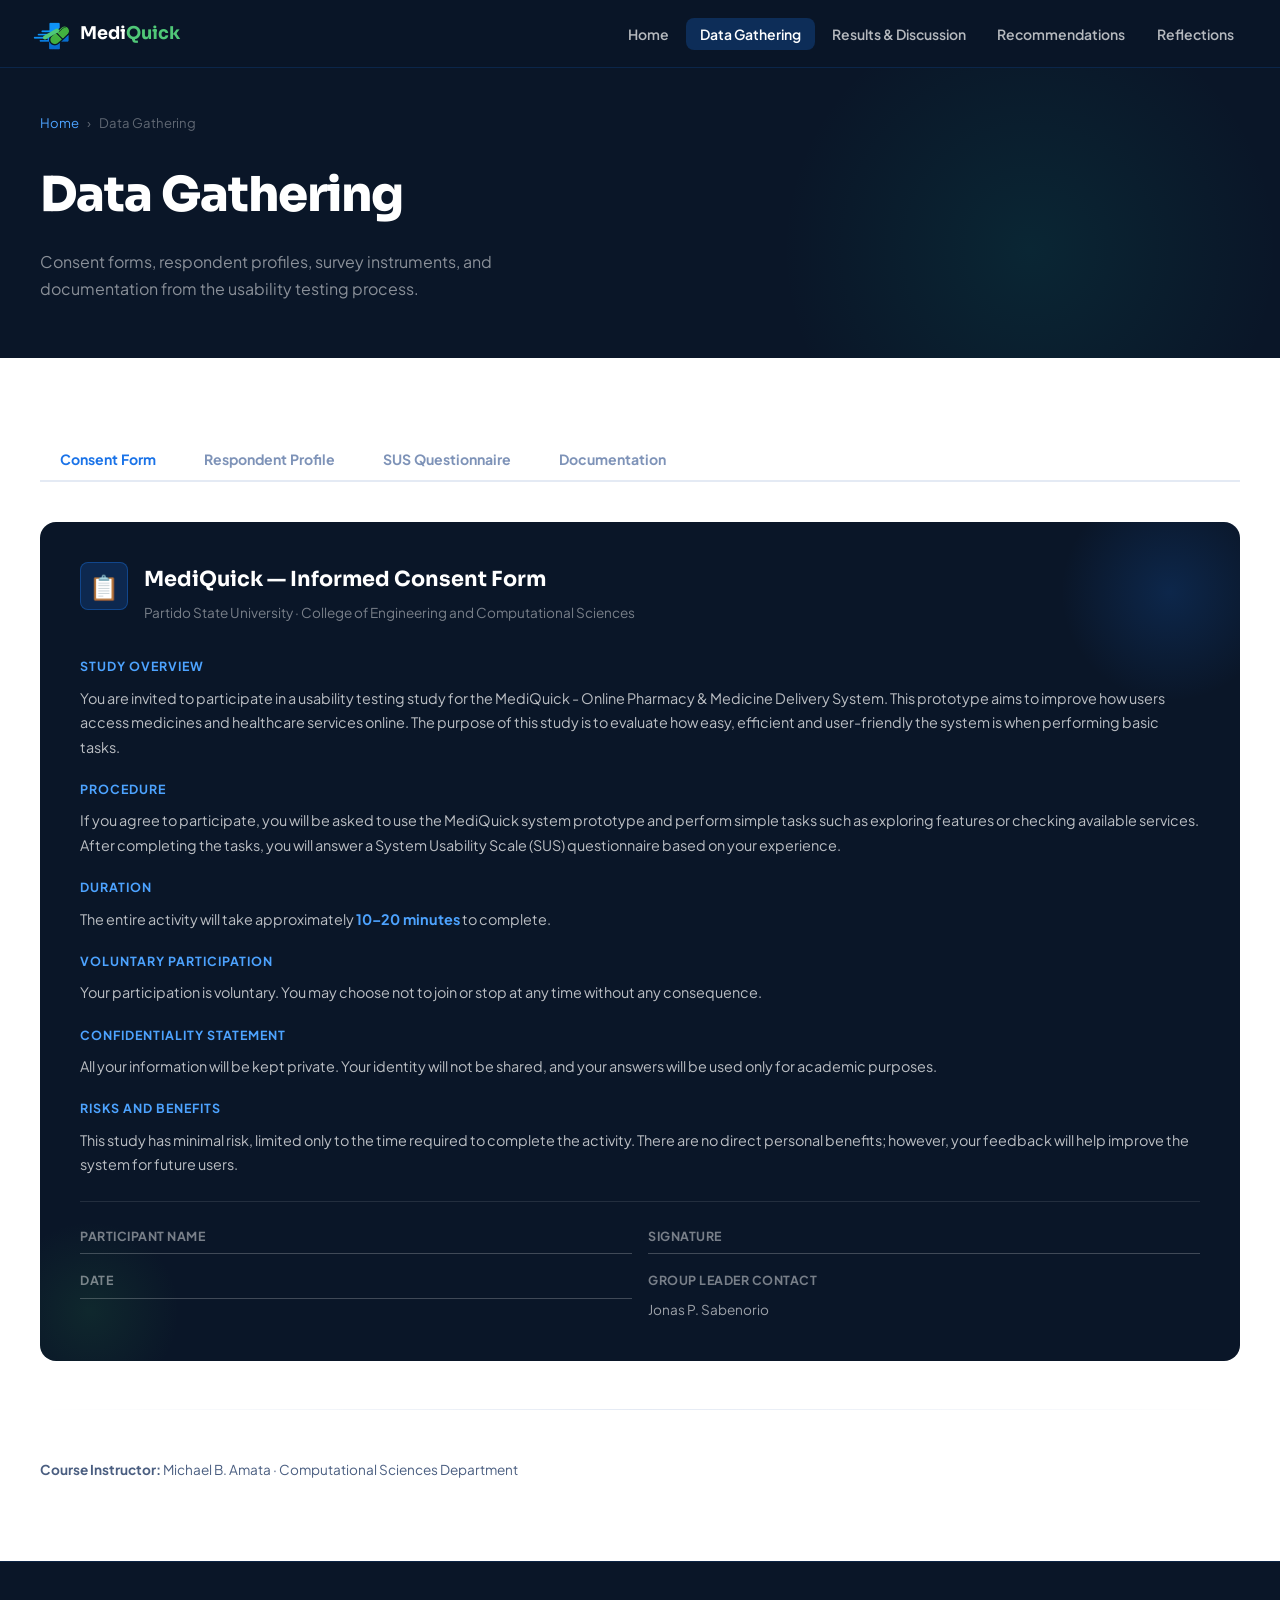
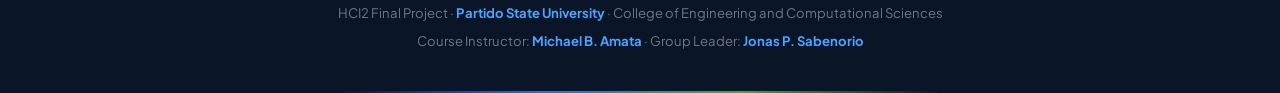
==== commit 19e71b3b: "improve" ====
--- a/pages/data-gathering.html
+++ b/pages/data-gathering.html
@@ -1117,7 +1117,7 @@
 
 <nav class="navbar">
   <a class="nav-brand" href="../index.html">
-    <div class="nav-logo">MQ</div>
+    <div class="nav-logo" style="background:none;padding:0;"><img src="../assets/images/mediquicklogo2.png" alt="MediQuick Logo" style="width:38px;height:38px;border-radius:10px;object-fit:cover;"></div>
     <span class="nav-title">Medi<span class="green">Quick</span></span>
   </a>
   <ul class="nav-links" id="navLinks">
